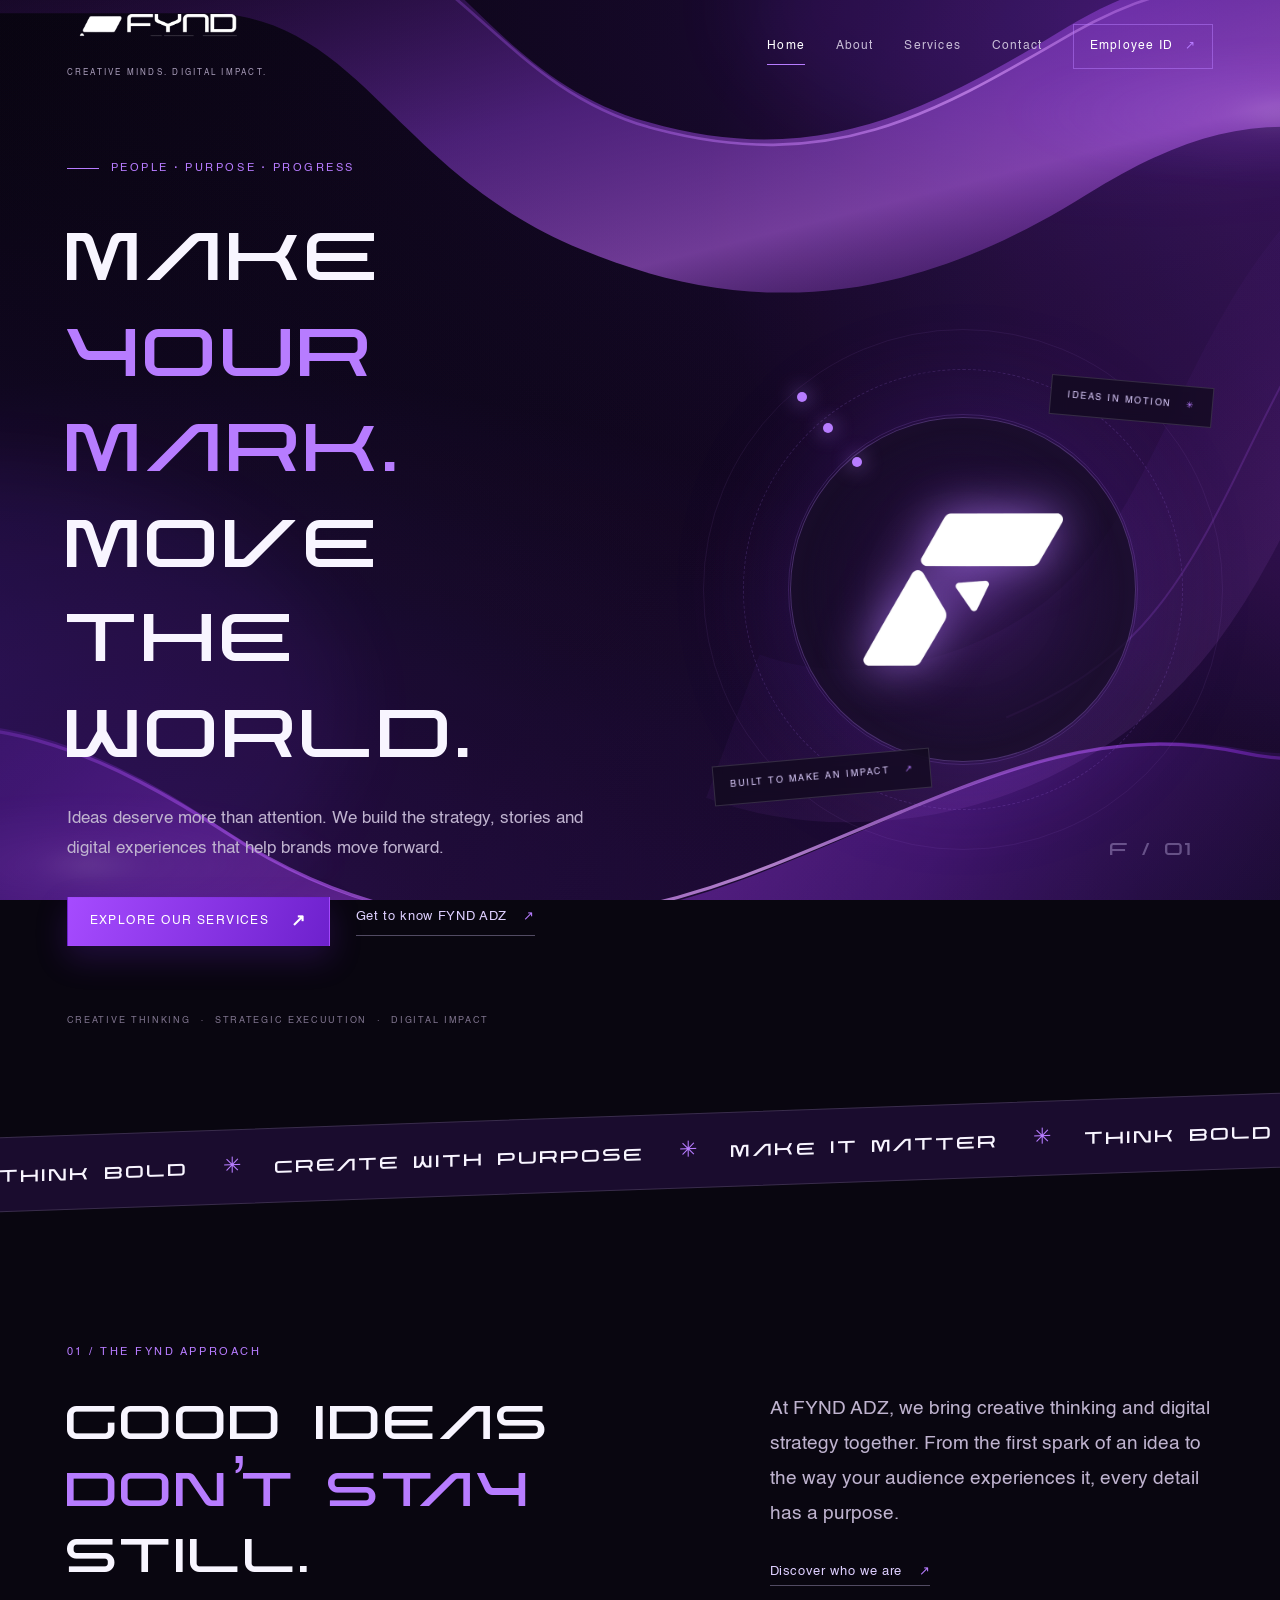
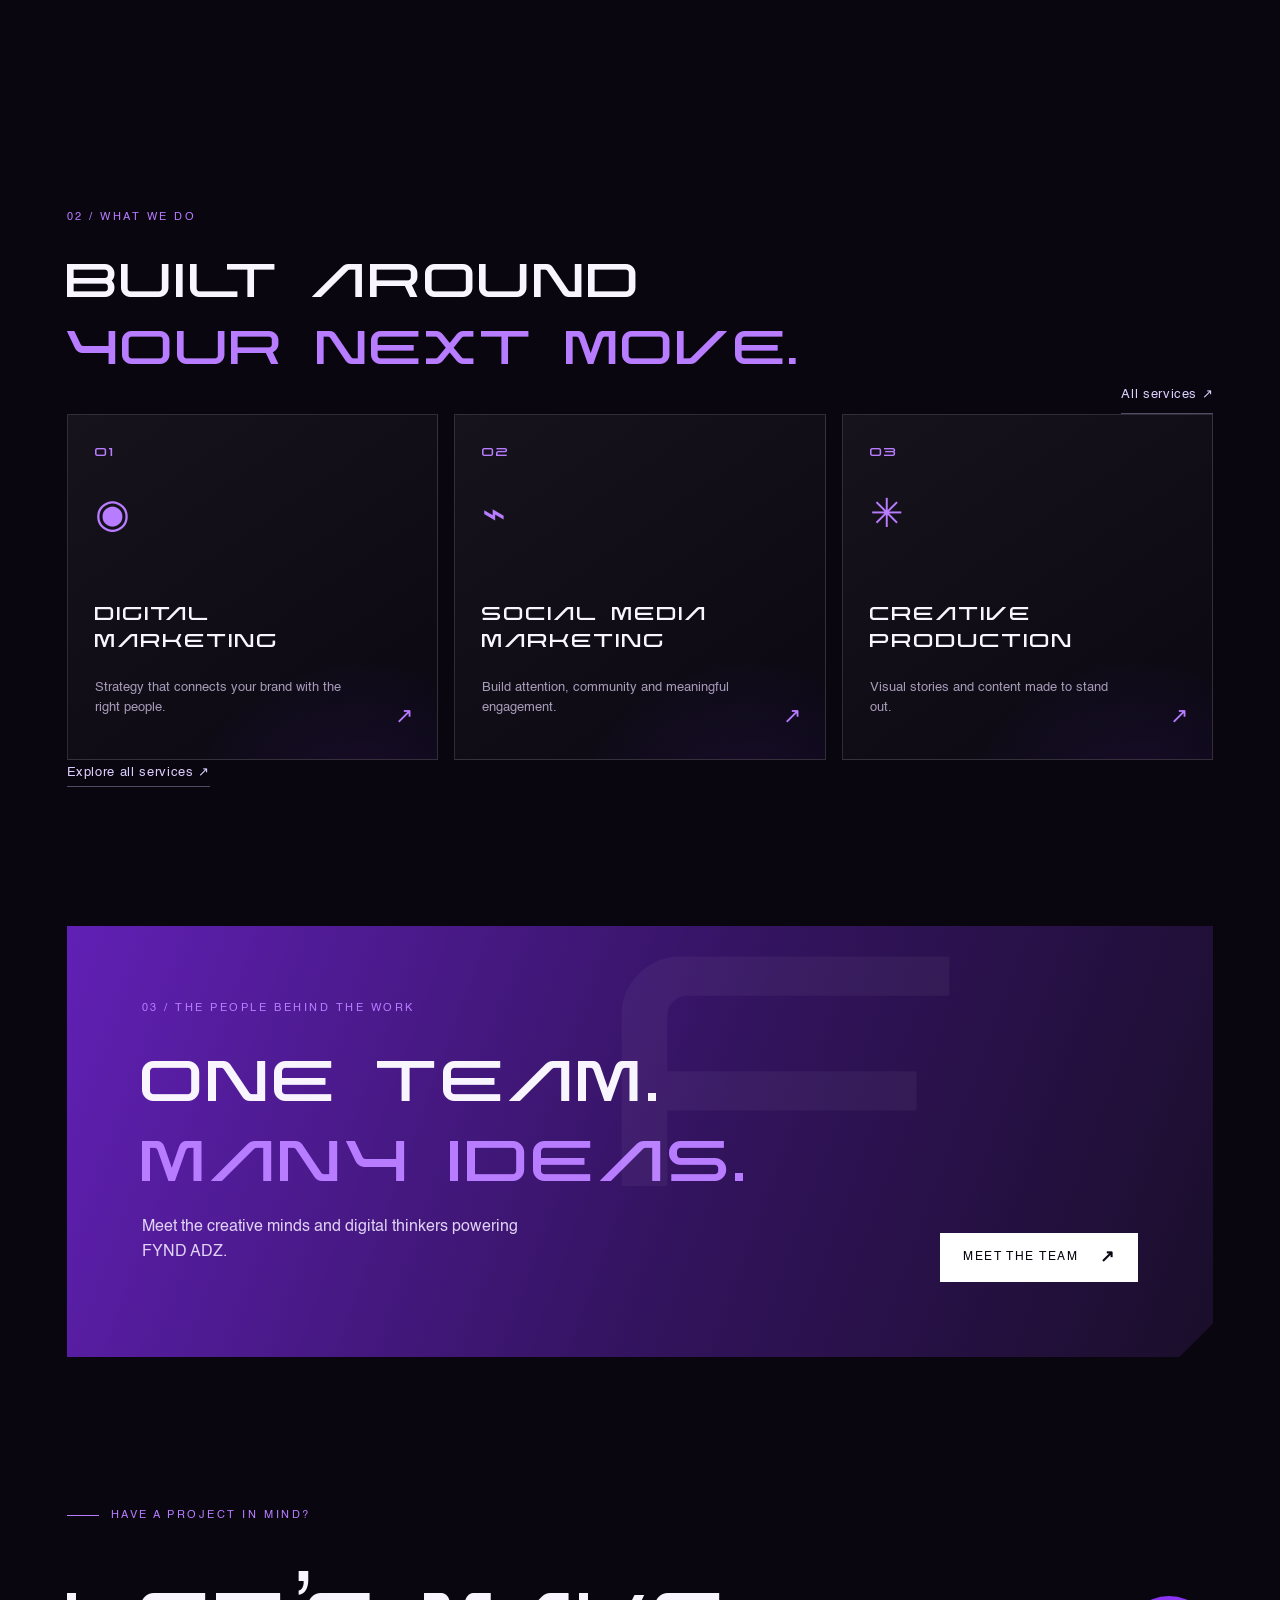
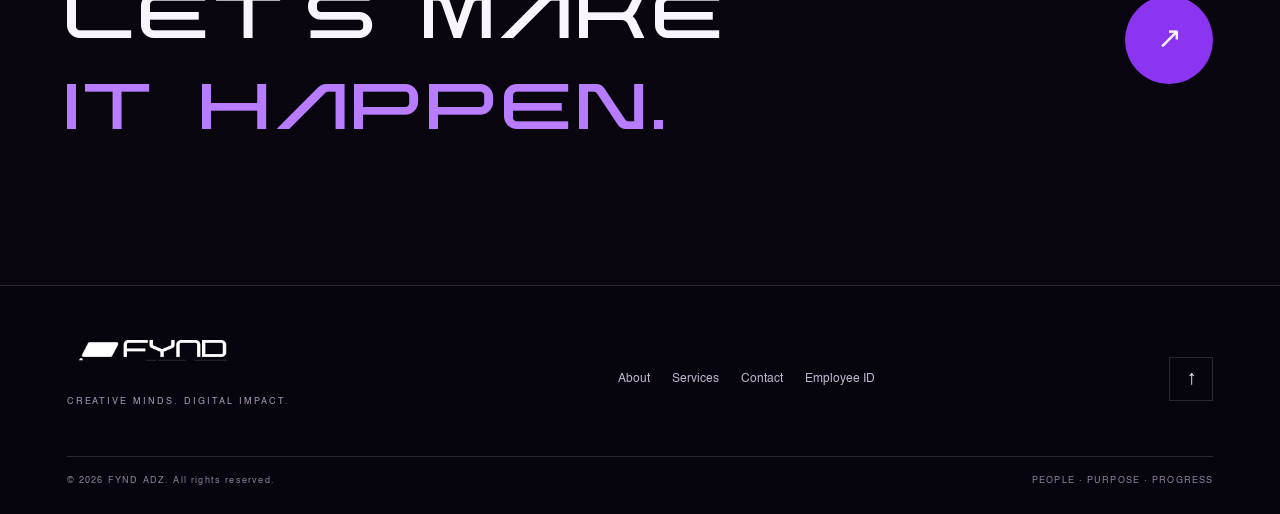
==== index.html @ d30a9aa1 "Fix duplicated logo curtain, skip-link visibility and sticky header" ====
<!doctype html>
<html lang="en" class="no-js"><head><script>document.documentElement.className="js";try{if(!sessionStorage.getItem("fa")){document.documentElement.classList.add("first");sessionStorage.setItem("fa","1")}}catch(e){}setTimeout(function(){document.documentElement.classList.add("ready")},3200)</script><meta charset="utf-8"><meta name="viewport" content="width=device-width,initial-scale=1"><meta name="theme-color" content="#090610"><meta name="description" content="FYND ADZ is a creative digital partner for brands ready to make an impact. Explore our services and meet the team."><meta property="og:type" content="website"><meta property="og:site_name" content="FYND ADZ"><meta property="og:title" content="FYND ADZ — Creative minds. Digital impact."><meta property="og:description" content="FYND ADZ is a creative digital partner for brands ready to make an impact. Explore our services and meet the team."><meta property="og:image" content="./assets/brand/fynd-adz-symbol.png"><meta name="twitter:card" content="summary"><meta name="color-scheme" content="dark"><title>FYND ADZ — Creative minds. Digital impact.</title><link rel="icon" href="./assets/brand/fynd-adz-symbol.png"><link rel="preload" href="./assets/brand/fynd-adz-wordmark.png" as="image" type="image/png"><link rel="preload" href="./assets/fonts/nebula-regular.woff2" as="font" type="font/woff2" crossorigin><link rel="preload" href="./assets/fonts/helvetica-regular.woff2" as="font" type="font/woff2" crossorigin><link rel="stylesheet" href="./css/style.css"><script>(function(){var p=new URLSearchParams(location.search);if(p.has("id"))location.replace("./employees.html"+location.search+location.hash)})();</script><script src="./js/style-loader.js" defer></script></head><body class="page-home" id="top"><a class="skip-link" href="#main">Skip to content</a><div class="scroll-progress" aria-hidden="true"></div><div class="cursor-glow" aria-hidden="true"></div><div class="ambient" aria-hidden="true"><canvas class="fx-canvas"></canvas><i></i><i></i><i></i><div class="grain"></div></div><header class="site-header" id="siteHeader"><a class="brand" href="./index.html" aria-label="FYND ADZ home"><img class="brand-wordmark" src="./assets/brand/fynd-adz-wordmark.png" width="700" height="215" alt="FYND ADZ" fetchpriority="high" decoding="async"><span class="brand-caption">CREATIVE MINDS. DIGITAL IMPACT.</span></a><button class="menu-toggle" id="menuToggle" type="button" aria-label="Open navigation" aria-expanded="false"><span></span><span></span></button><nav class="main-nav" id="mainNav" aria-label="Main navigation"><a href="./index.html" aria-current="page">Home</a><a href="./about.html" >About</a><a href="./services.html" >Services</a><a href="./contact.html" >Contact</a><a class="nav-employee " href="./employees.html" >Employee ID <span>↗</span></a></nav></header><main id="main">
<section class="hero section-wrap"><div class="hero-copy"><p class="eyebrow"><span class="eyebrow-line"></span> PEOPLE · PURPOSE · PROGRESS</p><h1 class="display hero-title"><span>MAKE</span><span class="accent">YOUR MARK.</span><span>MOVE THE</span><span>WORLD.</span></h1><p class="hero-description">Ideas deserve more than attention. We build the strategy, stories and digital experiences that help brands move forward.</p><div class="hero-actions"><a class="button button-primary" href="./services.html">Explore our services <span>↗</span></a><a class="text-link" href="./about.html">Get to know FYND ADZ <span>↗</span></a></div><div class="hero-meta"><span>CREATIVE THINKING</span><span>·</span><span>STRATEGIC EXECUUTION</span><span>·</span><span>DIGITAL IMPACT</span></div></div><div class="hero-art" aria-label="FYND ADZ brand symbol"><div class="orbit orbit-one"></div><div class="orbit orbit-two"></div><div class="orbit orbit-three"></div><div class="brand-orb"><img src="./assets/brand/fynd-adz-symbol.png" width="480" height="370" style="width:58%;max-width:230px;height:auto!important;max-height:none;aspect-ratio:480/370;object-fit:contain;display:block" alt="FYND ADZ symbol" fetchpriority="high" decoding="async"></div><div class="float-label label-top">IDEAS IN MOTION <span>✳</span></div><div class="float-label label-bottom">BUILT TO MAKE AN IMPACT <span>↗</span></div><div class="art-index">F / 01</div></div></section>
<section class="ticker" aria-label="Our approach"><div class="ticker-track"><span>THINK BOLD</span><b>✳</b><span>CREATE WITH PURPOSE</span><b>✳</b><span>MAKE IT MATTER</span><b>✳</b><span>THINK BOLD</span><b>✳</b><span>CREATE WITH PURPOSE</span><b>✳</b><span>MAKE IT MATTER</span><b>✳</b></div></section>
<section class="section-wrap home-intro"><div class="section-kicker" data-reveal>01 / THE FYND APPROACH</div><div class="intro-grid"><h2 class="display section-heading" data-reveal>GOOD IDEAS<br><span class="accent">DON’T STAY</span><br>STILL.</h2><div class="intro-text" data-reveal><p>At FYND ADZ, we bring creative thinking and digital strategy together. From the first spark of an idea to the way your audience experiences it, every detail has a purpose.</p><a class="arrow-link" href="./about.html">Discover who we are <span>↗</span></a></div></div></section>
<section class="service-preview section-wrap"><div class="section-top"><div><div class="section-kicker" data-reveal>02 / WHAT WE DO</div><h2 class="display section-heading" data-reveal>BUILT AROUND<br><span class="accent">YOUR NEXT MOVE.</span></h2></div><a class="text-link desktop-only" href="./services.html">All services ↗</a></div><div class="service-cards"><a class="service-card" href="./services.html#digital-marketing" data-reveal><span class="card-no">01</span><span class="service-icon">◉</span><h3>Digital<br>Marketing</h3><p>Strategy that connects your brand with the right people.</p><span class="card-arrow">↗</span></a><a class="service-card" href="./services.html#social-media" data-reveal><span class="card-no">02</span><span class="service-icon">⌁</span><h3>Social Media<br>Marketing</h3><p>Build attention, community and meaningful engagement.</p><span class="card-arrow">↗</span></a><a class="service-card" href="./services.html#creative" data-reveal><span class="card-no">03</span><span class="service-icon">✳</span><h3>Creative<br>Production</h3><p>Visual stories and content made to stand out.</p><span class="card-arrow">↗</span></a></div><a class="text-link mobile-only" href="./services.html">Explore all services ↗</a></section>
<section class="home-team section-wrap"><div class="team-banner" data-reveal><div><div class="section-kicker">03 / THE PEOPLE BEHIND THE WORK</div><h2 class="display">ONE TEAM.<br><span class="accent">MANY IDEAS.</span></h2><p>Meet the creative minds and digital thinkers powering FYND ADZ.</p></div><a class="button button-light" href="./employees.html">Meet the team <span>↗</span></a><div class="banner-mark" aria-hidden="true">F</div></div></section>
<section class="cta-strip section-wrap"><p class="eyebrow"><span class="eyebrow-line"></span> HAVE A PROJECT IN MIND?</p><div class="cta-row"><h2 class="display">LET’S MAKE<br><span class="accent">IT HAPPEN.</span></h2><a class="round-link" href="./contact.html" aria-label="Contact FYND ADZ">↗</a></div></section>
</main><footer class="site-footer"><div class="footer-main"><div class="footer-brand"><img src="./assets/brand/fynd-adz-wordmark.png" width="700" height="215" alt="FYND ADZ" loading="lazy" decoding="async"><p>Creative minds. Digital impact.</p></div><div class="footer-links"><a href="./about.html">About</a><a href="./services.html">Services</a><a href="./contact.html">Contact</a><a href="./employees.html">Employee ID</a></div><a class="footer-top" href="#top" aria-label="Back to top">↑</a></div><div class="footer-bottom"><span>© <span data-year></span> FYND ADZ. All rights reserved.</span><span>PEOPLE · PURPOSE · PROGRESS</span></div></footer><noscript><style>[data-reveal]{opacity:1!important;transform:none!important}.loader{display:none!important}</style></noscript><script src="./js/app.js" defer></script><script src="./js/fx.js" defer></script></body></html>
---- css/style.css ----
@font-face{font-family:Nebula;src:url('../assets/fonts/nebula-regular.woff2') format('woff2');font-display:swap}
@font-face{font-family:Helv;src:url('../assets/fonts/helvetica-regular.woff2') format('woff2');font-weight:400 800;font-display:swap}
:root{--bg:#090610;--panel:#120b20;--purple:#8b35f3;--purple2:#b77cff;--lilac:#decfff;--white:#f8f5ff;--muted:#a79bb8;--line:rgba(248,245,255,.14);--display:Nebula,Helv,Arial,sans-serif;--body:Helv,Arial,sans-serif;--pad:clamp(22px,5.2vw,82px);--ease:cubic-bezier(.16,1,.3,1)}
*{box-sizing:border-box}html{scroll-behavior:smooth;scroll-padding-top:100px}body{margin:0;background:var(--bg);color:var(--white);font:400 16px/1.6 var(--body);overflow-x:hidden;-webkit-font-smoothing:antialiased}body.menu-open{overflow:hidden}img{display:block;max-width:100%}a{color:inherit;text-decoration:none}button,input,select,textarea{font:inherit}button{cursor:pointer}::selection{background:var(--purple);color:white}:focus-visible{outline:2px solid var(--purple2);outline-offset:4px}[hidden]{display:none!important}
.section-wrap{width:min(1440px,100%);margin-inline:auto;padding-inline:var(--pad)}
.ambient{position:fixed;z-index:-1;inset:0;overflow:hidden;background:radial-gradient(ellipse at 76% 15%,rgba(103,40,177,.18),transparent 38%),radial-gradient(ellipse at 8% 72%,rgba(78,30,143,.15),transparent 34%),var(--bg);pointer-events:none}.ambient i{position:absolute;border-radius:50%;filter:blur(90px);opacity:.45}.ambient i:nth-child(1){width:48vw;height:48vw;top:-30vw;right:0;background:#7130c7;animation:ambientFloat 22s ease-in-out infinite alternate}.ambient i:nth-child(2){width:38vw;height:38vw;top:40vh;left:-25vw;background:#4c1b99;animation:ambientFloat 27s ease-in-out infinite alternate-reverse}.ambient i:nth-child(3){width:30vw;height:30vw;bottom:-23vw;right:18vw;background:#a32875;opacity:.2;animation:ambientFloat 24s ease-in-out infinite alternate}
@keyframes ambientFloat{to{transform:translate3d(6vw,5vw,0) scale(1.16)}}.grain{position:absolute;inset:-50%;opacity:.045;background-image:url("data:image/svg+xml,%3Csvg viewBox='0 0 180 180' xmlns='http://www.w3.org/2000/svg'%3E%3Cfilter id='n'%3E%3CfeTurbulence type='fractalNoise' baseFrequency='.85' numOctaves='3' stitchTiles='stitch'/%3E%3C/filter%3E%3Crect width='100%25' height='100%25' filter='url(%23n)'/%3E%3C/svg%3E");animation:grain .9s steps(5) infinite}@keyframes grain{0%{transform:translate(0)}25%{transform:translate(2%,-1%)}50%{transform:translate(-1%,2%)}75%{transform:translate(1%,1%)}100%{transform:translate(0)}}
.display{font:400 clamp(42px,7vw,104px)/.98 var(--display);letter-spacing:-.035em;text-transform:uppercase}.accent{color:var(--purple2)}.eyebrow,.section-kicker{font:700 11px/1.4 var(--body);letter-spacing:.23em;color:var(--purple2);text-transform:uppercase}.eyebrow{display:flex;align-items:center;gap:12px}.eyebrow-line{width:32px;height:1px;background:var(--purple2)}.section-heading{font-size:clamp(38px,5.3vw,76px);margin:18px 0 38px}
[data-reveal]{opacity:0;transform:translateY(28px);transition:opacity .85s var(--ease),transform .85s var(--ease)}[data-reveal].visible{opacity:1;transform:translateY(0)}
.button{display:inline-flex;align-items:center;justify-content:center;gap:22px;padding:14px 22px;border:1px solid var(--line);font-size:12px;font-weight:700;letter-spacing:.12em;text-transform:uppercase;transition:background .3s,color .3s,border-color .3s,transform .3s var(--ease);cursor:pointer}.button span{font-size:17px;line-height:1}.button-primary{background:linear-gradient(110deg,#a64bff,#6e21cd);border-color:transparent;color:white;box-shadow:0 12px 32px rgba(123,40,221,.22)}.button-primary:hover{background:var(--white);color:var(--bg);transform:translateY(-3px)}.button-outline{background:rgba(255,255,255,.035)}.button-outline:hover{background:white;color:var(--bg)}.button-light{background:white;color:var(--bg);border-color:white}.button-light:hover{background:var(--purple2);border-color:var(--purple2);color:white}
.text-link,.arrow-link{font-size:13px;letter-spacing:.05em;color:var(--lilac);border-bottom:1px solid rgba(220,207,255,.35);padding-bottom:7px;transition:color .25s,border-color .25s}.text-link span,.arrow-link span{margin-left:12px;color:var(--purple2)}.text-link:hover,.arrow-link:hover{color:white;border-color:var(--purple2)}
.site-header{height:94px;padding:0 var(--pad);position:fixed;z-index:1000;inset:0 0 auto;display:flex;align-items:center;justify-content:space-between;border-bottom:1px solid transparent;transition:height .4s var(--ease),background .35s,border-color .35s,backdrop-filter .35s}.site-header.scrolled{height:76px;background:rgba(9,6,16,.82);border-color:var(--line);backdrop-filter:blur(18px);-webkit-backdrop-filter:blur(18px)}.brand{display:grid;gap:5px;min-width:180px}.brand-wordmark{width:190px;height:auto;max-height:48px;object-fit:contain;object-position:left center}.brand-caption{font-size:8px;letter-spacing:.28em;color:var(--muted)}.main-nav{display:flex;align-items:center;gap:clamp(16px,2.4vw,34px)}.main-nav>a{font-size:12px;letter-spacing:.1em;color:#c8bdd7;position:relative;transition:color .25s}.main-nav>a:not(.nav-employee):after{content:"";position:absolute;left:0;right:0;bottom:-9px;height:1px;background:var(--purple2);transform:scaleX(0);transform-origin:right;transition:transform .35s var(--ease)}.main-nav>a:hover,.main-nav>a[aria-current=page]{color:white}.main-nav>a:hover:after,.main-nav>a[aria-current=page]:after{transform:scaleX(1);transform-origin:left}.main-nav .nav-employee{padding:12px 16px;border:1px solid rgba(183,124,255,.5);color:white}.nav-employee span{color:var(--purple2);margin-left:8px}.main-nav .nav-employee:hover,.main-nav .nav-employee.active{background:var(--purple);border-color:var(--purple)}.menu-toggle{display:none;background:transparent;border:1px solid var(--line);width:44px;height:44px;padding:12px;gap:6px;place-content:center}.menu-toggle span{display:block;width:18px;height:1px;background:white;transition:transform .3s}
.hero{min-height:100svh;padding-top:150px;padding-bottom:86px;display:grid;grid-template-columns:1.1fr .9fr;align-items:center;gap:34px;position:relative}.hero-copy{position:relative;z-index:2}.hero-title{margin:27px 0 30px;font-size:clamp(52px,7.5vw,112px);display:grid;gap:2px}.hero-title span{display:block}.hero-description{max-width:520px;color:#bfb3cf;font-size:17px;line-height:1.8;margin-bottom:32px}.hero-actions{display:flex;align-items:center;gap:26px;flex-wrap:wrap}.hero-meta{margin-top:68px;display:flex;gap:10px;flex-wrap:wrap;color:#80758f;font-size:9px;letter-spacing:.19em}
.hero-art{height:min(650px,70vw);min-height:400px;position:relative;display:grid;place-items:center}.brand-orb{width:clamp(190px,27vw,360px);aspect-ratio:1;border:1px solid rgba(183,124,255,.33);border-radius:50%;display:grid;place-items:center;background:radial-gradient(circle,rgba(147,68,234,.2),rgba(18,10,32,.8) 66%);box-shadow:0 0 120px rgba(121,43,223,.23),inset 0 0 80px rgba(149,91,229,.1);animation:orbPulse 6s ease-in-out infinite}.brand-orb img{width:36%;filter:drop-shadow(0 0 24px rgba(183,124,255,.7));animation:markFloat 6s ease-in-out infinite}.orbit{position:absolute;border:1px solid rgba(183,124,255,.17);border-radius:50%;width:70%;aspect-ratio:1;animation:orbitSpin 28s linear infinite}.orbit-two{width:88%;border-style:dashed;animation-direction:reverse;animation-duration:45s}.orbit-three{width:104%;border-color:rgba(183,124,255,.08);animation-duration:55s}.orbit:before{content:"";position:absolute;width:10px;height:10px;background:var(--purple2);box-shadow:0 0 20px var(--purple2);border-radius:50%;top:12%;left:18%}@keyframes orbitSpin{to{transform:rotate(360deg)}}@keyframes orbPulse{50%{box-shadow:0 0 155px rgba(121,43,223,.36),inset 0 0 100px rgba(149,91,229,.17)}}@keyframes markFloat{50%{transform:translateY(-8px) scale(1.04)}}.float-label{position:absolute;font-size:9px;letter-spacing:.17em;color:var(--lilac);border:1px solid var(--line);background:rgba(15,9,27,.75);padding:12px 16px;backdrop-filter:blur(8px)}.float-label span{color:var(--purple2);margin-left:10px}.label-top{top:18%;right:0;transform:rotate(5deg)}.label-bottom{bottom:18%;left:0;transform:rotate(-5deg)}.art-index{position:absolute;right:4%;bottom:8%;font:24px var(--display);color:rgba(220,207,255,.35)}
.ticker{overflow:hidden;border-block:1px solid var(--line);background:rgba(126,48,219,.15);padding:19px 0;transform:skewY(-2deg);margin:0 0 100px}.ticker-track{display:flex;align-items:center;gap:34px;width:max-content;white-space:nowrap;animation:ticker 28s linear infinite}.ticker-track span{font:24px var(--display);letter-spacing:.04em}.ticker-track b{font-weight:400;font-size:22px;color:var(--purple2)}@keyframes ticker{to{transform:translateX(-50%)}}
.home-intro{padding-top:55px;padding-bottom:145px}.intro-grid{display:grid;grid-template-columns:1.15fr .85fr;gap:8vw;align-items:end}.intro-grid .section-heading{margin:25px 0 0}.intro-text{max-width:480px}.intro-text p{font-size:19px;line-height:1.85;color:#bfb3cf;margin-bottom:28px}.service-preview{padding-top:80px;padding-bottom:140px}.section-top{display:flex;justify-content:space-between;align-items:end;gap:25px}.service-cards{display:grid;grid-template-columns:repeat(3,1fr);gap:16px}.service-card{min-height:320px;position:relative;display:flex;flex-direction:column;padding:27px;border:1px solid var(--line);background:linear-gradient(145deg,rgba(255,255,255,.055),rgba(255,255,255,.012));overflow:hidden;transition:transform .4s var(--ease),border-color .3s,background .3s}.service-card:before{content:"";position:absolute;inset:auto -30% -70% 30%;height:100%;background:radial-gradient(ellipse,rgba(122,44,255,.25),transparent 70%);opacity:.5;transition:opacity .4s}.service-card:hover{transform:translateY(-8px);border-color:rgba(183,124,255,.65);background:linear-gradient(145deg,rgba(122,44,255,.14),rgba(255,255,255,.025))}.service-card:hover:before{opacity:1}.card-no{font:16px var(--display);color:var(--purple2)}.service-icon{font-size:40px;color:var(--purple2);margin:24px 0}.service-card h3{font:26px/1.05 var(--display);text-transform:uppercase;margin-bottom:12px}.service-card p{font-size:13px;color:var(--muted);max-width:260px}.card-arrow{position:absolute;right:24px;bottom:24px;color:var(--purple2);font-size:22px}.home-team{padding-bottom:130px}.team-banner{position:relative;overflow:hidden;min-height:380px;padding:clamp(30px,6vw,75px);display:flex;align-items:end;justify-content:space-between;gap:30px;background:linear-gradient(110deg,#6120b5,#32135d 56%,#1a0e2a);clip-path:polygon(0 0,100% 0,100% calc(100% - 34px),calc(100% - 34px) 100%,0 100%)}.team-banner h2{font-size:clamp(44px,6.4vw,84px);margin:19px 0}.team-banner p{color:#e0d2f4;max-width:400px}.banner-mark{position:absolute;right:17%;top:-100px;font:470px/.9 var(--display);color:rgba(255,255,255,.045);pointer-events:none}.cta-strip{padding-top:10px;padding-bottom:140px}.cta-row{display:flex;align-items:center;justify-content:space-between;gap:30px}.cta-row h2{font-size:clamp(48px,7.2vw,100px);margin:30px 0 0}.round-link{width:88px;height:88px;border-radius:50%;display:grid;place-items:center;background:var(--purple);font-size:30px;flex-shrink:0;transition:transform .35s var(--ease),background .3s}.round-link:hover{transform:rotate(45deg) scale(1.07);background:var(--purple2)}
.page-hero{min-height:670px;padding-top:190px;padding-bottom:95px;position:relative;overflow:hidden}.page-title{position:relative;z-index:2;font-size:clamp(54px,9vw,128px);margin:32px 0 52px;max-width:1000px}.page-hero-foot{position:relative;z-index:2;display:flex;justify-content:space-between;align-items:end;gap:35px;border-top:1px solid var(--line);padding-top:20px}.page-hero-foot>span{font-size:9px;letter-spacing:.2em;color:var(--purple2)}.page-hero-foot p{max-width:390px;color:#c4b8d1;font-size:16px}.page-hero-shape{position:absolute;width:360px;height:360px;right:10%;top:26%;border:1px solid rgba(183,124,255,.17);border-radius:50%;box-shadow:0 0 130px rgba(130,52,232,.13),inset 0 0 80px rgba(130,52,232,.08)}.page-hero-shape:before,.page-hero-shape:after{content:"";position:absolute;inset:12%;border:1px solid rgba(183,124,255,.18);border-radius:50%;animation:orbitSpin 32s linear infinite}.page-hero-shape:after{inset:28%;border-style:dashed;animation-direction:reverse}.service-shape{border-radius:0;transform:rotate(35deg);clip-path:polygon(20% 0,100% 0,80% 100%,0 100%)}.contact-shape{border-radius:0;transform:rotate(45deg);width:250px;height:250px}
.about-statement{padding-top:70px;padding-bottom:145px}.statement-grid{display:grid;grid-template-columns:1.1fr .9fr;gap:9vw;align-items:center}.statement-grid h2{font-size:clamp(42px,6vw,84px);margin:28px 0}.statement-grid p{color:#c5b9d2;font-size:18px;line-height:1.9;margin-bottom:18px}.statement-grid .arrow-link{display:inline-block;margin-top:17px}.values-section{padding:100px 0 130px;background:linear-gradient(120deg,rgba(92,32,159,.22),rgba(255,255,255,.015));border-block:1px solid var(--line)}.values-grid{display:grid;grid-template-columns:repeat(4,1fr);gap:12px}.value-card{padding:26px 22px;border-top:1px solid rgba(183,124,255,.6);background:rgba(255,255,255,.025);min-height:210px}.value-card>span{font:16px var(--display);color:var(--purple2)}.value-card h3{font:23px var(--display);margin:28px 0 10px}.value-card p{font-size:13px;color:var(--muted);line-height:1.8}.about-end{padding-top:120px;padding-bottom:120px}
.services-list{padding-top:65px;padding-bottom:120px}.service-detail{display:grid;grid-template-columns:80px 1fr 80px;gap:20px;padding:50px 0;border-top:1px solid var(--line);align-items:start;scroll-margin-top:120px}.service-detail:last-child{border-bottom:1px solid var(--line)}.detail-no{font:25px var(--display);color:var(--purple2)}.service-detail h2{font-size:clamp(34px,4.6vw,66px);margin-bottom:18px}.service-detail p{max-width:660px;color:#c2b7ce;font-size:16px;line-height:1.85}.detail-symbol{font-size:34px;color:var(--purple2);justify-self:end}.tags{display:flex;flex-wrap:wrap;gap:8px;margin-top:20px}.tags span{font-size:10px;letter-spacing:.12em;text-transform:uppercase;color:#cdbce3;border:1px solid var(--line);padding:7px 10px}.service-process{padding:110px 0 130px;background:rgba(117,43,211,.12);border-block:1px solid var(--line)}.process-grid{display:grid;grid-template-columns:repeat(4,1fr);gap:20px;margin-top:52px}.process-grid>div{padding-top:18px;border-top:1px solid rgba(183,124,255,.5)}.process-grid b{font-size:10px;letter-spacing:.18em;color:var(--purple2)}.process-grid p{font-size:14px;color:#bdb0cb;margin-top:15px;max-width:220px}
.contact-layout{display:grid;grid-template-columns:1fr 1fr;gap:9vw;padding-top:70px;padding-bottom:150px}.contact-left h2{font-size:clamp(42px,5.5vw,76px);margin:27px 0}.contact-left>p{max-width:450px;color:#bfb3cf;line-height:1.8;margin-bottom:32px}.contact-method{display:grid;gap:4px;border-top:1px solid var(--line);padding:17px 0}.contact-method>span{font-size:9px;letter-spacing:.2em;color:var(--muted)}.contact-method>a{font-size:17px;overflow-wrap:anywhere}.contact-method>a:hover{color:var(--purple2)}.contact-note{font-size:11px!important;color:#887b98!important;margin-top:18px}.contact-form-wrap{padding:34px;border:1px solid var(--line);background:linear-gradient(145deg,rgba(255,255,255,.045),rgba(255,255,255,.01))}.contact-form{display:grid;gap:19px;margin-top:24px}.contact-form label{display:grid;gap:8px;font-size:11px;letter-spacing:.1em;color:#c9bdd7;text-transform:uppercase}.contact-form input,.contact-form select,.contact-form textarea{width:100%;background:rgba(9,6,16,.7);border:1px solid rgba(248,245,255,.16);padding:14px 15px;color:white;outline:none;text-transform:none;letter-spacing:0;font-size:14px;resize:vertical}.contact-form input:focus,.contact-form select:focus,.contact-form textarea:focus{border-color:var(--purple2)}.contact-form input::placeholder,.contact-form textarea::placeholder{color:#786d88}.contact-form select option{background:#170e25}.form-note,.form-status{font-size:11px;color:#93869f}.form-status{color:var(--purple2)}
.employee-hero{padding-top:170px;padding-bottom:60px}.employee-hero .page-title{font-size:clamp(48px,8vw,108px);margin-bottom:35px}.employee-directory{padding-top:25px;padding-bottom:140px}.directory-toolbar{display:flex;align-items:end;justify-content:space-between;gap:25px;margin-bottom:28px}.employee-count{font:20px var(--display);letter-spacing:.04em;margin-top:12px}.employee-count strong{font-size:38px;color:var(--purple2);margin-right:5px}.directory-search{display:flex;gap:10px;flex-wrap:wrap}.directory-search input,.directory-search select{min-width:230px;background:rgba(255,255,255,.04);border:1px solid var(--line);padding:13px 16px;color:white;outline:none}.directory-search select{min-width:170px}.directory-search option{background:#160d25}.directory-search input:focus,.directory-search select:focus{border-color:var(--purple2)}.employee-grid{display:grid;grid-template-columns:repeat(3,minmax(0,1fr));gap:18px}.employee-card{position:relative;background:linear-gradient(145deg,rgba(255,255,255,.065),rgba(255,255,255,.012));border:1px solid var(--line);overflow:hidden;transition:transform .4s var(--ease),border-color .35s;min-width:0}.employee-card:hover{transform:translateY(-7px);border-color:rgba(183,124,255,.55)}.employee-card-main{display:block}.employee-photo{height:340px;position:relative;overflow:hidden;background:linear-gradient(145deg,#462176,#160d25);display:grid;place-items:center}.employee-photo img{width:100%;height:100%;object-fit:cover;object-position:50% 20%;filter:grayscale(.4);transition:transform .7s var(--ease),filter .7s}.employee-card:hover .employee-photo img{transform:scale(1.055);filter:grayscale(0)}.employee-photo:after{content:"";position:absolute;inset:35% 0 0;background:linear-gradient(0deg,rgba(9,6,16,.85),transparent);pointer-events:none}.employee-photo .photo-placeholder{font:100px var(--display);color:rgba(255,255,255,.85)}.employee-photo-label{position:absolute;z-index:2;top:15px;left:15px;padding:6px 10px;background:rgba(9,6,16,.72);font-size:10px;letter-spacing:.15em}.employee-card-info{padding:19px 20px 20px}.employee-card-info h3{font:27px/1.1 var(--display);text-transform:uppercase}.employee-card-info p{font-size:13px;color:var(--muted);margin-top:8px}.employee-card-meta{display:flex;align-items:center;justify-content:space-between;gap:12px;margin-top:17px;padding-top:13px;border-top:1px solid var(--line);font-size:10px;letter-spacing:.12em;color:var(--purple2)}.employee-card-meta b{font-weight:400;color:#e5dbf1}.qr-card-button{position:absolute;right:12px;top:12px;z-index:4;width:40px;height:40px;border:1px solid rgba(255,255,255,.2);background:rgba(9,6,16,.75);color:white;font-size:17px;backdrop-filter:blur(8px)}.qr-card-button:hover{background:var(--purple)}.loading-message,.empty-message{padding:55px 20px;text-align:center;border:1px dashed var(--line);color:var(--muted);grid-column:1/-1}
.employee-profile{padding-top:145px;padding-bottom:130px}.profile-back{display:inline-flex;gap:10px;align-items:center;color:var(--lilac);font-size:12px;letter-spacing:.1em;text-transform:uppercase;margin-bottom:38px}.profile-back:hover{color:white}.profile-layout{display:grid;grid-template-columns:minmax(280px,.78fr) minmax(0,1.22fr);gap:clamp(35px,7vw,100px);align-items:start}.profile-portrait{height:min(690px,62vw);min-height:420px;position:relative;overflow:hidden;background:linear-gradient(145deg,#462176,#160d25);border:1px solid var(--line)}.profile-portrait>img{width:100%;height:100%;object-fit:cover;object-position:50% 18%}.profile-portrait .photo-placeholder{height:100%;display:grid;place-items:center;font:180px var(--display);color:rgba(255,255,255,.8)}.profile-id-tag{position:absolute;left:18px;top:18px;background:rgba(9,6,16,.75);padding:8px 12px;font-size:10px;letter-spacing:.18em}.profile-role{font-size:13px;letter-spacing:.18em;color:var(--purple2);text-transform:uppercase}.profile-name{font:clamp(38px,5.4vw,76px)/.98 var(--display);text-transform:uppercase;margin:17px 0 18px;overflow-wrap:anywhere}.profile-bio{font-size:17px;color:#c1b5cf;line-height:1.8;margin-bottom:28px}.profile-info-list{border-top:1px solid var(--line);margin:0 0 28px}.profile-info-row{display:grid;grid-template-columns:120px 1fr;gap:15px;padding:15px 0;border-bottom:1px solid var(--line)}.profile-info-row dt{font-size:10px;letter-spacing:.15em;color:var(--muted);text-transform:uppercase}.profile-info-row dd{margin:0;overflow-wrap:anywhere}.profile-info-row a:hover{color:var(--purple2)}.profile-actions{display:flex;flex-wrap:wrap;gap:10px}.not-found{text-align:center;padding:70px 20px;border:1px solid var(--line)}.not-found h2{font:42px var(--display);margin-bottom:12px}.not-found p{color:var(--muted);margin-bottom:25px}
.qr-modal{position:fixed;z-index:2000;inset:0;background:rgba(4,2,8,.84);backdrop-filter:blur(12px);display:grid;place-items:center;padding:18px}.qr-modal-card{position:relative;width:min(430px,100%);padding:34px 25px;background:#150d22;border:1px solid rgba(183,124,255,.4);text-align:center;box-shadow:0 35px 110px rgba(0,0,0,.65)}.modal-close{position:absolute;top:12px;right:12px;width:36px;height:36px;background:transparent;border:1px solid var(--line);color:white;font-size:23px}.qr-modal-card h2{font-size:30px;margin:14px 0 20px}.qr-stage{display:inline-block;background:white;padding:13px;line-height:0;min-width:200px;min-height:200px}.qr-stage img,.qr-stage canvas{max-width:100%;height:auto}.qr-url{font-size:10px;color:var(--purple2);overflow-wrap:anywhere;margin:15px 0}.modal-actions{display:flex;gap:9px;justify-content:center;flex-wrap:wrap}
.site-footer{padding:54px var(--pad) 25px;border-top:1px solid var(--line);background:rgba(5,3,9,.35)}.footer-main{width:min(1440px,100%);margin:auto;display:grid;grid-template-columns:1fr 1fr auto;gap:40px;align-items:center}.footer-brand img{width:190px;height:auto;max-height:45px;object-fit:contain;object-position:left}.footer-brand p{font-size:9px;letter-spacing:.22em;color:var(--muted);margin-top:10px;text-transform:uppercase}.footer-links{display:flex;flex-wrap:wrap;gap:22px}.footer-links a{font-size:12px;color:#c1b5d0}.footer-links a:hover{color:var(--purple2)}.footer-top{width:44px;height:44px;display:grid;place-items:center;border:1px solid var(--line);font-size:20px}.footer-bottom{width:min(1440px,100%);margin:38px auto 0;padding-top:17px;border-top:1px solid var(--line);display:flex;justify-content:space-between;gap:20px;font-size:9px;letter-spacing:.13em;color:#8f829d}
@media(max-width:980px){.site-header{height:82px}.brand-wordmark{width:165px}.menu-toggle{display:grid;z-index:1002}.menu-toggle[aria-expanded=true] span:first-child{transform:translateY(3.5px) rotate(45deg)}.menu-toggle[aria-expanded=true] span:last-child{transform:translateY(-3.5px) rotate(-45deg)}.main-nav{position:fixed;inset:0;background:rgba(9,6,16,.97);backdrop-filter:blur(20px);display:flex;flex-direction:column;align-items:center;justify-content:center;gap:27px;transform:translateY(-110%);transition:transform .55s var(--ease);z-index:1001}.main-nav.open{transform:translateY(0)}.main-nav>a{font:24px var(--display);letter-spacing:.05em}.main-nav .nav-employee{font:17px var(--body)}.hero{grid-template-columns:1fr;padding-top:140px;min-height:auto;gap:30px}.hero-copy{max-width:780px}.hero-art{height:470px;min-height:0;width:min(620px,100%);margin:20px auto 0}.brand-orb{width:260px}.intro-grid,.statement-grid,.contact-layout{grid-template-columns:1fr;gap:40px}.values-grid{grid-template-columns:repeat(2,1fr)}.process-grid{grid-template-columns:repeat(2,1fr)}.employee-grid{grid-template-columns:repeat(2,minmax(0,1fr))}.profile-layout{grid-template-columns:.8fr 1.2fr;gap:35px}.profile-portrait{min-height:430px}.page-hero-shape{right:-8%;opacity:.65}}
@media(max-width:620px){:root{--pad:21px}.site-header{height:74px}.brand{min-width:0}.brand-wordmark{width:145px;max-height:36px}.brand-caption{font-size:7px}.hero{padding-top:125px;padding-bottom:60px;gap:10px}.hero-title{font-size:clamp(46px,13.3vw,76px);margin:22px 0}.hero-description{font-size:15px}.hero-meta{margin-top:42px;font-size:8px}.hero-art{height:340px}.brand-orb{width:190px}.orbit{width:78%}.orbit-two{width:96%}.orbit-three{width:112%}.float-label{font-size:7px;padding:8px 10px}.ticker{margin-bottom:60px}.ticker-track span{font-size:19px}.home-intro,.service-preview{padding-bottom:85px}.intro-grid{gap:22px}.intro-grid .section-heading{font-size:46px}.intro-text p{font-size:16px}.section-top{display:block}.section-top .section-heading{font-size:43px}.desktop-only{display:none}.mobile-only{display:inline-block;margin-top:24px}.service-cards{grid-template-columns:1fr}.service-card{min-height:250px}.team-banner{display:block;padding:28px 24px;min-height:420px}.team-banner h2{font-size:56px}.team-banner .button{margin-top:28px}.banner-mark{font-size:320px;right:-8%;top:10%}.cta-strip{padding-bottom:90px}.cta-row h2{font-size:52px}.round-link{width:64px;height:64px}.page-hero{min-height:0;padding-top:142px;padding-bottom:65px}.page-title{font-size:clamp(49px,14vw,76px);margin:24px 0 40px}.page-hero-foot{display:block}.page-hero-foot p{margin-top:14px}.page-hero-shape{width:210px;height:210px;top:22%;right:-24%;opacity:.55}.about-statement{padding-top:45px;padding-bottom:85px}.statement-grid h2{font-size:48px}.statement-grid p{font-size:16px}.values-section,.service-process{padding:75px 0 85px}.values-grid{grid-template-columns:1fr}.value-card{min-height:0}.value-card h3{margin-top:18px}.about-end{padding-top:80px;padding-bottom:85px}.service-detail{grid-template-columns:36px 1fr;gap:10px;padding:35px 0}.service-detail h2{font-size:38px}.service-detail p{font-size:14px}.detail-symbol{display:none}.process-grid{grid-template-columns:1fr;gap:27px}.contact-layout{padding-top:45px;padding-bottom:90px;gap:42px}.contact-left h2{font-size:48px}.contact-form-wrap{padding:23px 18px}.directory-toolbar{display:block}.directory-search{margin-top:22px}.directory-search input,.directory-search select{width:100%;min-width:0}.employee-hero{padding-top:135px;padding-bottom:35px}.employee-grid{grid-template-columns:1fr}.employee-photo{height:390px}.employee-directory{padding-bottom:90px}.employee-profile{padding-top:115px;padding-bottom:90px}.profile-layout{grid-template-columns:1fr;gap:30px}.profile-portrait{height:460px;min-height:0;max-width:440px;width:100%;margin:auto}.profile-name{font-size:48px}.profile-info-row{grid-template-columns:95px 1fr}.footer-main{grid-template-columns:1fr auto;gap:25px}.footer-links{grid-column:1/-1;grid-row:2;gap:17px}.footer-top{grid-column:2;grid-row:1}.footer-bottom{display:grid;gap:8px}.qr-modal-card{padding:30px 16px}}
@media(prefers-reduced-motion:reduce){*,*:before,*:after{animation-duration:.01ms!important;animation-iteration-count:1!important;transition-duration:.01ms!important;scroll-behavior:auto!important}[data-reveal]{opacity:1;transform:none}}
.admin-link{white-space:nowrap;flex-shrink:0}.image-ready{animation:photoArrive .7s cubic-bezier(.16,1,.3,1) both}@keyframes photoArrive{from{opacity:0;filter:blur(7px);transform:scale(1.025)}to{opacity:1;filter:blur(0);transform:scale(1)}}


/* High-resolution vector backdrop; no raster grain or canvas noise. */
.ambient{
  background:#07040e url('../assets/brand/fyndadz-gradient-background.svg') 50% 50% / cover no-repeat!important;
  background-size:110% 110%!important;
  animation:fyndadzBackdropDrift 72s ease-in-out infinite alternate;
  will-change:background-position;
}
.ambient .fx-canvas,.ambient i,.ambient .grain{display:none!important}
@keyframes fyndadzBackdropDrift{
  0%{background-position:47% 51%}
  100%{background-position:53% 49%}
}
@media(max-width:680px){
  .ambient{background-size:auto 112%!important;background-position:54% 50%;animation-duration:90s}
}
@media(prefers-reduced-motion:reduce){.ambient{animation:none!important;background-position:50% 50%!important}}


/* FYND ADZ animated artwork layer: flowing vector ribbons + independent light pools. */
.ambient{
  position:fixed;
  isolation:isolate;
  overflow:hidden;
  background:#07040e!important;
  pointer-events:none;
}
.ambient::before{
  content:"";
  position:absolute;
  inset:-9%;
  z-index:0;
  background:url('../assets/brand/fyndadz-gradient-background.svg') 50% 50% / cover no-repeat;
  transform-origin:50% 50%;
  will-change:transform;
  animation:fyndadzRibbonFlow 48s cubic-bezier(.45,0,.55,1) infinite alternate;
}
.ambient::after{
  content:"";
  position:absolute;
  z-index:1;
  inset:-15%;
  background:
    radial-gradient(ellipse at 18% 72%,rgba(111,37,221,.25),transparent 38%),
    radial-gradient(ellipse at 82% 22%,rgba(151,57,239,.24),transparent 35%),
    radial-gradient(ellipse at 62% 82%,rgba(67,34,166,.20),transparent 40%);
  background-size:130% 130%;
  mix-blend-mode:screen;
  opacity:.78;
  will-change:transform,background-position,opacity;
  animation:fyndadzLightFlow 31s cubic-bezier(.42,0,.58,1) infinite alternate;
}
.ambient .fx-canvas,.ambient i,.ambient .grain{display:none!important}
@keyframes fyndadzRibbonFlow{
  0%{transform:translate3d(-1.8%,-1.1%,0) scale(1.075) rotate(-.32deg)}
  23%{transform:translate3d(1.1%,.65%,0) scale(1.105) rotate(.18deg)}
  51%{transform:translate3d(-.8%,1.15%,0) scale(1.12) rotate(.42deg)}
  76%{transform:translate3d(1.4%,-.4%,0) scale(1.09) rotate(-.12deg)}
  100%{transform:translate3d(2.1%,-1.2%,0) scale(1.13) rotate(-.38deg)}
}
@keyframes fyndadzLightFlow{
  0%{transform:translate3d(-3%,1.5%,0) scale(.96);background-position:0% 35%;opacity:.58}
  32%{transform:translate3d(2%,-1%,0) scale(1.04);background-position:55% 65%;opacity:.88}
  68%{transform:translate3d(-1.5%,-2%,0) scale(1.08);background-position:100% 20%;opacity:.68}
  100%{transform:translate3d(2.5%,1.5%,0) scale(.99);background-position:35% 100%;opacity:.9}
}
@media(max-width:680px){
  .ambient::before{inset:-5%;background-size:auto 100%;animation-duration:58s}
  .ambient::after{inset:-10%;opacity:.65;animation-duration:39s}
}
@media(prefers-reduced-motion:reduce){
  .ambient::before,.ambient::after{animation:none!important;transform:none!important}
}


/* Accessibility + stable sticky header fixes */
.skip-link{
  position:fixed!important;
  top:12px;
  left:var(--pad);
  z-index:2005;
  display:inline-flex;
  align-items:center;
  padding:12px 18px;
  color:#fff;
  background:#7b2bd0;
  border:1px solid rgba(255,255,255,.28);
  border-radius:4px;
  font:700 12px/1.3 var(--body);
  letter-spacing:.08em;
  text-decoration:none;
  transform:translateY(-160%);
  opacity:0;
  pointer-events:none;
  transition:transform .22s ease,opacity .22s ease;
}
.skip-link:focus,.skip-link:focus-visible{
  transform:translateY(0);
  opacity:1;
  pointer-events:auto;
  outline:2px solid #e7c9ff;
  outline-offset:3px;
}
.site-header{
  transform:translateY(0);
  transition:height .35s var(--ease),background .35s,border-color .35s,backdrop-filter .35s,transform .38s var(--ease);
  will-change:transform;
}
.site-header.hide{
  transform:translateY(calc(-100% - 3px));
}
.site-header.scrolled .brand-wordmark{
  width:clamp(142px,10.5vw,158px);
  max-height:39px;
}
.site-header.scrolled .brand-caption{
  font-size:7px;
  opacity:.82;
}
.site-header .brand-wordmark{
  display:block;
  height:auto!important;
  object-fit:contain;
  flex-shrink:0;
}
@media(max-width:980px){
  .site-header.hide{transform:translateY(0)}
  .site-header.scrolled .brand-wordmark{width:154px;max-height:37px}
}
@media(max-width:620px){
  .site-header.scrolled .brand-wordmark{width:136px;max-height:34px}
}
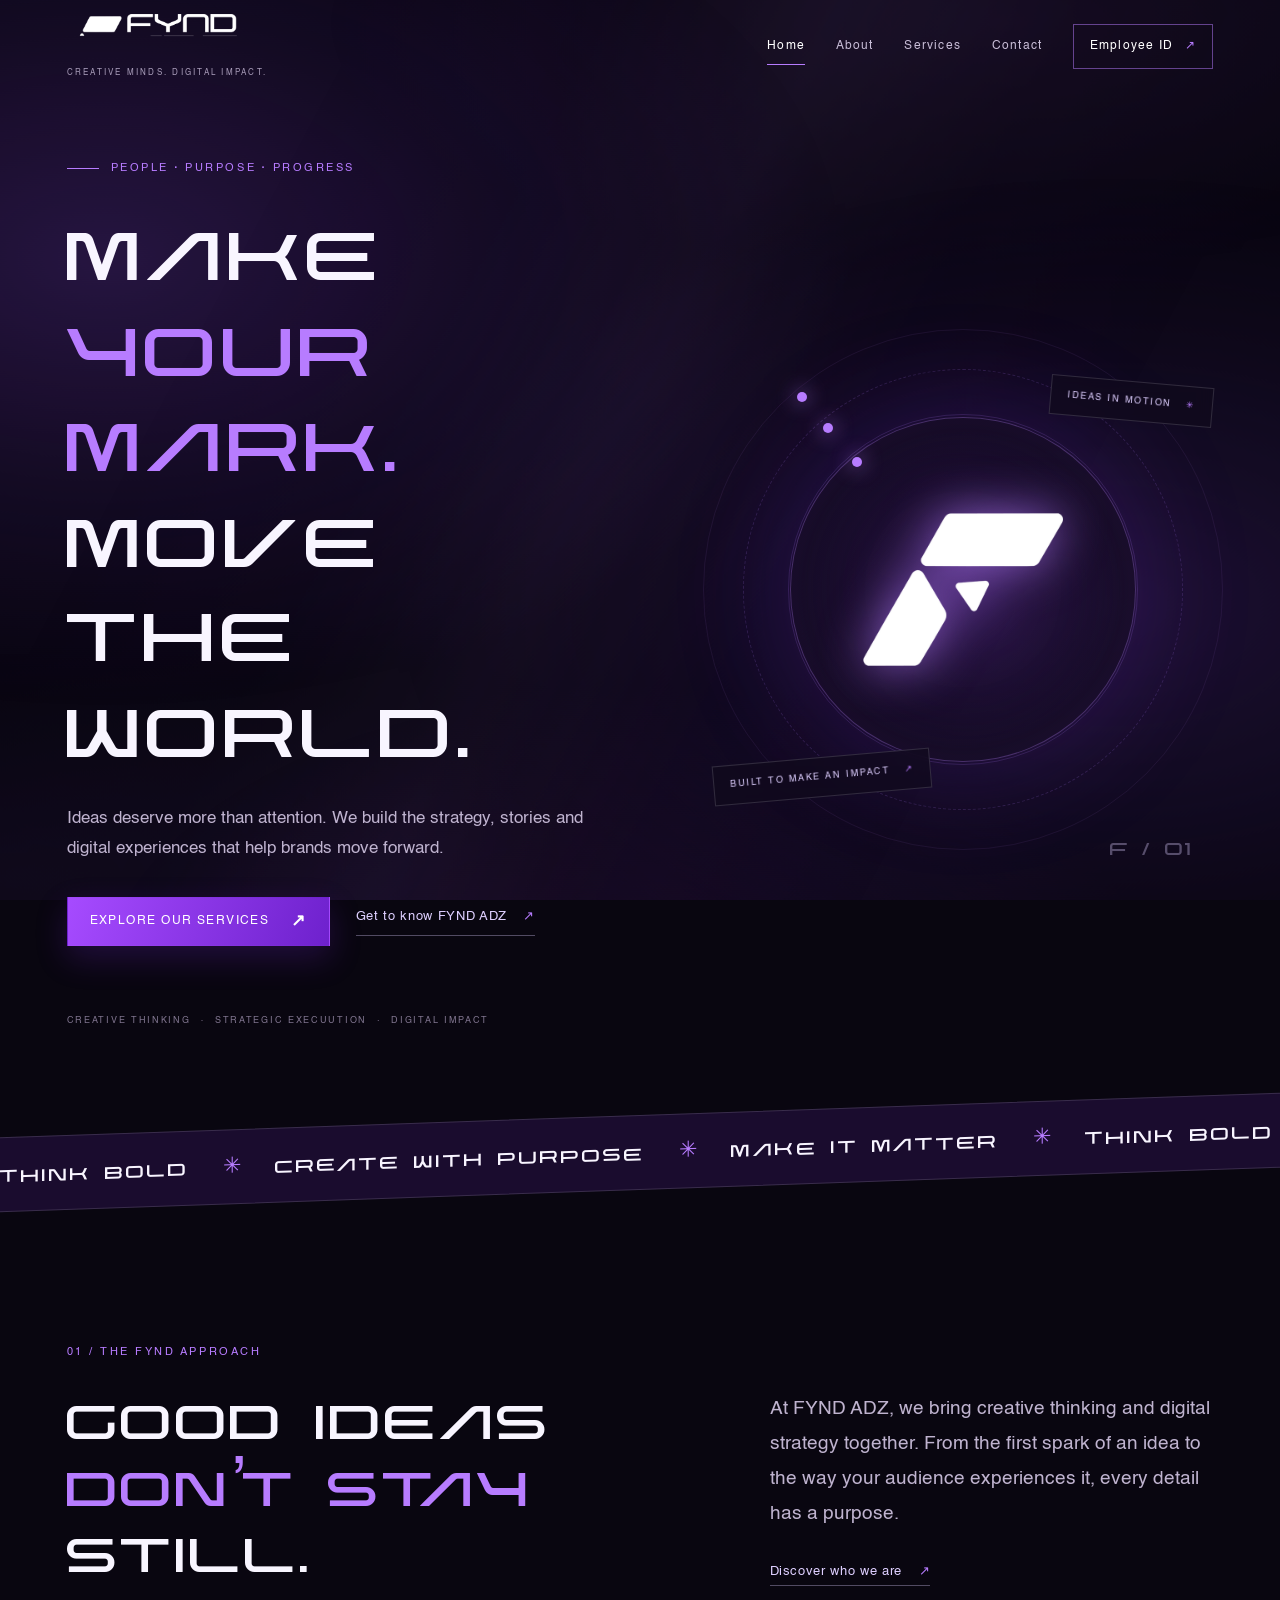
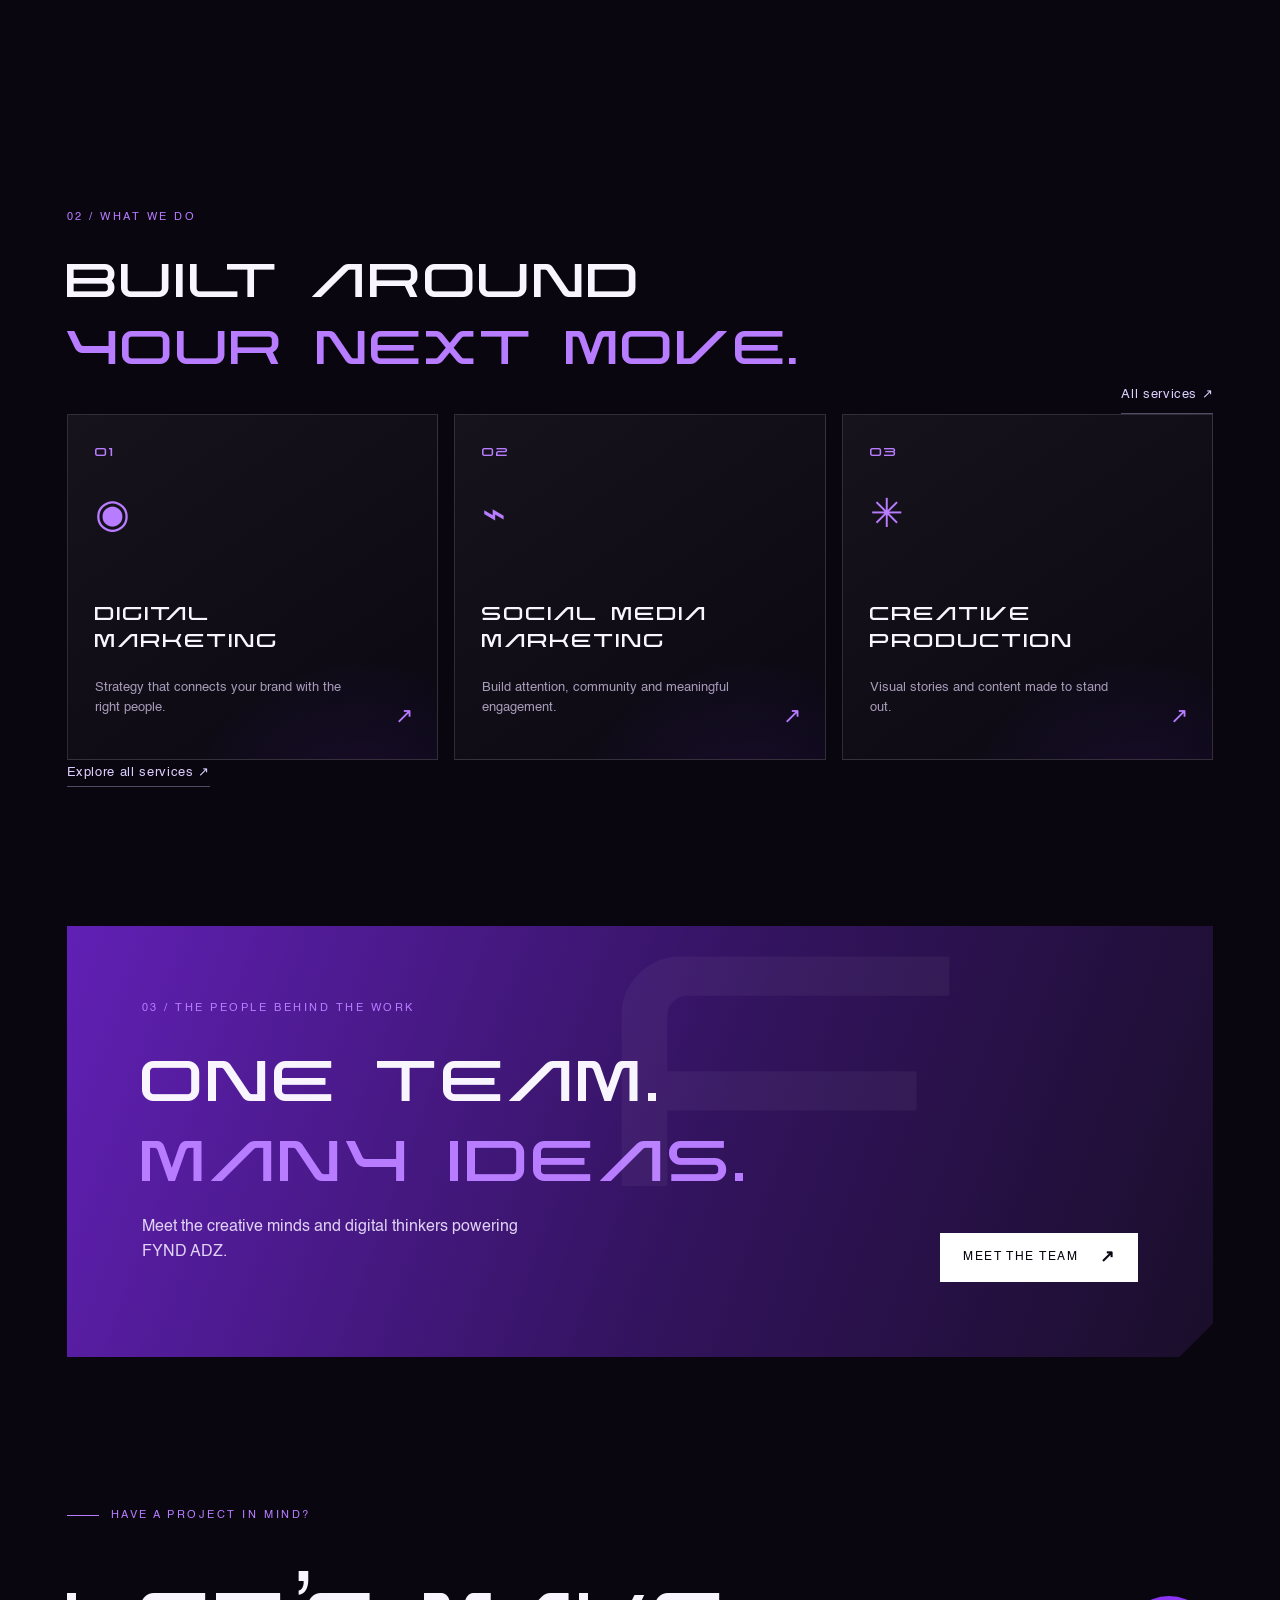
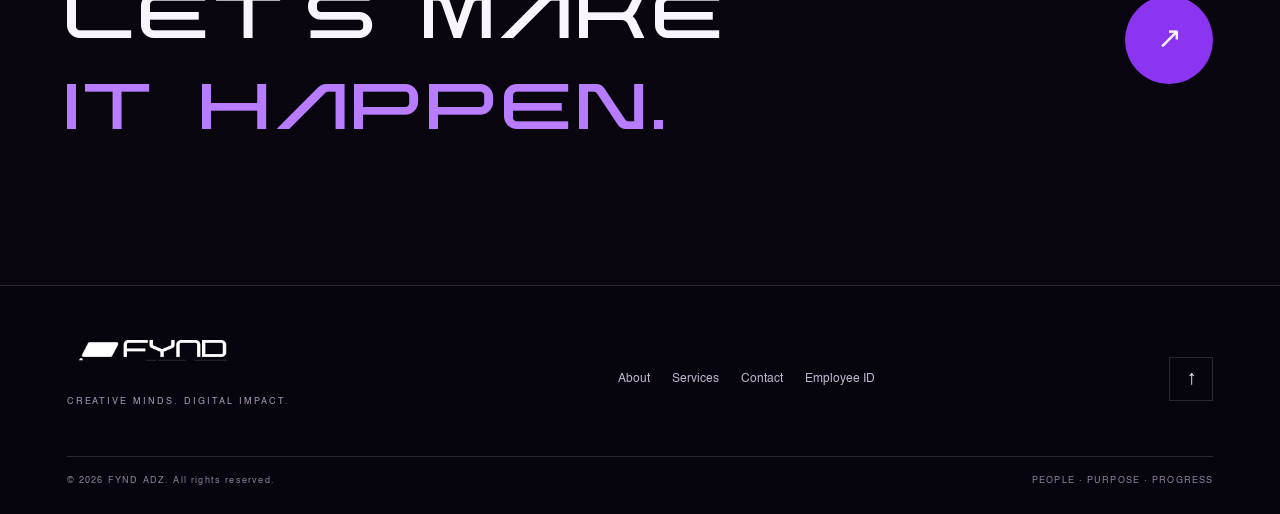
==== commit 917e6cb5: "Simplify background to lightweight flowing purple gradients" ====
--- a/index.html
+++ b/index.html
@@ -1,5 +1,5 @@
 <!doctype html>
-<html lang="en" class="no-js"><head><script>document.documentElement.className="js";try{if(!sessionStorage.getItem("fa")){document.documentElement.classList.add("first");sessionStorage.setItem("fa","1")}}catch(e){}setTimeout(function(){document.documentElement.classList.add("ready")},3200)</script><meta charset="utf-8"><meta name="viewport" content="width=device-width,initial-scale=1"><meta name="theme-color" content="#090610"><meta name="description" content="FYND ADZ is a creative digital partner for brands ready to make an impact. Explore our services and meet the team."><meta property="og:type" content="website"><meta property="og:site_name" content="FYND ADZ"><meta property="og:title" content="FYND ADZ — Creative minds. Digital impact."><meta property="og:description" content="FYND ADZ is a creative digital partner for brands ready to make an impact. Explore our services and meet the team."><meta property="og:image" content="./assets/brand/fynd-adz-symbol.png"><meta name="twitter:card" content="summary"><meta name="color-scheme" content="dark"><title>FYND ADZ — Creative minds. Digital impact.</title><link rel="icon" href="./assets/brand/fynd-adz-symbol.png"><link rel="preload" href="./assets/brand/fynd-adz-wordmark.png" as="image" type="image/png"><link rel="preload" href="./assets/fonts/nebula-regular.woff2" as="font" type="font/woff2" crossorigin><link rel="preload" href="./assets/fonts/helvetica-regular.woff2" as="font" type="font/woff2" crossorigin><link rel="stylesheet" href="./css/style.css"><script>(function(){var p=new URLSearchParams(location.search);if(p.has("id"))location.replace("./employees.html"+location.search+location.hash)})();</script><script src="./js/style-loader.js" defer></script></head><body class="page-home" id="top"><a class="skip-link" href="#main">Skip to content</a><div class="scroll-progress" aria-hidden="true"></div><div class="cursor-glow" aria-hidden="true"></div><div class="ambient" aria-hidden="true"><canvas class="fx-canvas"></canvas><i></i><i></i><i></i><div class="grain"></div></div><header class="site-header" id="siteHeader"><a class="brand" href="./index.html" aria-label="FYND ADZ home"><img class="brand-wordmark" src="./assets/brand/fynd-adz-wordmark.png" width="700" height="215" alt="FYND ADZ" fetchpriority="high" decoding="async"><span class="brand-caption">CREATIVE MINDS. DIGITAL IMPACT.</span></a><button class="menu-toggle" id="menuToggle" type="button" aria-label="Open navigation" aria-expanded="false"><span></span><span></span></button><nav class="main-nav" id="mainNav" aria-label="Main navigation"><a href="./index.html" aria-current="page">Home</a><a href="./about.html" >About</a><a href="./services.html" >Services</a><a href="./contact.html" >Contact</a><a class="nav-employee " href="./employees.html" >Employee ID <span>↗</span></a></nav></header><main id="main">
+<html lang="en" class="no-js"><head><script>document.documentElement.className="js";try{if(!sessionStorage.getItem("fa")){document.documentElement.classList.add("first");sessionStorage.setItem("fa","1")}}catch(e){}setTimeout(function(){document.documentElement.classList.add("ready")},3200)</script><meta charset="utf-8"><meta name="viewport" content="width=device-width,initial-scale=1"><meta name="theme-color" content="#090610"><meta name="description" content="FYND ADZ is a creative digital partner for brands ready to make an impact. Explore our services and meet the team."><meta property="og:type" content="website"><meta property="og:site_name" content="FYND ADZ"><meta property="og:title" content="FYND ADZ — Creative minds. Digital impact."><meta property="og:description" content="FYND ADZ is a creative digital partner for brands ready to make an impact. Explore our services and meet the team."><meta property="og:image" content="./assets/brand/fynd-adz-symbol.png"><meta name="twitter:card" content="summary"><meta name="color-scheme" content="dark"><title>FYND ADZ — Creative minds. Digital impact.</title><link rel="icon" href="./assets/brand/fynd-adz-symbol.png"><link rel="preload" href="./assets/brand/fynd-adz-wordmark.png" as="image" type="image/png"><link rel="preload" href="./assets/fonts/nebula-regular.woff2" as="font" type="font/woff2" crossorigin><link rel="preload" href="./assets/fonts/helvetica-regular.woff2" as="font" type="font/woff2" crossorigin><link rel="stylesheet" href="./css/style.css"><script>(function(){var p=new URLSearchParams(location.search);if(p.has("id"))location.replace("./employees.html"+location.search+location.hash)})();</script><script src="./js/style-loader.js" defer></script></head><body class="page-home" id="top"><a class="skip-link" href="#main">Skip to content</a><div class="scroll-progress" aria-hidden="true"></div><div class="cursor-glow" aria-hidden="true"></div><div class="ambient" aria-hidden="true"></div><header class="site-header" id="siteHeader"><a class="brand" href="./index.html" aria-label="FYND ADZ home"><img class="brand-wordmark" src="./assets/brand/fynd-adz-wordmark.png" width="700" height="215" alt="FYND ADZ" fetchpriority="high" decoding="async"><span class="brand-caption">CREATIVE MINDS. DIGITAL IMPACT.</span></a><button class="menu-toggle" id="menuToggle" type="button" aria-label="Open navigation" aria-expanded="false"><span></span><span></span></button><nav class="main-nav" id="mainNav" aria-label="Main navigation"><a href="./index.html" aria-current="page">Home</a><a href="./about.html" >About</a><a href="./services.html" >Services</a><a href="./contact.html" >Contact</a><a class="nav-employee " href="./employees.html" >Employee ID <span>↗</span></a></nav></header><main id="main">
 <section class="hero section-wrap"><div class="hero-copy"><p class="eyebrow"><span class="eyebrow-line"></span> PEOPLE · PURPOSE · PROGRESS</p><h1 class="display hero-title"><span>MAKE</span><span class="accent">YOUR MARK.</span><span>MOVE THE</span><span>WORLD.</span></h1><p class="hero-description">Ideas deserve more than attention. We build the strategy, stories and digital experiences that help brands move forward.</p><div class="hero-actions"><a class="button button-primary" href="./services.html">Explore our services <span>↗</span></a><a class="text-link" href="./about.html">Get to know FYND ADZ <span>↗</span></a></div><div class="hero-meta"><span>CREATIVE THINKING</span><span>·</span><span>STRATEGIC EXECUUTION</span><span>·</span><span>DIGITAL IMPACT</span></div></div><div class="hero-art" aria-label="FYND ADZ brand symbol"><div class="orbit orbit-one"></div><div class="orbit orbit-two"></div><div class="orbit orbit-three"></div><div class="brand-orb"><img src="./assets/brand/fynd-adz-symbol.png" width="480" height="370" style="width:58%;max-width:230px;height:auto!important;max-height:none;aspect-ratio:480/370;object-fit:contain;display:block" alt="FYND ADZ symbol" fetchpriority="high" decoding="async"></div><div class="float-label label-top">IDEAS IN MOTION <span>✳</span></div><div class="float-label label-bottom">BUILT TO MAKE AN IMPACT <span>↗</span></div><div class="art-index">F / 01</div></div></section>
 <section class="ticker" aria-label="Our approach"><div class="ticker-track"><span>THINK BOLD</span><b>✳</b><span>CREATE WITH PURPOSE</span><b>✳</b><span>MAKE IT MATTER</span><b>✳</b><span>THINK BOLD</span><b>✳</b><span>CREATE WITH PURPOSE</span><b>✳</b><span>MAKE IT MATTER</span><b>✳</b></div></section>
 <section class="section-wrap home-intro"><div class="section-kicker" data-reveal>01 / THE FYND APPROACH</div><div class="intro-grid"><h2 class="display section-heading" data-reveal>GOOD IDEAS<br><span class="accent">DON’T STAY</span><br>STILL.</h2><div class="intro-text" data-reveal><p>At FYND ADZ, we bring creative thinking and digital strategy together. From the first spark of an idea to the way your audience experiences it, every detail has a purpose.</p><a class="arrow-link" href="./about.html">Discover who we are <span>↗</span></a></div></div></section>
--- a/css/style.css
+++ b/css/style.css
@@ -3,8 +3,7 @@
 :root{--bg:#090610;--panel:#120b20;--purple:#8b35f3;--purple2:#b77cff;--lilac:#decfff;--white:#f8f5ff;--muted:#a79bb8;--line:rgba(248,245,255,.14);--display:Nebula,Helv,Arial,sans-serif;--body:Helv,Arial,sans-serif;--pad:clamp(22px,5.2vw,82px);--ease:cubic-bezier(.16,1,.3,1)}
 *{box-sizing:border-box}html{scroll-behavior:smooth;scroll-padding-top:100px}body{margin:0;background:var(--bg);color:var(--white);font:400 16px/1.6 var(--body);overflow-x:hidden;-webkit-font-smoothing:antialiased}body.menu-open{overflow:hidden}img{display:block;max-width:100%}a{color:inherit;text-decoration:none}button,input,select,textarea{font:inherit}button{cursor:pointer}::selection{background:var(--purple);color:white}:focus-visible{outline:2px solid var(--purple2);outline-offset:4px}[hidden]{display:none!important}
 .section-wrap{width:min(1440px,100%);margin-inline:auto;padding-inline:var(--pad)}
-.ambient{position:fixed;z-index:-1;inset:0;overflow:hidden;background:radial-gradient(ellipse at 76% 15%,rgba(103,40,177,.18),transparent 38%),radial-gradient(ellipse at 8% 72%,rgba(78,30,143,.15),transparent 34%),var(--bg);pointer-events:none}.ambient i{position:absolute;border-radius:50%;filter:blur(90px);opacity:.45}.ambient i:nth-child(1){width:48vw;height:48vw;top:-30vw;right:0;background:#7130c7;animation:ambientFloat 22s ease-in-out infinite alternate}.ambient i:nth-child(2){width:38vw;height:38vw;top:40vh;left:-25vw;background:#4c1b99;animation:ambientFloat 27s ease-in-out infinite alternate-reverse}.ambient i:nth-child(3){width:30vw;height:30vw;bottom:-23vw;right:18vw;background:#a32875;opacity:.2;animation:ambientFloat 24s ease-in-out infinite alternate}
-@keyframes ambientFloat{to{transform:translate3d(6vw,5vw,0) scale(1.16)}}.grain{position:absolute;inset:-50%;opacity:.045;background-image:url("data:image/svg+xml,%3Csvg viewBox='0 0 180 180' xmlns='http://www.w3.org/2000/svg'%3E%3Cfilter id='n'%3E%3CfeTurbulence type='fractalNoise' baseFrequency='.85' numOctaves='3' stitchTiles='stitch'/%3E%3C/filter%3E%3Crect width='100%25' height='100%25' filter='url(%23n)'/%3E%3C/svg%3E");animation:grain .9s steps(5) infinite}@keyframes grain{0%{transform:translate(0)}25%{transform:translate(2%,-1%)}50%{transform:translate(-1%,2%)}75%{transform:translate(1%,1%)}100%{transform:translate(0)}}
+.ambient{position:fixed;z-index:-1;inset:0;overflow:hidden;background:#090610;pointer-events:none}
 .display{font:400 clamp(42px,7vw,104px)/.98 var(--display);letter-spacing:-.035em;text-transform:uppercase}.accent{color:var(--purple2)}.eyebrow,.section-kicker{font:700 11px/1.4 var(--body);letter-spacing:.23em;color:var(--purple2);text-transform:uppercase}.eyebrow{display:flex;align-items:center;gap:12px}.eyebrow-line{width:32px;height:1px;background:var(--purple2)}.section-heading{font-size:clamp(38px,5.3vw,76px);margin:18px 0 38px}
 [data-reveal]{opacity:0;transform:translateY(28px);transition:opacity .85s var(--ease),transform .85s var(--ease)}[data-reveal].visible{opacity:1;transform:translateY(0)}
 .button{display:inline-flex;align-items:center;justify-content:center;gap:22px;padding:14px 22px;border:1px solid var(--line);font-size:12px;font-weight:700;letter-spacing:.12em;text-transform:uppercase;transition:background .3s,color .3s,border-color .3s,transform .3s var(--ease);cursor:pointer}.button span{font-size:17px;line-height:1}.button-primary{background:linear-gradient(110deg,#a64bff,#6e21cd);border-color:transparent;color:white;box-shadow:0 12px 32px rgba(123,40,221,.22)}.button-primary:hover{background:var(--white);color:var(--bg);transform:translateY(-3px)}.button-outline{background:rgba(255,255,255,.035)}.button-outline:hover{background:white;color:var(--bg)}.button-light{background:white;color:var(--bg);border-color:white}.button-light:hover{background:var(--purple2);border-color:var(--purple2);color:white}
@@ -28,79 +27,50 @@
 .admin-link{white-space:nowrap;flex-shrink:0}.image-ready{animation:photoArrive .7s cubic-bezier(.16,1,.3,1) both}@keyframes photoArrive{from{opacity:0;filter:blur(7px);transform:scale(1.025)}to{opacity:1;filter:blur(0);transform:scale(1)}}
 
 
-/* High-resolution vector backdrop; no raster grain or canvas noise. */
+
+/* FYND ADZ — simple, soft-flowing animated background.
+   Two compositor-friendly layers; no canvas, filters, grain or image downloads. */
 .ambient{
-  background:#07040e url('../assets/brand/fyndadz-gradient-background.svg') 50% 50% / cover no-repeat!important;
-  background-size:110% 110%!important;
-  animation:fyndadzBackdropDrift 72s ease-in-out infinite alternate;
-  will-change:background-position;
-}
-.ambient .fx-canvas,.ambient i,.ambient .grain{display:none!important}
-@keyframes fyndadzBackdropDrift{
-  0%{background-position:47% 51%}
-  100%{background-position:53% 49%}
-}
-@media(max-width:680px){
-  .ambient{background-size:auto 112%!important;background-position:54% 50%;animation-duration:90s}
-}
-@media(prefers-reduced-motion:reduce){.ambient{animation:none!important;background-position:50% 50%!important}}
-
-
-/* FYND ADZ animated artwork layer: flowing vector ribbons + independent light pools. */
-.ambient{
-  position:fixed;
-  isolation:isolate;
-  overflow:hidden;
-  background:#07040e!important;
-  pointer-events:none;
+  position:fixed;z-index:-1;inset:0;isolation:isolate;overflow:hidden;
+  background:#090610!important;pointer-events:none;
 }
 .ambient::before{
-  content:"";
-  position:absolute;
-  inset:-9%;
-  z-index:0;
-  background:url('../assets/brand/fyndadz-gradient-background.svg') 50% 50% / cover no-repeat;
-  transform-origin:50% 50%;
-  will-change:transform;
-  animation:fyndadzRibbonFlow 48s cubic-bezier(.45,0,.55,1) infinite alternate;
+  content:"";position:absolute;inset:-14%;z-index:0;
+  background:
+    radial-gradient(ellipse 58% 50% at 20% 34%,rgba(126,66,207,.27) 0%,rgba(86,44,153,.14) 42%,transparent 76%),
+    radial-gradient(ellipse 56% 48% at 79% 63%,rgba(100,56,179,.23) 0%,rgba(70,37,128,.11) 45%,transparent 76%),
+    radial-gradient(ellipse 43% 36% at 50% 96%,rgba(123,52,174,.14) 0%,transparent 74%);
+  opacity:.96;transform:translate3d(-1.5%,0,0) scale(1.04);transform-origin:center;
+  will-change:transform;animation:fyndadzSoftFlow 56s cubic-bezier(.45,0,.55,1) infinite alternate;
 }
 .ambient::after{
-  content:"";
-  position:absolute;
-  z-index:1;
-  inset:-15%;
+  content:"";position:absolute;inset:-22%;z-index:1;
   background:
-    radial-gradient(ellipse at 18% 72%,rgba(111,37,221,.25),transparent 38%),
-    radial-gradient(ellipse at 82% 22%,rgba(151,57,239,.24),transparent 35%),
-    radial-gradient(ellipse at 62% 82%,rgba(67,34,166,.20),transparent 40%);
-  background-size:130% 130%;
-  mix-blend-mode:screen;
-  opacity:.78;
-  will-change:transform,background-position,opacity;
-  animation:fyndadzLightFlow 31s cubic-bezier(.42,0,.58,1) infinite alternate;
+    linear-gradient(118deg,transparent 27%,rgba(153,102,219,.025) 39%,rgba(178,131,235,.085) 48%,rgba(132,74,202,.035) 57%,transparent 69%),
+    radial-gradient(ellipse 46% 24% at 68% 18%,rgba(130,70,194,.11),transparent 78%),
+    radial-gradient(ellipse 38% 22% at 16% 82%,rgba(99,62,185,.09),transparent 78%);
+  opacity:.72;transform:translate3d(1%,0,0) scale(1.03);transform-origin:center;
+  will-change:transform,opacity;animation:fyndadzSatinDrift 72s ease-in-out infinite alternate;
 }
-.ambient .fx-canvas,.ambient i,.ambient .grain{display:none!important}
-@keyframes fyndadzRibbonFlow{
-  0%{transform:translate3d(-1.8%,-1.1%,0) scale(1.075) rotate(-.32deg)}
-  23%{transform:translate3d(1.1%,.65%,0) scale(1.105) rotate(.18deg)}
-  51%{transform:translate3d(-.8%,1.15%,0) scale(1.12) rotate(.42deg)}
-  76%{transform:translate3d(1.4%,-.4%,0) scale(1.09) rotate(-.12deg)}
-  100%{transform:translate3d(2.1%,-1.2%,0) scale(1.13) rotate(-.38deg)}
+@keyframes fyndadzSoftFlow{
+  0%{transform:translate3d(-1.8%,-.8%,0) scale(1.035)}
+  32%{transform:translate3d(.7%,.4%,0) scale(1.055)}
+  68%{transform:translate3d(1.6%,-.5%,0) scale(1.045)}
+  100%{transform:translate3d(-.5%,.9%,0) scale(1.06)}
 }
-@keyframes fyndadzLightFlow{
-  0%{transform:translate3d(-3%,1.5%,0) scale(.96);background-position:0% 35%;opacity:.58}
-  32%{transform:translate3d(2%,-1%,0) scale(1.04);background-position:55% 65%;opacity:.88}
-  68%{transform:translate3d(-1.5%,-2%,0) scale(1.08);background-position:100% 20%;opacity:.68}
-  100%{transform:translate3d(2.5%,1.5%,0) scale(.99);background-position:35% 100%;opacity:.9}
+@keyframes fyndadzSatinDrift{
+  0%{transform:translate3d(1.6%,-.8%,0) scale(1.025);opacity:.56}
+  48%{transform:translate3d(-1.2%,.6%,0) scale(1.045);opacity:.78}
+  100%{transform:translate3d(.8%,1.1%,0) scale(1.03);opacity:.62}
 }
+html.page-hidden .ambient::before,html.page-hidden .ambient::after{animation-play-state:paused!important}
 @media(max-width:680px){
-  .ambient::before{inset:-5%;background-size:auto 100%;animation-duration:58s}
-  .ambient::after{inset:-10%;opacity:.65;animation-duration:39s}
+  .ambient::before{inset:-9%;animation-duration:68s;opacity:.82}
+  .ambient::after{inset:-14%;animation-duration:84s;opacity:.52}
 }
 @media(prefers-reduced-motion:reduce){
   .ambient::before,.ambient::after{animation:none!important;transform:none!important}
 }
-
 
 /* Accessibility + stable sticky header fixes */
 .skip-link{
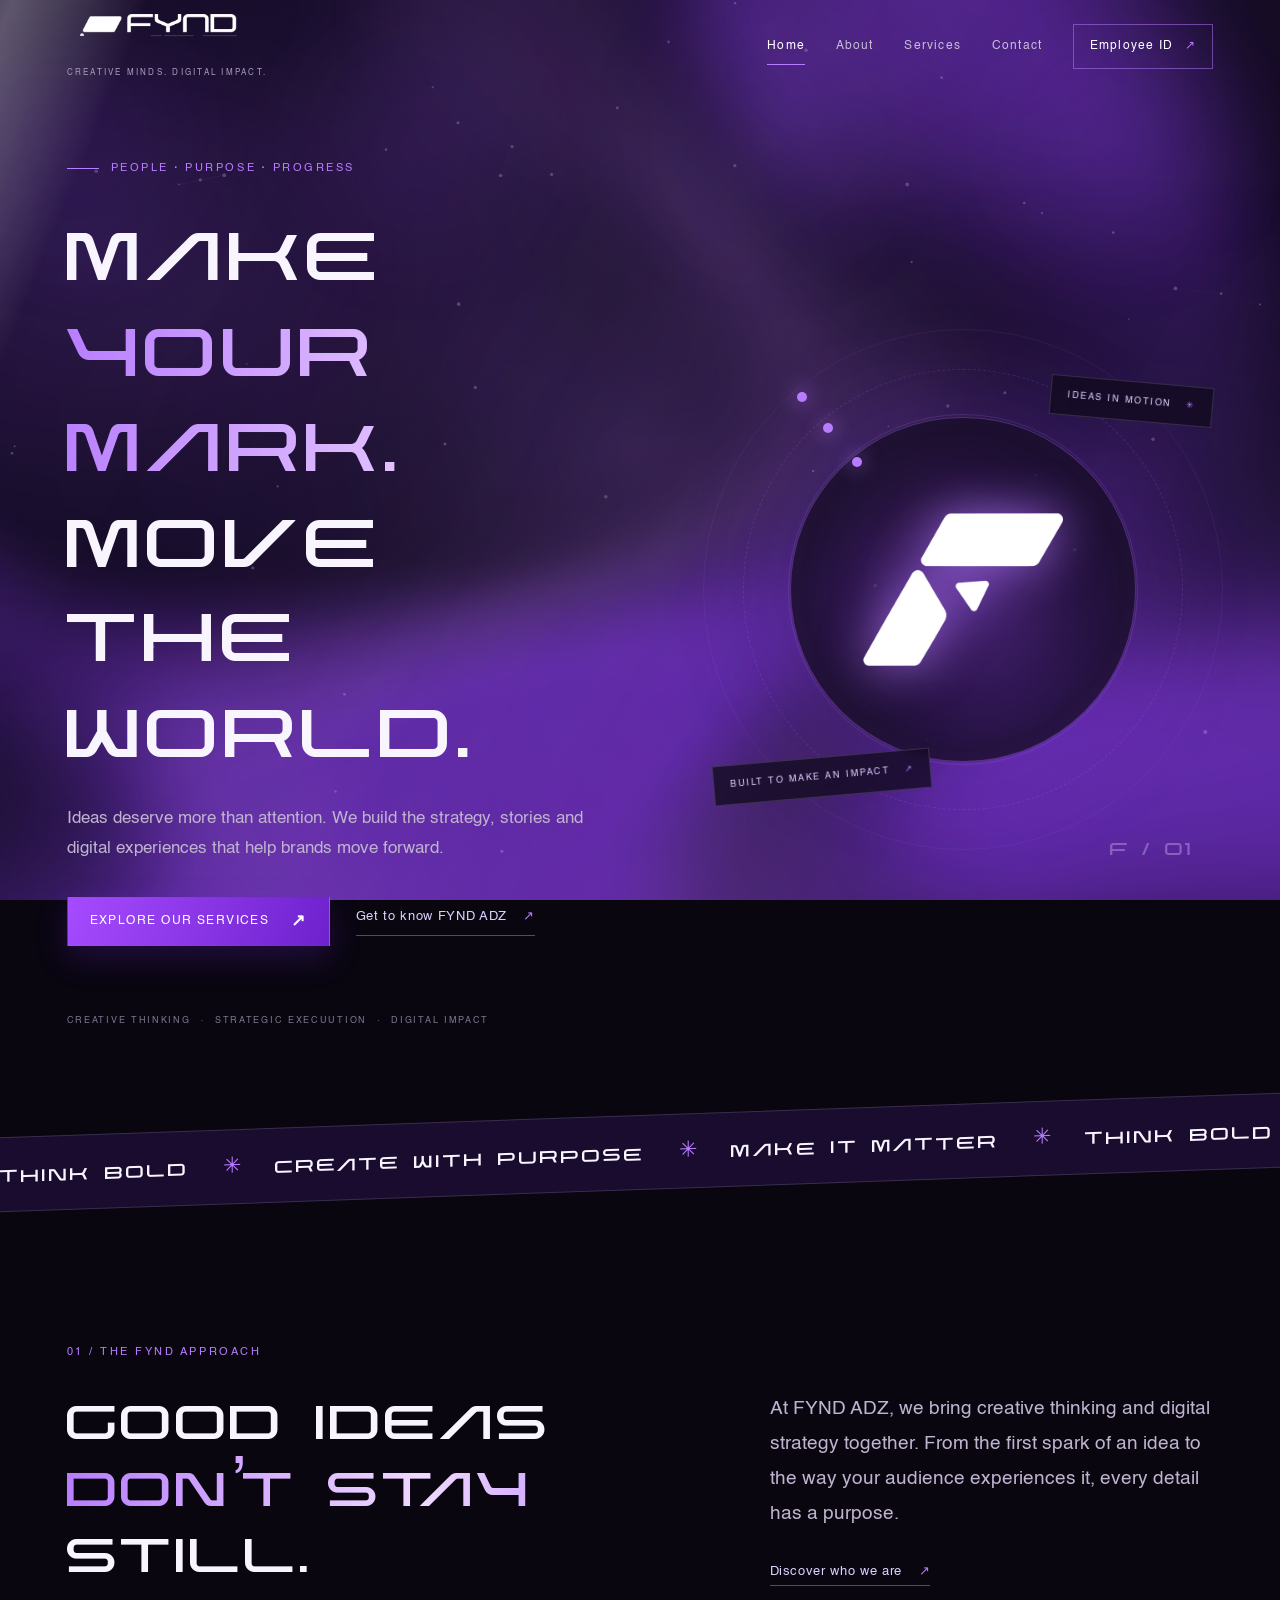
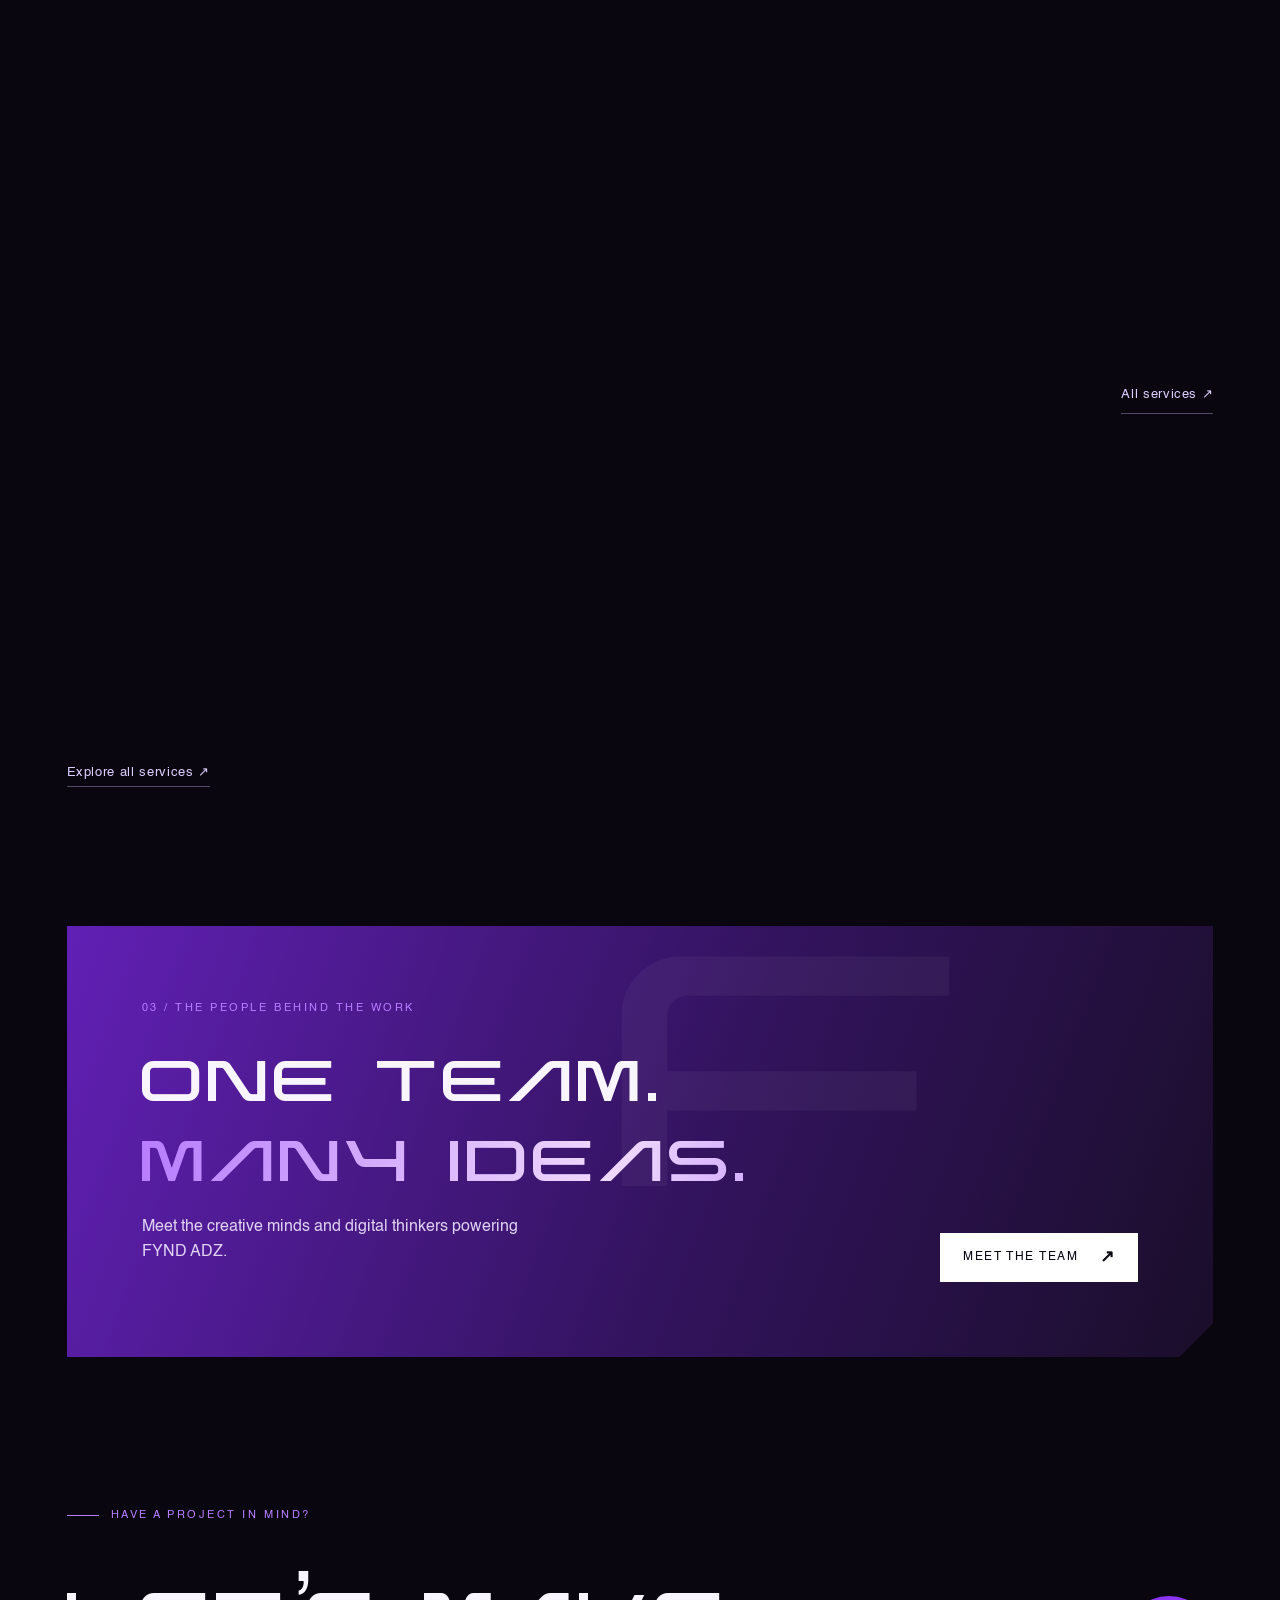
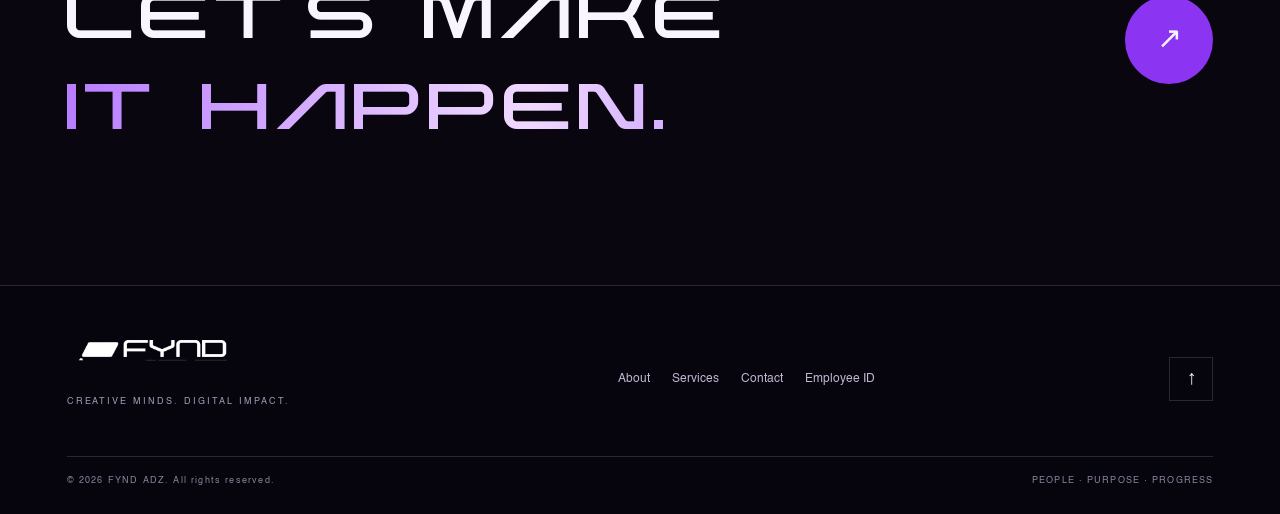
==== commit 8f9eb572: "Enable new animated FYND ADZ experience" ====
--- a/index.html
+++ b/index.html
@@ -1,9 +1,9 @@
 <!doctype html>
-<html lang="en" class="no-js"><head><script>document.documentElement.className="js";try{if(!sessionStorage.getItem("fa")){document.documentElement.classList.add("first");sessionStorage.setItem("fa","1")}}catch(e){}setTimeout(function(){document.documentElement.classList.add("ready")},3200)</script><meta charset="utf-8"><meta name="viewport" content="width=device-width,initial-scale=1"><meta name="theme-color" content="#090610"><meta name="description" content="FYND ADZ is a creative digital partner for brands ready to make an impact. Explore our services and meet the team."><meta property="og:type" content="website"><meta property="og:site_name" content="FYND ADZ"><meta property="og:title" content="FYND ADZ — Creative minds. Digital impact."><meta property="og:description" content="FYND ADZ is a creative digital partner for brands ready to make an impact. Explore our services and meet the team."><meta property="og:image" content="./assets/brand/fynd-adz-symbol.png"><meta name="twitter:card" content="summary"><meta name="color-scheme" content="dark"><title>FYND ADZ — Creative minds. Digital impact.</title><link rel="icon" href="./assets/brand/fynd-adz-symbol.png"><link rel="preload" href="./assets/brand/fynd-adz-wordmark.png" as="image" type="image/png"><link rel="preload" href="./assets/fonts/nebula-regular.woff2" as="font" type="font/woff2" crossorigin><link rel="preload" href="./assets/fonts/helvetica-regular.woff2" as="font" type="font/woff2" crossorigin><link rel="stylesheet" href="./css/style.css"><script>(function(){var p=new URLSearchParams(location.search);if(p.has("id"))location.replace("./employees.html"+location.search+location.hash)})();</script><script src="./js/style-loader.js" defer></script></head><body class="page-home" id="top"><a class="skip-link" href="#main">Skip to content</a><div class="scroll-progress" aria-hidden="true"></div><div class="cursor-glow" aria-hidden="true"></div><div class="ambient" aria-hidden="true"></div><header class="site-header" id="siteHeader"><a class="brand" href="./index.html" aria-label="FYND ADZ home"><img class="brand-wordmark" src="./assets/brand/fynd-adz-wordmark.png" width="700" height="215" alt="FYND ADZ" fetchpriority="high" decoding="async"><span class="brand-caption">CREATIVE MINDS. DIGITAL IMPACT.</span></a><button class="menu-toggle" id="menuToggle" type="button" aria-label="Open navigation" aria-expanded="false"><span></span><span></span></button><nav class="main-nav" id="mainNav" aria-label="Main navigation"><a href="./index.html" aria-current="page">Home</a><a href="./about.html" >About</a><a href="./services.html" >Services</a><a href="./contact.html" >Contact</a><a class="nav-employee " href="./employees.html" >Employee ID <span>↗</span></a></nav></header><main id="main">
+<html lang="en" class="no-js"><head><script>document.documentElement.className="js";try{if(!sessionStorage.getItem("fa")){document.documentElement.classList.add("first");sessionStorage.setItem("fa","1")}}catch(e){}setTimeout(function(){document.documentElement.classList.add("ready")},3200)</script><meta charset="utf-8"><meta name="viewport" content="width=device-width,initial-scale=1"><meta name="theme-color" content="#090610"><meta name="description" content="FYND ADZ is a creative digital partner for brands ready to make an impact. Explore our services and meet the team."><meta property="og:type" content="website"><meta property="og:site_name" content="FYND ADZ"><meta property="og:title" content="FYND ADZ — Creative minds. Digital impact."><meta property="og:description" content="FYND ADZ is a creative digital partner for brands ready to make an impact. Explore our services and meet the team."><meta property="og:image" content="./assets/brand/fynd-adz-symbol.png"><meta name="twitter:card" content="summary"><meta name="color-scheme" content="dark"><title>FYND ADZ — Creative minds. Digital impact.</title><link rel="icon" href="./assets/brand/fynd-adz-symbol.png"><link rel="preload" href="./assets/brand/fynd-adz-wordmark.png" as="image" type="image/png"><link rel="preload" href="./assets/fonts/nebula-regular.woff2" as="font" type="font/woff2" crossorigin><link rel="preload" href="./assets/fonts/helvetica-regular.woff2" as="font" type="font/woff2" crossorigin><link rel="stylesheet" href="./css/style.css"><script>(function(){var p=new URLSearchParams(location.search);if(p.has("id"))location.replace("./employees.html"+location.search+location.hash)})();</script><script src="./js/style-loader.js" defer></script><link rel="stylesheet" href="./css/enhance.css"></head><body class="page-home" id="top"><a class="skip-link" href="#main">Skip to content</a><div class="scroll-progress" aria-hidden="true"></div><div class="cursor-glow" aria-hidden="true"></div><div class="ambient" aria-hidden="true"></div><header class="site-header" id="siteHeader"><a class="brand" href="./index.html" aria-label="FYND ADZ home"><img class="brand-wordmark" src="./assets/brand/fynd-adz-wordmark.png" width="700" height="215" alt="FYND ADZ" fetchpriority="high" decoding="async"><span class="brand-caption">CREATIVE MINDS. DIGITAL IMPACT.</span></a><button class="menu-toggle" id="menuToggle" type="button" aria-label="Open navigation" aria-expanded="false"><span></span><span></span></button><nav class="main-nav" id="mainNav" aria-label="Main navigation"><a href="./index.html" aria-current="page">Home</a><a href="./about.html" >About</a><a href="./services.html" >Services</a><a href="./contact.html" >Contact</a><a class="nav-employee " href="./employees.html" >Employee ID <span>↗</span></a></nav></header><main id="main">
 <section class="hero section-wrap"><div class="hero-copy"><p class="eyebrow"><span class="eyebrow-line"></span> PEOPLE · PURPOSE · PROGRESS</p><h1 class="display hero-title"><span>MAKE</span><span class="accent">YOUR MARK.</span><span>MOVE THE</span><span>WORLD.</span></h1><p class="hero-description">Ideas deserve more than attention. We build the strategy, stories and digital experiences that help brands move forward.</p><div class="hero-actions"><a class="button button-primary" href="./services.html">Explore our services <span>↗</span></a><a class="text-link" href="./about.html">Get to know FYND ADZ <span>↗</span></a></div><div class="hero-meta"><span>CREATIVE THINKING</span><span>·</span><span>STRATEGIC EXECUUTION</span><span>·</span><span>DIGITAL IMPACT</span></div></div><div class="hero-art" aria-label="FYND ADZ brand symbol"><div class="orbit orbit-one"></div><div class="orbit orbit-two"></div><div class="orbit orbit-three"></div><div class="brand-orb"><img src="./assets/brand/fynd-adz-symbol.png" width="480" height="370" style="width:58%;max-width:230px;height:auto!important;max-height:none;aspect-ratio:480/370;object-fit:contain;display:block" alt="FYND ADZ symbol" fetchpriority="high" decoding="async"></div><div class="float-label label-top">IDEAS IN MOTION <span>✳</span></div><div class="float-label label-bottom">BUILT TO MAKE AN IMPACT <span>↗</span></div><div class="art-index">F / 01</div></div></section>
 <section class="ticker" aria-label="Our approach"><div class="ticker-track"><span>THINK BOLD</span><b>✳</b><span>CREATE WITH PURPOSE</span><b>✳</b><span>MAKE IT MATTER</span><b>✳</b><span>THINK BOLD</span><b>✳</b><span>CREATE WITH PURPOSE</span><b>✳</b><span>MAKE IT MATTER</span><b>✳</b></div></section>
 <section class="section-wrap home-intro"><div class="section-kicker" data-reveal>01 / THE FYND APPROACH</div><div class="intro-grid"><h2 class="display section-heading" data-reveal>GOOD IDEAS<br><span class="accent">DON’T STAY</span><br>STILL.</h2><div class="intro-text" data-reveal><p>At FYND ADZ, we bring creative thinking and digital strategy together. From the first spark of an idea to the way your audience experiences it, every detail has a purpose.</p><a class="arrow-link" href="./about.html">Discover who we are <span>↗</span></a></div></div></section>
 <section class="service-preview section-wrap"><div class="section-top"><div><div class="section-kicker" data-reveal>02 / WHAT WE DO</div><h2 class="display section-heading" data-reveal>BUILT AROUND<br><span class="accent">YOUR NEXT MOVE.</span></h2></div><a class="text-link desktop-only" href="./services.html">All services ↗</a></div><div class="service-cards"><a class="service-card" href="./services.html#digital-marketing" data-reveal><span class="card-no">01</span><span class="service-icon">◉</span><h3>Digital<br>Marketing</h3><p>Strategy that connects your brand with the right people.</p><span class="card-arrow">↗</span></a><a class="service-card" href="./services.html#social-media" data-reveal><span class="card-no">02</span><span class="service-icon">⌁</span><h3>Social Media<br>Marketing</h3><p>Build attention, community and meaningful engagement.</p><span class="card-arrow">↗</span></a><a class="service-card" href="./services.html#creative" data-reveal><span class="card-no">03</span><span class="service-icon">✳</span><h3>Creative<br>Production</h3><p>Visual stories and content made to stand out.</p><span class="card-arrow">↗</span></a></div><a class="text-link mobile-only" href="./services.html">Explore all services ↗</a></section>
 <section class="home-team section-wrap"><div class="team-banner" data-reveal><div><div class="section-kicker">03 / THE PEOPLE BEHIND THE WORK</div><h2 class="display">ONE TEAM.<br><span class="accent">MANY IDEAS.</span></h2><p>Meet the creative minds and digital thinkers powering FYND ADZ.</p></div><a class="button button-light" href="./employees.html">Meet the team <span>↗</span></a><div class="banner-mark" aria-hidden="true">F</div></div></section>
 <section class="cta-strip section-wrap"><p class="eyebrow"><span class="eyebrow-line"></span> HAVE A PROJECT IN MIND?</p><div class="cta-row"><h2 class="display">LET’S MAKE<br><span class="accent">IT HAPPEN.</span></h2><a class="round-link" href="./contact.html" aria-label="Contact FYND ADZ">↗</a></div></section>
-</main><footer class="site-footer"><div class="footer-main"><div class="footer-brand"><img src="./assets/brand/fynd-adz-wordmark.png" width="700" height="215" alt="FYND ADZ" loading="lazy" decoding="async"><p>Creative minds. Digital impact.</p></div><div class="footer-links"><a href="./about.html">About</a><a href="./services.html">Services</a><a href="./contact.html">Contact</a><a href="./employees.html">Employee ID</a></div><a class="footer-top" href="#top" aria-label="Back to top">↑</a></div><div class="footer-bottom"><span>© <span data-year></span> FYND ADZ. All rights reserved.</span><span>PEOPLE · PURPOSE · PROGRESS</span></div></footer><noscript><style>[data-reveal]{opacity:1!important;transform:none!important}.loader{display:none!important}</style></noscript><script src="./js/app.js" defer></script><script src="./js/fx.js" defer></script></body></html>+</main><footer class="site-footer"><div class="footer-main"><div class="footer-brand"><img src="./assets/brand/fynd-adz-wordmark.png" width="700" height="215" alt="FYND ADZ" loading="lazy" decoding="async"><p>Creative minds. Digital impact.</p></div><div class="footer-links"><a href="./about.html">About</a><a href="./services.html">Services</a><a href="./contact.html">Contact</a><a href="./employees.html">Employee ID</a></div><a class="footer-top" href="#top" aria-label="Back to top">↑</a></div><div class="footer-bottom"><span>© <span data-year></span> FYND ADZ. All rights reserved.</span><span>PEOPLE · PURPOSE · PROGRESS</span></div></footer><noscript><style>[data-reveal]{opacity:1!important;transform:none!important}.loader{display:none!important}</style></noscript><script src="./js/app.js" defer></script><script src="./js/fx.js" defer></script><script src="./js/enhance.js" defer></script></body></html>
--- a/css/enhance.css
+++ b/css/enhance.css
@@ -0,0 +1,23 @@
+/* FYNDADS motion layer — restrained, responsive and reduced-motion aware */
+.ambient{isolation:isolate}
+.fx-gl,.fx-particles,.fx-orbs{position:absolute;inset:0;width:100%;height:100%;pointer-events:none}
+.fx-gl{opacity:.78;mix-blend-mode:screen}
+.fx-particles{opacity:.48}
+.fx-orbs{overflow:hidden}
+.fx-orbs i{position:absolute;width:clamp(130px,22vw,340px);aspect-ratio:1;border-radius:50%;filter:blur(54px);opacity:.18;background:radial-gradient(circle,rgba(151,79,255,.8),transparent 68%);left:calc(var(--i)*27% - 5%);top:calc((var(--i)%2)*38% + 8%);animation:fxDrift calc(17s + var(--i)*3s) ease-in-out infinite alternate}
+@keyframes fxDrift{to{transform:translate3d(8vw,-5vh,0) scale(1.18)}}
+.accent{background:linear-gradient(100deg,#b77cff,#f0d9ff 35%,#9958ff 68%,#d7b1ff);background-size:220% 100%;background-clip:text;-webkit-background-clip:text;color:transparent;animation:fxShimmer 9s ease-in-out infinite}
+@keyframes fxShimmer{50%{background-position:100% 0}}
+.hero-art{perspective:1000px}
+.hero-art .brand-orb{transition:transform .45s cubic-bezier(.16,1,.3,1)}
+.float-label{animation:fxFloat 5s ease-in-out infinite}
+.label-bottom{animation-delay:-2.5s}
+@keyframes fxFloat{50%{translate:0 -11px}}
+.service-card,.value-card,.employee-card{transform-style:preserve-3d;transition:transform .4s cubic-bezier(.16,1,.3,1),border-color .3s,background .3s}
+.button-primary{overflow:hidden}
+.button-primary:after{content:"";position:absolute;inset:-30% auto -30% -70%;width:45%;transform:skewX(-22deg);background:linear-gradient(90deg,transparent,rgba(255,255,255,.3),transparent);animation:fxSweep 5s ease-in-out infinite}
+@keyframes fxSweep{60%,100%{left:150%}}
+.site-header{transition:height .35s,background .35s,border-color .35s,transform .35s}
+html.page-hidden *{animation-play-state:paused!important}
+@media(max-width:760px){.fx-particles{opacity:.25}.fx-orbs i{filter:blur(48px);opacity:.13}.service-card{transform:none!important}}
+@media(prefers-reduced-motion:reduce){.fx-gl,.fx-particles,.fx-orbs{display:none!important}.accent,.float-label,.button-primary:after{animation:none!important}.service-card,.value-card,.employee-card,.hero-art .brand-orb{transition:none!important}}
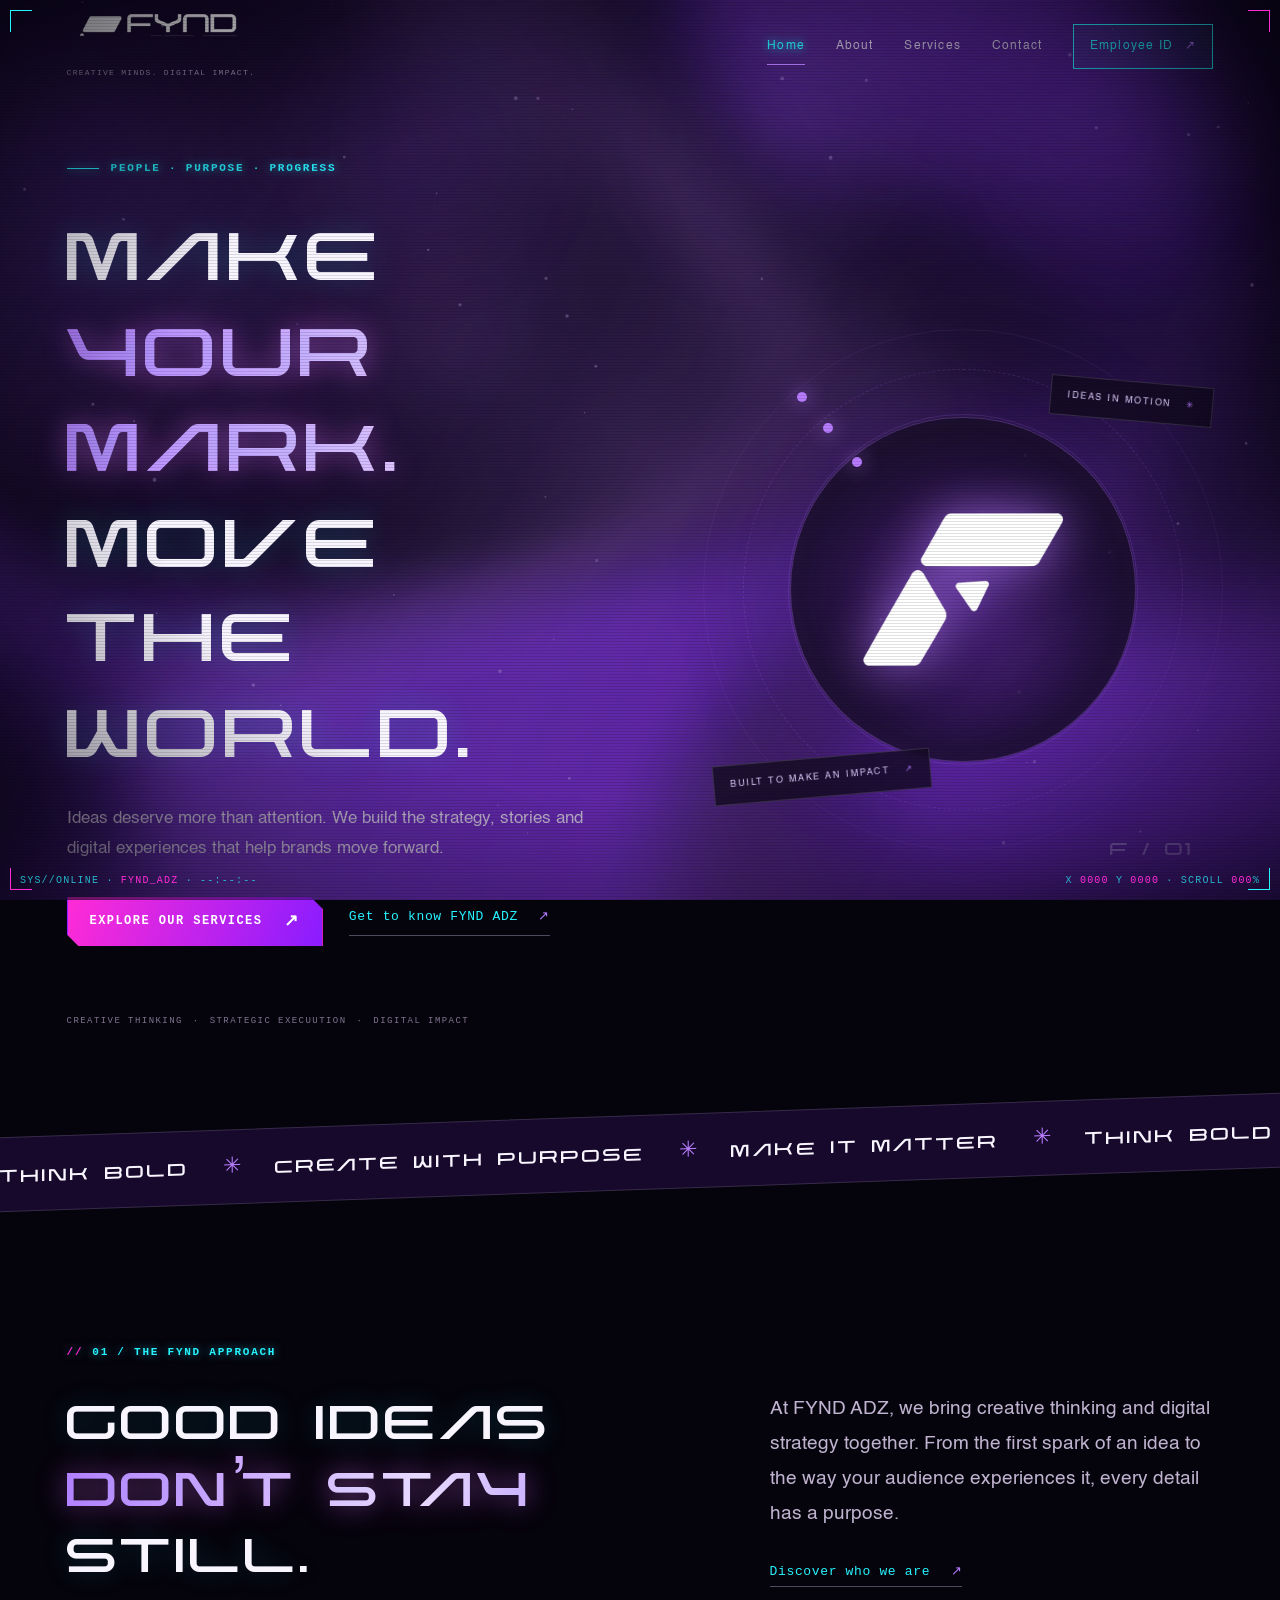
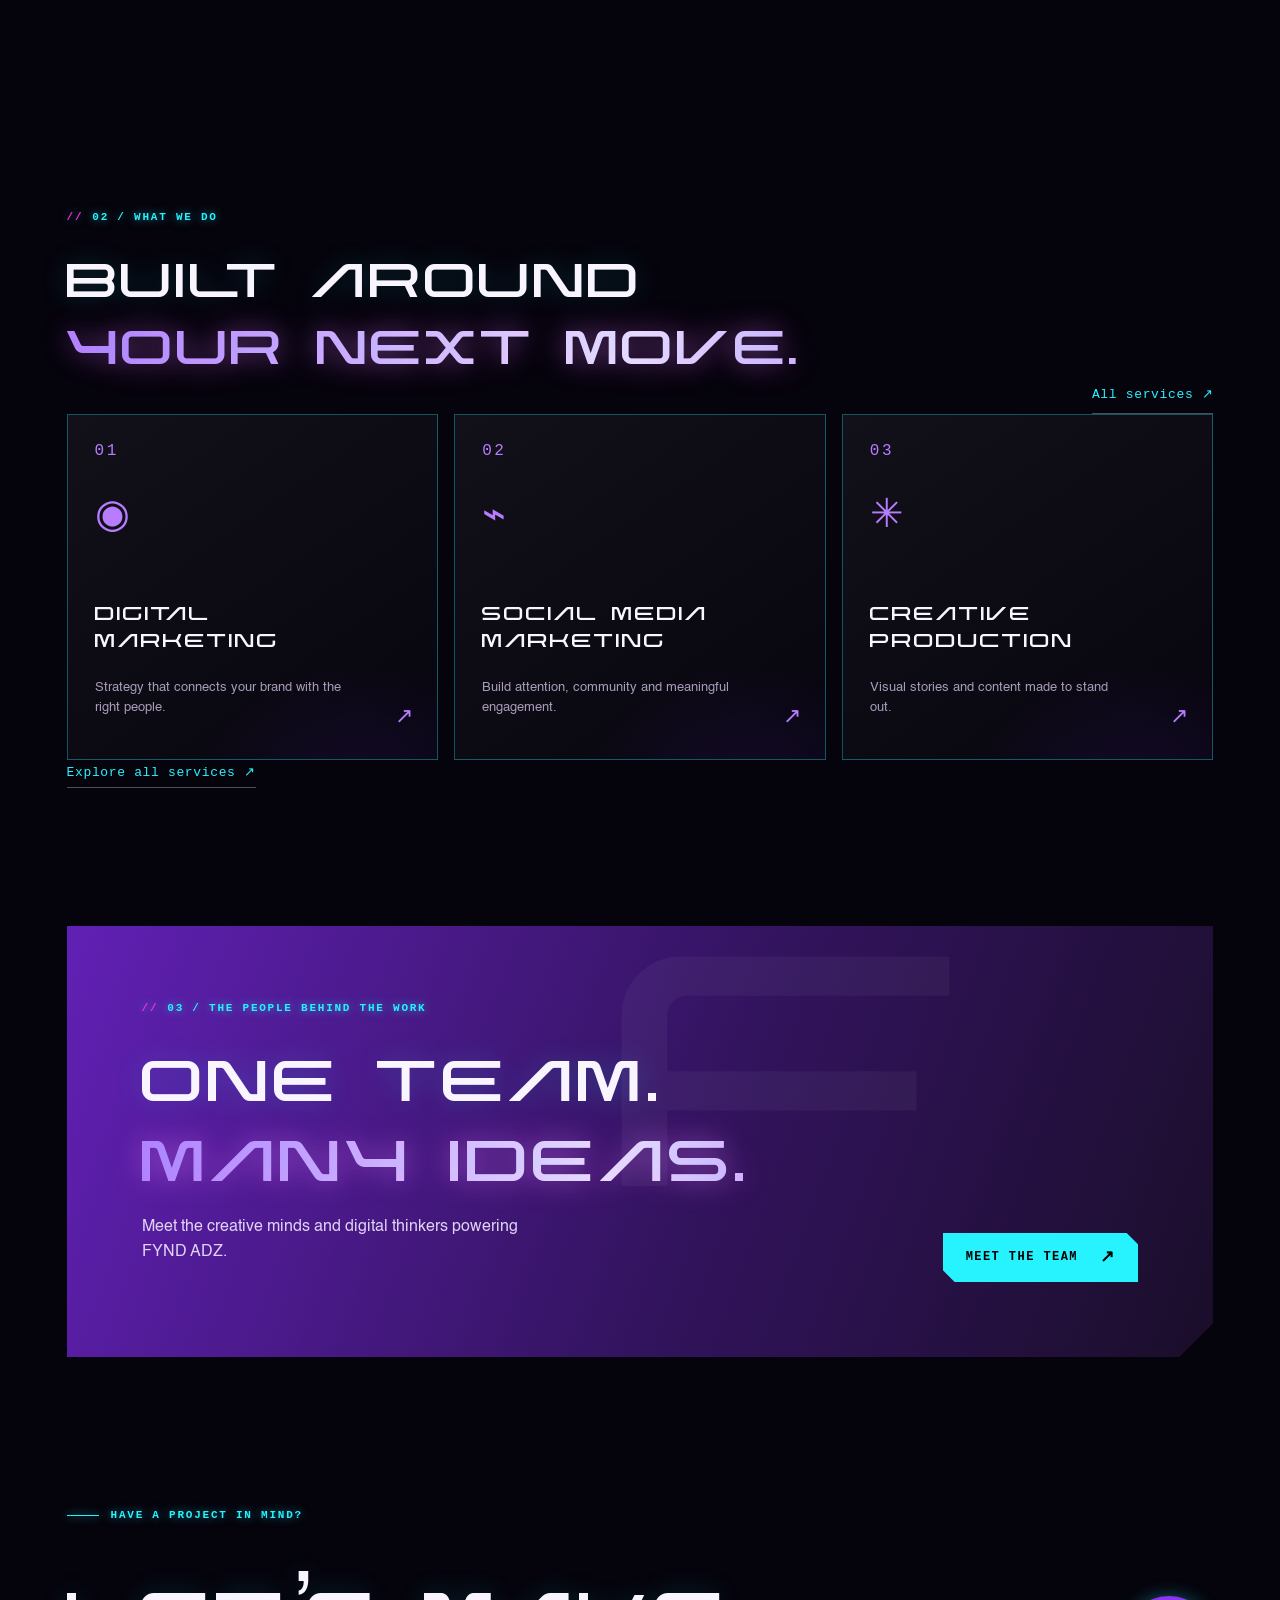
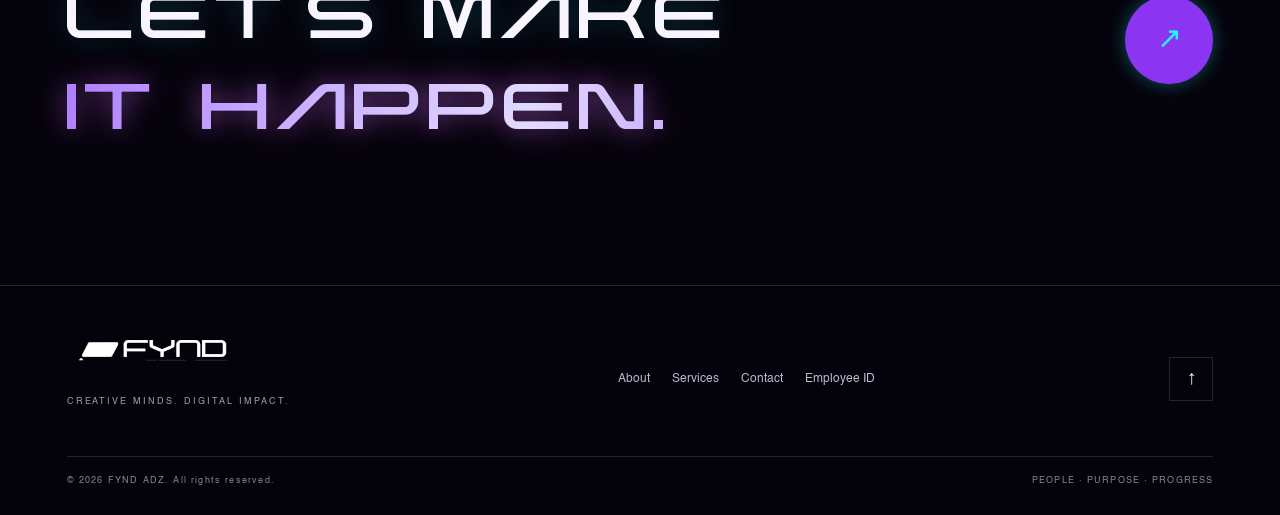
==== commit e333b16c: "Apply cyberpunk animated website theme" ====
--- a/index.html
+++ b/index.html
@@ -1,9 +1,9 @@
 <!doctype html>
-<html lang="en" class="no-js"><head><script>document.documentElement.className="js";try{if(!sessionStorage.getItem("fa")){document.documentElement.classList.add("first");sessionStorage.setItem("fa","1")}}catch(e){}setTimeout(function(){document.documentElement.classList.add("ready")},3200)</script><meta charset="utf-8"><meta name="viewport" content="width=device-width,initial-scale=1"><meta name="theme-color" content="#090610"><meta name="description" content="FYND ADZ is a creative digital partner for brands ready to make an impact. Explore our services and meet the team."><meta property="og:type" content="website"><meta property="og:site_name" content="FYND ADZ"><meta property="og:title" content="FYND ADZ — Creative minds. Digital impact."><meta property="og:description" content="FYND ADZ is a creative digital partner for brands ready to make an impact. Explore our services and meet the team."><meta property="og:image" content="./assets/brand/fynd-adz-symbol.png"><meta name="twitter:card" content="summary"><meta name="color-scheme" content="dark"><title>FYND ADZ — Creative minds. Digital impact.</title><link rel="icon" href="./assets/brand/fynd-adz-symbol.png"><link rel="preload" href="./assets/brand/fynd-adz-wordmark.png" as="image" type="image/png"><link rel="preload" href="./assets/fonts/nebula-regular.woff2" as="font" type="font/woff2" crossorigin><link rel="preload" href="./assets/fonts/helvetica-regular.woff2" as="font" type="font/woff2" crossorigin><link rel="stylesheet" href="./css/style.css"><script>(function(){var p=new URLSearchParams(location.search);if(p.has("id"))location.replace("./employees.html"+location.search+location.hash)})();</script><script src="./js/style-loader.js" defer></script><link rel="stylesheet" href="./css/enhance.css"></head><body class="page-home" id="top"><a class="skip-link" href="#main">Skip to content</a><div class="scroll-progress" aria-hidden="true"></div><div class="cursor-glow" aria-hidden="true"></div><div class="ambient" aria-hidden="true"></div><header class="site-header" id="siteHeader"><a class="brand" href="./index.html" aria-label="FYND ADZ home"><img class="brand-wordmark" src="./assets/brand/fynd-adz-wordmark.png" width="700" height="215" alt="FYND ADZ" fetchpriority="high" decoding="async"><span class="brand-caption">CREATIVE MINDS. DIGITAL IMPACT.</span></a><button class="menu-toggle" id="menuToggle" type="button" aria-label="Open navigation" aria-expanded="false"><span></span><span></span></button><nav class="main-nav" id="mainNav" aria-label="Main navigation"><a href="./index.html" aria-current="page">Home</a><a href="./about.html" >About</a><a href="./services.html" >Services</a><a href="./contact.html" >Contact</a><a class="nav-employee " href="./employees.html" >Employee ID <span>↗</span></a></nav></header><main id="main">
+<html lang="en" class="no-js"><head><script>document.documentElement.className="js";try{if(!sessionStorage.getItem("fa")){document.documentElement.classList.add("first");sessionStorage.setItem("fa","1")}}catch(e){}setTimeout(function(){document.documentElement.classList.add("ready")},3200)</script><meta charset="utf-8"><meta name="viewport" content="width=device-width,initial-scale=1"><meta name="theme-color" content="#090610"><meta name="description" content="FYND ADZ is a creative digital partner for brands ready to make an impact. Explore our services and meet the team."><meta property="og:type" content="website"><meta property="og:site_name" content="FYND ADZ"><meta property="og:title" content="FYND ADZ — Creative minds. Digital impact."><meta property="og:description" content="FYND ADZ is a creative digital partner for brands ready to make an impact. Explore our services and meet the team."><meta property="og:image" content="./assets/brand/fynd-adz-symbol.png"><meta name="twitter:card" content="summary"><meta name="color-scheme" content="dark"><title>FYND ADZ — Creative minds. Digital impact.</title><link rel="icon" href="./assets/brand/fynd-adz-symbol.png"><link rel="preload" href="./assets/brand/fynd-adz-wordmark.png" as="image" type="image/png"><link rel="preload" href="./assets/fonts/nebula-regular.woff2" as="font" type="font/woff2" crossorigin><link rel="preload" href="./assets/fonts/helvetica-regular.woff2" as="font" type="font/woff2" crossorigin><link rel="stylesheet" href="./css/style.css"><link rel="stylesheet" href="./css/cyber.css"><script>(function(){var p=new URLSearchParams(location.search);if(p.has("id"))location.replace("./employees.html"+location.search+location.hash)})();</script><script src="./js/style-loader.js" defer></script><link rel="stylesheet" href="./css/enhance.css"></head><body class="page-home" id="top"><a class="skip-link" href="#main">Skip to content</a><div class="scroll-progress" aria-hidden="true"></div><div class="cursor-glow" aria-hidden="true"></div><div class="ambient" aria-hidden="true"></div><header class="site-header" id="siteHeader"><a class="brand" href="./index.html" aria-label="FYND ADZ home"><img class="brand-wordmark" src="./assets/brand/fynd-adz-wordmark.png" width="700" height="215" alt="FYND ADZ" fetchpriority="high" decoding="async"><span class="brand-caption">CREATIVE MINDS. DIGITAL IMPACT.</span></a><button class="menu-toggle" id="menuToggle" type="button" aria-label="Open navigation" aria-expanded="false"><span></span><span></span></button><nav class="main-nav" id="mainNav" aria-label="Main navigation"><a href="./index.html" aria-current="page">Home</a><a href="./about.html" >About</a><a href="./services.html" >Services</a><a href="./contact.html" >Contact</a><a class="nav-employee " href="./employees.html" >Employee ID <span>↗</span></a></nav></header><main id="main">
 <section class="hero section-wrap"><div class="hero-copy"><p class="eyebrow"><span class="eyebrow-line"></span> PEOPLE · PURPOSE · PROGRESS</p><h1 class="display hero-title"><span>MAKE</span><span class="accent">YOUR MARK.</span><span>MOVE THE</span><span>WORLD.</span></h1><p class="hero-description">Ideas deserve more than attention. We build the strategy, stories and digital experiences that help brands move forward.</p><div class="hero-actions"><a class="button button-primary" href="./services.html">Explore our services <span>↗</span></a><a class="text-link" href="./about.html">Get to know FYND ADZ <span>↗</span></a></div><div class="hero-meta"><span>CREATIVE THINKING</span><span>·</span><span>STRATEGIC EXECUUTION</span><span>·</span><span>DIGITAL IMPACT</span></div></div><div class="hero-art" aria-label="FYND ADZ brand symbol"><div class="orbit orbit-one"></div><div class="orbit orbit-two"></div><div class="orbit orbit-three"></div><div class="brand-orb"><img src="./assets/brand/fynd-adz-symbol.png" width="480" height="370" style="width:58%;max-width:230px;height:auto!important;max-height:none;aspect-ratio:480/370;object-fit:contain;display:block" alt="FYND ADZ symbol" fetchpriority="high" decoding="async"></div><div class="float-label label-top">IDEAS IN MOTION <span>✳</span></div><div class="float-label label-bottom">BUILT TO MAKE AN IMPACT <span>↗</span></div><div class="art-index">F / 01</div></div></section>
 <section class="ticker" aria-label="Our approach"><div class="ticker-track"><span>THINK BOLD</span><b>✳</b><span>CREATE WITH PURPOSE</span><b>✳</b><span>MAKE IT MATTER</span><b>✳</b><span>THINK BOLD</span><b>✳</b><span>CREATE WITH PURPOSE</span><b>✳</b><span>MAKE IT MATTER</span><b>✳</b></div></section>
 <section class="section-wrap home-intro"><div class="section-kicker" data-reveal>01 / THE FYND APPROACH</div><div class="intro-grid"><h2 class="display section-heading" data-reveal>GOOD IDEAS<br><span class="accent">DON’T STAY</span><br>STILL.</h2><div class="intro-text" data-reveal><p>At FYND ADZ, we bring creative thinking and digital strategy together. From the first spark of an idea to the way your audience experiences it, every detail has a purpose.</p><a class="arrow-link" href="./about.html">Discover who we are <span>↗</span></a></div></div></section>
 <section class="service-preview section-wrap"><div class="section-top"><div><div class="section-kicker" data-reveal>02 / WHAT WE DO</div><h2 class="display section-heading" data-reveal>BUILT AROUND<br><span class="accent">YOUR NEXT MOVE.</span></h2></div><a class="text-link desktop-only" href="./services.html">All services ↗</a></div><div class="service-cards"><a class="service-card" href="./services.html#digital-marketing" data-reveal><span class="card-no">01</span><span class="service-icon">◉</span><h3>Digital<br>Marketing</h3><p>Strategy that connects your brand with the right people.</p><span class="card-arrow">↗</span></a><a class="service-card" href="./services.html#social-media" data-reveal><span class="card-no">02</span><span class="service-icon">⌁</span><h3>Social Media<br>Marketing</h3><p>Build attention, community and meaningful engagement.</p><span class="card-arrow">↗</span></a><a class="service-card" href="./services.html#creative" data-reveal><span class="card-no">03</span><span class="service-icon">✳</span><h3>Creative<br>Production</h3><p>Visual stories and content made to stand out.</p><span class="card-arrow">↗</span></a></div><a class="text-link mobile-only" href="./services.html">Explore all services ↗</a></section>
 <section class="home-team section-wrap"><div class="team-banner" data-reveal><div><div class="section-kicker">03 / THE PEOPLE BEHIND THE WORK</div><h2 class="display">ONE TEAM.<br><span class="accent">MANY IDEAS.</span></h2><p>Meet the creative minds and digital thinkers powering FYND ADZ.</p></div><a class="button button-light" href="./employees.html">Meet the team <span>↗</span></a><div class="banner-mark" aria-hidden="true">F</div></div></section>
 <section class="cta-strip section-wrap"><p class="eyebrow"><span class="eyebrow-line"></span> HAVE A PROJECT IN MIND?</p><div class="cta-row"><h2 class="display">LET’S MAKE<br><span class="accent">IT HAPPEN.</span></h2><a class="round-link" href="./contact.html" aria-label="Contact FYND ADZ">↗</a></div></section>
-</main><footer class="site-footer"><div class="footer-main"><div class="footer-brand"><img src="./assets/brand/fynd-adz-wordmark.png" width="700" height="215" alt="FYND ADZ" loading="lazy" decoding="async"><p>Creative minds. Digital impact.</p></div><div class="footer-links"><a href="./about.html">About</a><a href="./services.html">Services</a><a href="./contact.html">Contact</a><a href="./employees.html">Employee ID</a></div><a class="footer-top" href="#top" aria-label="Back to top">↑</a></div><div class="footer-bottom"><span>© <span data-year></span> FYND ADZ. All rights reserved.</span><span>PEOPLE · PURPOSE · PROGRESS</span></div></footer><noscript><style>[data-reveal]{opacity:1!important;transform:none!important}.loader{display:none!important}</style></noscript><script src="./js/app.js" defer></script><script src="./js/fx.js" defer></script><script src="./js/enhance.js" defer></script></body></html>+</main><footer class="site-footer"><div class="footer-main"><div class="footer-brand"><img src="./assets/brand/fynd-adz-wordmark.png" width="700" height="215" alt="FYND ADZ" loading="lazy" decoding="async"><p>Creative minds. Digital impact.</p></div><div class="footer-links"><a href="./about.html">About</a><a href="./services.html">Services</a><a href="./contact.html">Contact</a><a href="./employees.html">Employee ID</a></div><a class="footer-top" href="#top" aria-label="Back to top">↑</a></div><div class="footer-bottom"><span>© <span data-year></span> FYND ADZ. All rights reserved.</span><span>PEOPLE · PURPOSE · PROGRESS</span></div></footer><noscript><style>[data-reveal]{opacity:1!important;transform:none!important}.loader{display:none!important}</style></noscript><script src="./js/app.js" defer></script><script src="./js/fx.js" defer></script><script src="./js/enhance.js" defer></script><script src="./js/cyber.js" defer></script></body></html>
--- a/css/cyber.css
+++ b/css/cyber.css
@@ -0,0 +1,50 @@
+:root{--cy:#27f3ff;--mg:#ff2bd6;--yl:#f6ff4a;--mono:ui-monospace,SFMono-Regular,Menlo,Consolas,monospace}
+body{background:#05030c;selection-background-color:var(--mg)}
+::selection{background:var(--mg);color:#05030c}
+.ambient{background:#05030c!important}
+.cy-scan,.cy-vig,.cy-roll,.cy-flicker{position:fixed;inset:0;pointer-events:none}
+.cy-scan{z-index:9990;background:repeating-linear-gradient(0deg,rgba(0,0,0,.12) 0 1px,transparent 1px 3px);mix-blend-mode:multiply}
+.cy-vig{z-index:9989;background:radial-gradient(ellipse,transparent 55%,rgba(2,0,10,.65))}
+.cy-roll{z-index:9991;height:12vh;top:-15vh;background:linear-gradient(transparent,rgba(39,243,255,.07),transparent);animation:cyroll 8s linear infinite}
+@keyframes cyroll{to{transform:translateY(120vh)}}
+.cy-flicker{z-index:9992;background:#fff;opacity:0;animation:cyflick 9s steps(1) infinite;mix-blend-mode:overlay}
+@keyframes cyflick{0%,92%,94%,100%{opacity:0}93%{opacity:.05}97%{opacity:.025}}
+.accent{background:linear-gradient(100deg,var(--cy),var(--mg) 35%,var(--yl) 52%,var(--mg) 72%,var(--cy));background-size:260% 100%;-webkit-background-clip:text;background-clip:text;-webkit-text-fill-color:transparent;animation:fxShine 5s linear infinite;filter:drop-shadow(0 0 14px #ff2bd677)}
+.display{text-shadow:0 0 28px #27f3ff30}
+.eyebrow,.section-kicker,.hero-meta,.brand-caption,.page-hero-foot span,.card-no,.contact-method span{font-family:var(--mono)!important;letter-spacing:.16em}
+.eyebrow,.section-kicker{color:var(--cy);text-shadow:0 0 10px #27f3ff99}
+.eyebrow-line{background:var(--cy);box-shadow:0 0 10px var(--cy)}
+.section-kicker:before{content:"//";color:var(--mg);margin-right:9px}
+.site-header.scrolled{background:#05030cdd;border-color:#27f3ff66;box-shadow:0 8px 40px #ff2bd622}
+.main-nav>a:hover,.main-nav>a[aria-current=page]{color:var(--cy);text-shadow:0 0 10px var(--cy)}
+.main-nav .nav-employee{border-color:var(--cy);color:var(--cy);background:#27f3ff0d}
+.button{font-family:var(--mono);border-color:var(--cy);clip-path:polygon(0 0,calc(100% - 12px) 0,100% 12px,100% 100%,12px 100%,0 calc(100% - 12px))}
+.button-primary{background:linear-gradient(110deg,var(--mg),#8a1cff);border-color:transparent}
+.button-primary:hover,.button-light{background:var(--cy);color:#000}
+.text-link,.arrow-link{font-family:var(--mono);color:var(--cy)}
+.round-link{border-color:var(--cy)!important;color:var(--cy)!important;box-shadow:0 0 18px #27f3ff55}
+.service-card,.service-detail,.contact-form-wrap,.team-banner{border-color:#27f3ff55}
+.cy-loader{position:fixed;inset:0;z-index:100001;display:grid;place-items:center;background:#04020b;color:var(--cy);font:12px var(--mono);transition:opacity .4s}
+.cy-loader.out{opacity:0;pointer-events:none}
+.cy-loader-box{width:min(440px,84vw);text-align:center}
+.cy-loader img{width:82px;display:block;margin:0 auto 20px;filter:drop-shadow(0 0 16px var(--cy))}
+.cy-loader strong{display:block;color:#fff;font:clamp(32px,8vw,58px) var(--mono);text-shadow:0 0 18px var(--cy);letter-spacing:.12em}
+.cy-loader p{letter-spacing:.2em;color:var(--mg)}
+.cy-loader-bar{height:5px;border:1px solid var(--cy);margin-top:25px}
+.cy-loader-bar i{display:block;width:0;height:100%;background:linear-gradient(90deg,var(--cy),var(--mg));transition:width .08s}
+.cy-hud{position:fixed;z-index:9993;bottom:14px;color:#27f3ffbb;font:10px var(--mono);letter-spacing:.12em;pointer-events:none}
+.cy-hud.left{left:20px}.cy-hud.right{right:20px;text-align:right}
+.cy-hud b{color:var(--mg);font-weight:400}
+.cy-br{position:fixed;z-index:9993;width:22px;height:22px;border:1px solid var(--cy);pointer-events:none}
+.cy-br.tl{top:10px;left:10px;border-right:0;border-bottom:0}.cy-br.tr{top:10px;right:10px;border-left:0;border-bottom:0;border-color:var(--mg)}
+.cy-br.bl{bottom:10px;left:10px;border-right:0;border-top:0;border-color:var(--mg)}.cy-br.br{bottom:10px;right:10px;border-left:0;border-top:0}
+.cy-cur,.cy-dot{position:fixed;left:0;top:0;z-index:100002;pointer-events:none;border-radius:50%;opacity:0}
+html.cy-active .cy-cur,html.cy-active .cy-dot{opacity:1}
+.cy-cur{width:34px;height:34px;margin:-17px;border:1px solid var(--cy);box-shadow:0 0 14px var(--cy);transition:transform .08s}
+.cy-dot{width:5px;height:5px;margin:-2px;background:#fff;box-shadow:0 0 12px var(--mg)}
+.cy-trail{position:fixed;inset:0;z-index:100000;pointer-events:none}
+.cy-wipe{position:fixed;inset:0;z-index:99999;pointer-events:none;transform:translateX(-101%);background:linear-gradient(90deg,transparent,var(--mg),var(--cy),#04020b)}
+html.leaving .cy-wipe{transform:translateX(0);transition:transform .35s}
+@media(max-width:900px){.cy-hud,.cy-br{display:none}}
+@media(hover:none),(pointer:coarse){.cy-cur,.cy-dot,.cy-trail{display:none}}
+@media(prefers-reduced-motion:reduce){.cy-roll,.cy-flicker,.accent{animation:none!important}.cy-loader{display:none!important}}
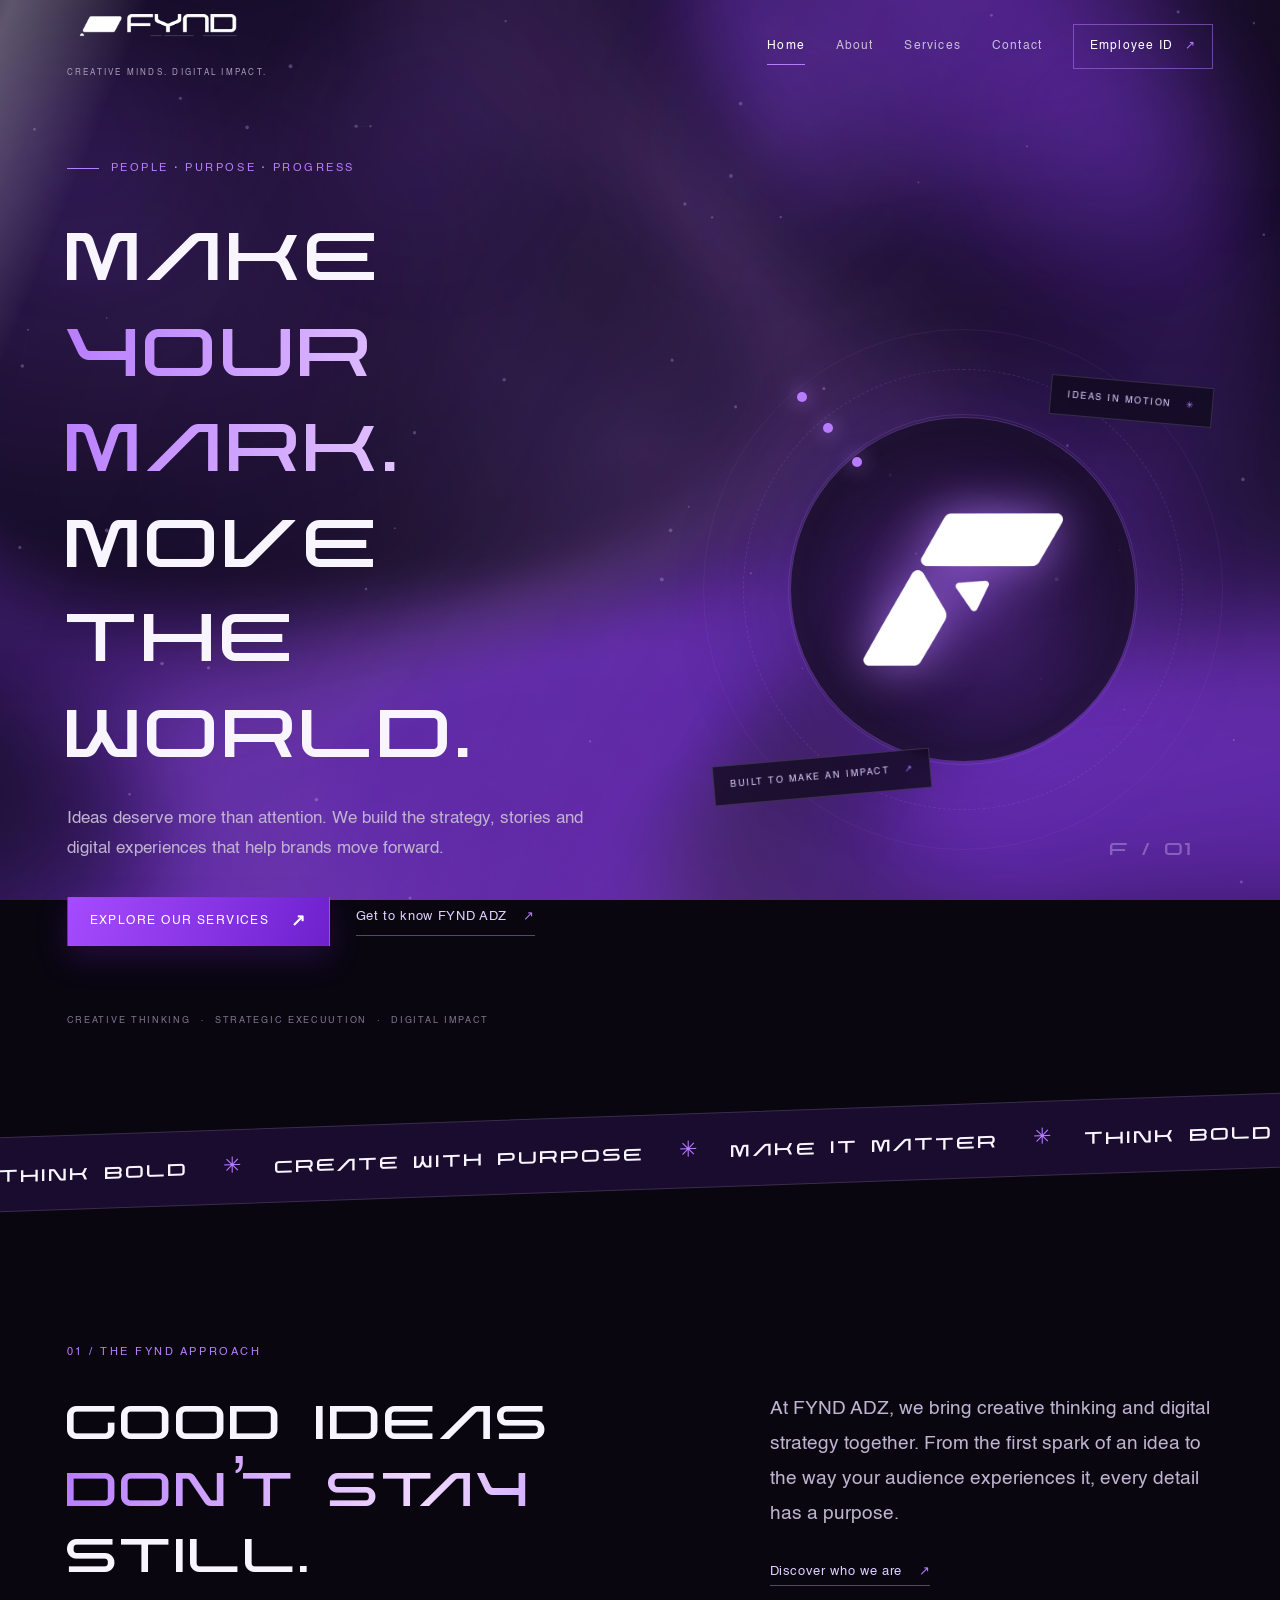
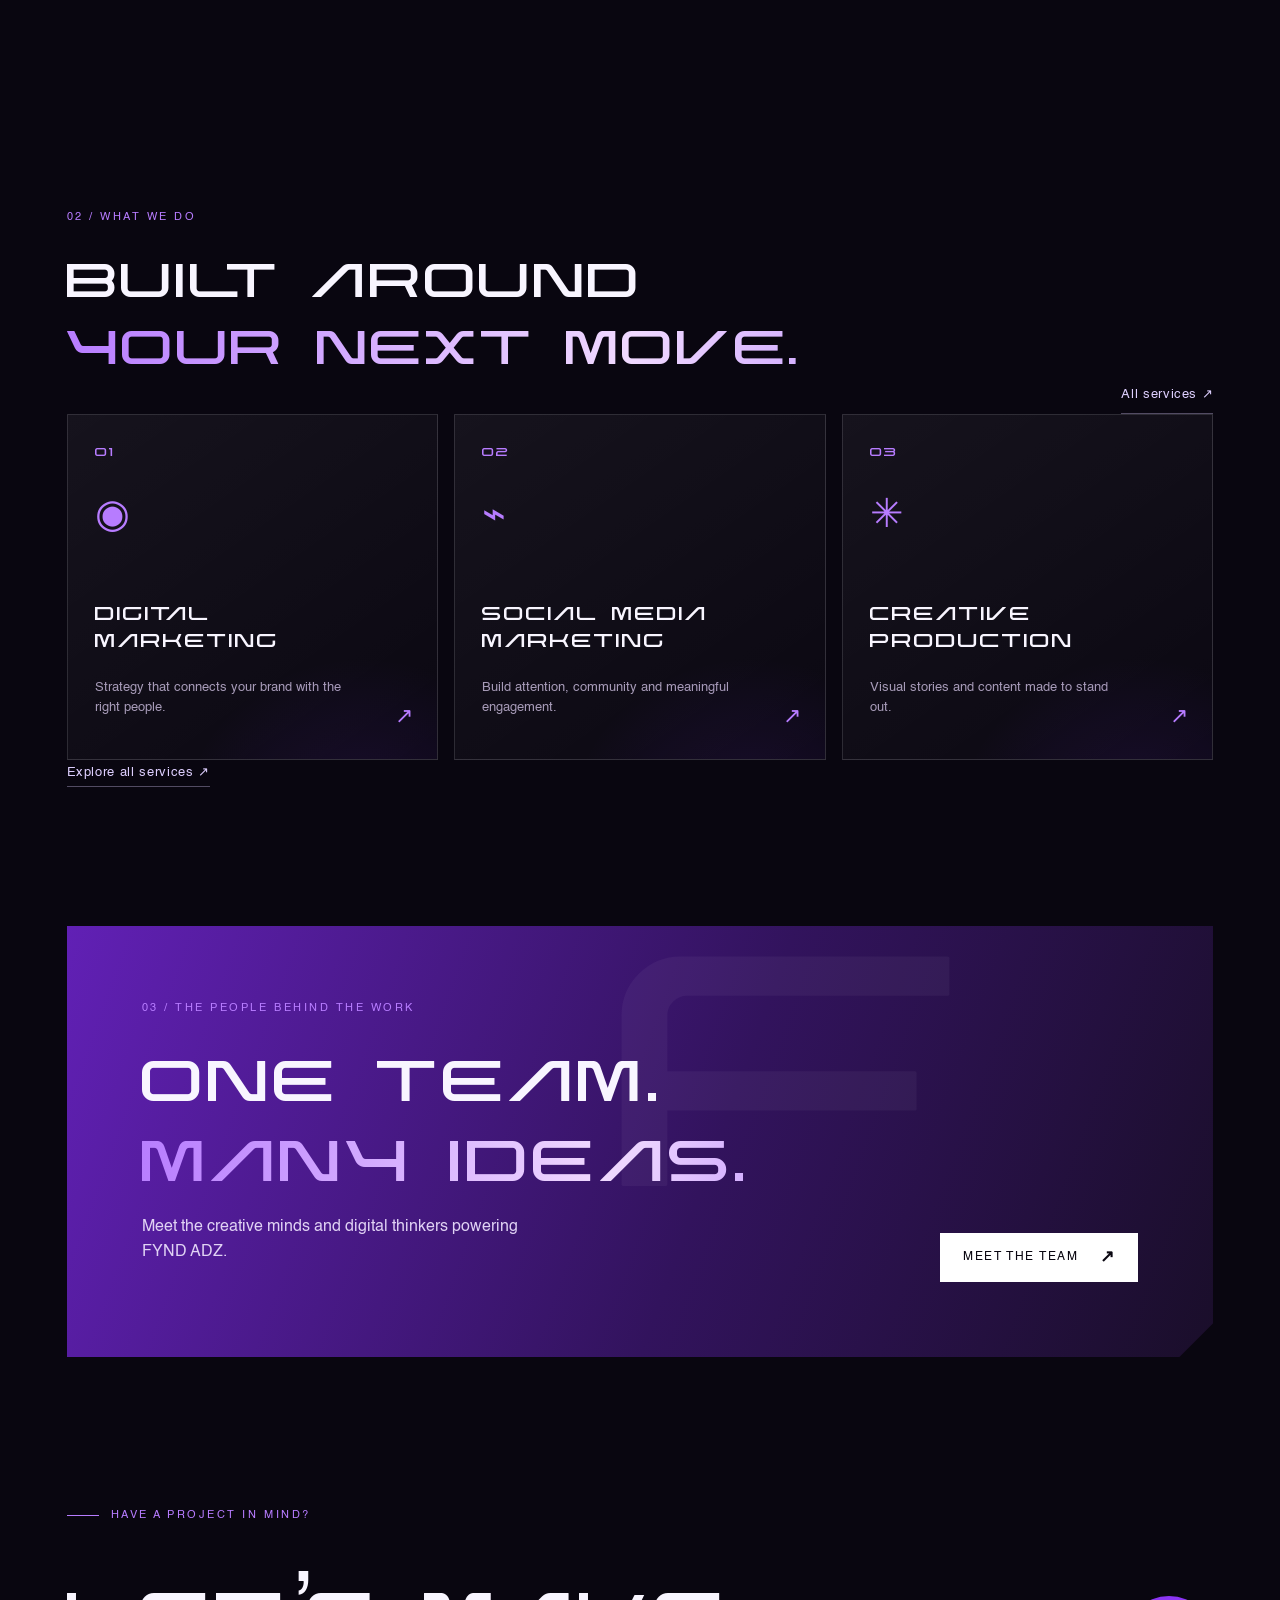
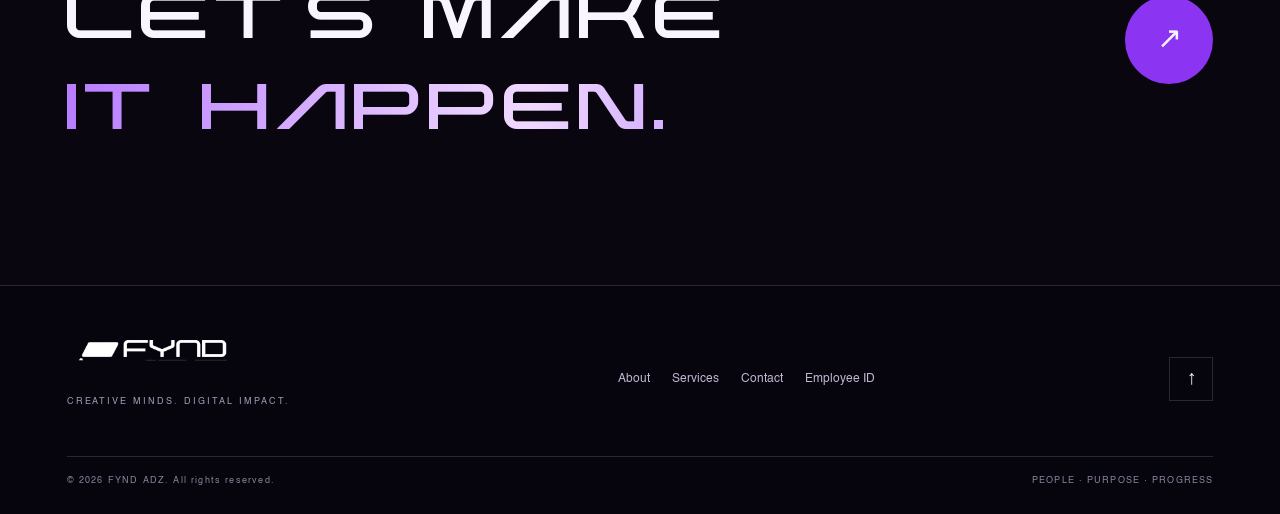
==== commit 3891b1fd: "Revert cyberpunk website theme changes" ====
--- a/index.html
+++ b/index.html
@@ -1,9 +1,9 @@
 <!doctype html>
-<html lang="en" class="no-js"><head><script>document.documentElement.className="js";try{if(!sessionStorage.getItem("fa")){document.documentElement.classList.add("first");sessionStorage.setItem("fa","1")}}catch(e){}setTimeout(function(){document.documentElement.classList.add("ready")},3200)</script><meta charset="utf-8"><meta name="viewport" content="width=device-width,initial-scale=1"><meta name="theme-color" content="#090610"><meta name="description" content="FYND ADZ is a creative digital partner for brands ready to make an impact. Explore our services and meet the team."><meta property="og:type" content="website"><meta property="og:site_name" content="FYND ADZ"><meta property="og:title" content="FYND ADZ — Creative minds. Digital impact."><meta property="og:description" content="FYND ADZ is a creative digital partner for brands ready to make an impact. Explore our services and meet the team."><meta property="og:image" content="./assets/brand/fynd-adz-symbol.png"><meta name="twitter:card" content="summary"><meta name="color-scheme" content="dark"><title>FYND ADZ — Creative minds. Digital impact.</title><link rel="icon" href="./assets/brand/fynd-adz-symbol.png"><link rel="preload" href="./assets/brand/fynd-adz-wordmark.png" as="image" type="image/png"><link rel="preload" href="./assets/fonts/nebula-regular.woff2" as="font" type="font/woff2" crossorigin><link rel="preload" href="./assets/fonts/helvetica-regular.woff2" as="font" type="font/woff2" crossorigin><link rel="stylesheet" href="./css/style.css"><link rel="stylesheet" href="./css/cyber.css"><script>(function(){var p=new URLSearchParams(location.search);if(p.has("id"))location.replace("./employees.html"+location.search+location.hash)})();</script><script src="./js/style-loader.js" defer></script><link rel="stylesheet" href="./css/enhance.css"></head><body class="page-home" id="top"><a class="skip-link" href="#main">Skip to content</a><div class="scroll-progress" aria-hidden="true"></div><div class="cursor-glow" aria-hidden="true"></div><div class="ambient" aria-hidden="true"></div><header class="site-header" id="siteHeader"><a class="brand" href="./index.html" aria-label="FYND ADZ home"><img class="brand-wordmark" src="./assets/brand/fynd-adz-wordmark.png" width="700" height="215" alt="FYND ADZ" fetchpriority="high" decoding="async"><span class="brand-caption">CREATIVE MINDS. DIGITAL IMPACT.</span></a><button class="menu-toggle" id="menuToggle" type="button" aria-label="Open navigation" aria-expanded="false"><span></span><span></span></button><nav class="main-nav" id="mainNav" aria-label="Main navigation"><a href="./index.html" aria-current="page">Home</a><a href="./about.html" >About</a><a href="./services.html" >Services</a><a href="./contact.html" >Contact</a><a class="nav-employee " href="./employees.html" >Employee ID <span>↗</span></a></nav></header><main id="main">
+<html lang="en" class="no-js"><head><script>document.documentElement.className="js";try{if(!sessionStorage.getItem("fa")){document.documentElement.classList.add("first");sessionStorage.setItem("fa","1")}}catch(e){}setTimeout(function(){document.documentElement.classList.add("ready")},3200)</script><meta charset="utf-8"><meta name="viewport" content="width=device-width,initial-scale=1"><meta name="theme-color" content="#090610"><meta name="description" content="FYND ADZ is a creative digital partner for brands ready to make an impact. Explore our services and meet the team."><meta property="og:type" content="website"><meta property="og:site_name" content="FYND ADZ"><meta property="og:title" content="FYND ADZ — Creative minds. Digital impact."><meta property="og:description" content="FYND ADZ is a creative digital partner for brands ready to make an impact. Explore our services and meet the team."><meta property="og:image" content="./assets/brand/fynd-adz-symbol.png"><meta name="twitter:card" content="summary"><meta name="color-scheme" content="dark"><title>FYND ADZ — Creative minds. Digital impact.</title><link rel="icon" href="./assets/brand/fynd-adz-symbol.png"><link rel="preload" href="./assets/brand/fynd-adz-wordmark.png" as="image" type="image/png"><link rel="preload" href="./assets/fonts/nebula-regular.woff2" as="font" type="font/woff2" crossorigin><link rel="preload" href="./assets/fonts/helvetica-regular.woff2" as="font" type="font/woff2" crossorigin><link rel="stylesheet" href="./css/style.css"><script>(function(){var p=new URLSearchParams(location.search);if(p.has("id"))location.replace("./employees.html"+location.search+location.hash)})();</script><script src="./js/style-loader.js" defer></script><link rel="stylesheet" href="./css/enhance.css"></head><body class="page-home" id="top"><a class="skip-link" href="#main">Skip to content</a><div class="scroll-progress" aria-hidden="true"></div><div class="cursor-glow" aria-hidden="true"></div><div class="ambient" aria-hidden="true"></div><header class="site-header" id="siteHeader"><a class="brand" href="./index.html" aria-label="FYND ADZ home"><img class="brand-wordmark" src="./assets/brand/fynd-adz-wordmark.png" width="700" height="215" alt="FYND ADZ" fetchpriority="high" decoding="async"><span class="brand-caption">CREATIVE MINDS. DIGITAL IMPACT.</span></a><button class="menu-toggle" id="menuToggle" type="button" aria-label="Open navigation" aria-expanded="false"><span></span><span></span></button><nav class="main-nav" id="mainNav" aria-label="Main navigation"><a href="./index.html" aria-current="page">Home</a><a href="./about.html" >About</a><a href="./services.html" >Services</a><a href="./contact.html" >Contact</a><a class="nav-employee " href="./employees.html" >Employee ID <span>↗</span></a></nav></header><main id="main">
 <section class="hero section-wrap"><div class="hero-copy"><p class="eyebrow"><span class="eyebrow-line"></span> PEOPLE · PURPOSE · PROGRESS</p><h1 class="display hero-title"><span>MAKE</span><span class="accent">YOUR MARK.</span><span>MOVE THE</span><span>WORLD.</span></h1><p class="hero-description">Ideas deserve more than attention. We build the strategy, stories and digital experiences that help brands move forward.</p><div class="hero-actions"><a class="button button-primary" href="./services.html">Explore our services <span>↗</span></a><a class="text-link" href="./about.html">Get to know FYND ADZ <span>↗</span></a></div><div class="hero-meta"><span>CREATIVE THINKING</span><span>·</span><span>STRATEGIC EXECUUTION</span><span>·</span><span>DIGITAL IMPACT</span></div></div><div class="hero-art" aria-label="FYND ADZ brand symbol"><div class="orbit orbit-one"></div><div class="orbit orbit-two"></div><div class="orbit orbit-three"></div><div class="brand-orb"><img src="./assets/brand/fynd-adz-symbol.png" width="480" height="370" style="width:58%;max-width:230px;height:auto!important;max-height:none;aspect-ratio:480/370;object-fit:contain;display:block" alt="FYND ADZ symbol" fetchpriority="high" decoding="async"></div><div class="float-label label-top">IDEAS IN MOTION <span>✳</span></div><div class="float-label label-bottom">BUILT TO MAKE AN IMPACT <span>↗</span></div><div class="art-index">F / 01</div></div></section>
 <section class="ticker" aria-label="Our approach"><div class="ticker-track"><span>THINK BOLD</span><b>✳</b><span>CREATE WITH PURPOSE</span><b>✳</b><span>MAKE IT MATTER</span><b>✳</b><span>THINK BOLD</span><b>✳</b><span>CREATE WITH PURPOSE</span><b>✳</b><span>MAKE IT MATTER</span><b>✳</b></div></section>
 <section class="section-wrap home-intro"><div class="section-kicker" data-reveal>01 / THE FYND APPROACH</div><div class="intro-grid"><h2 class="display section-heading" data-reveal>GOOD IDEAS<br><span class="accent">DON’T STAY</span><br>STILL.</h2><div class="intro-text" data-reveal><p>At FYND ADZ, we bring creative thinking and digital strategy together. From the first spark of an idea to the way your audience experiences it, every detail has a purpose.</p><a class="arrow-link" href="./about.html">Discover who we are <span>↗</span></a></div></div></section>
 <section class="service-preview section-wrap"><div class="section-top"><div><div class="section-kicker" data-reveal>02 / WHAT WE DO</div><h2 class="display section-heading" data-reveal>BUILT AROUND<br><span class="accent">YOUR NEXT MOVE.</span></h2></div><a class="text-link desktop-only" href="./services.html">All services ↗</a></div><div class="service-cards"><a class="service-card" href="./services.html#digital-marketing" data-reveal><span class="card-no">01</span><span class="service-icon">◉</span><h3>Digital<br>Marketing</h3><p>Strategy that connects your brand with the right people.</p><span class="card-arrow">↗</span></a><a class="service-card" href="./services.html#social-media" data-reveal><span class="card-no">02</span><span class="service-icon">⌁</span><h3>Social Media<br>Marketing</h3><p>Build attention, community and meaningful engagement.</p><span class="card-arrow">↗</span></a><a class="service-card" href="./services.html#creative" data-reveal><span class="card-no">03</span><span class="service-icon">✳</span><h3>Creative<br>Production</h3><p>Visual stories and content made to stand out.</p><span class="card-arrow">↗</span></a></div><a class="text-link mobile-only" href="./services.html">Explore all services ↗</a></section>
 <section class="home-team section-wrap"><div class="team-banner" data-reveal><div><div class="section-kicker">03 / THE PEOPLE BEHIND THE WORK</div><h2 class="display">ONE TEAM.<br><span class="accent">MANY IDEAS.</span></h2><p>Meet the creative minds and digital thinkers powering FYND ADZ.</p></div><a class="button button-light" href="./employees.html">Meet the team <span>↗</span></a><div class="banner-mark" aria-hidden="true">F</div></div></section>
 <section class="cta-strip section-wrap"><p class="eyebrow"><span class="eyebrow-line"></span> HAVE A PROJECT IN MIND?</p><div class="cta-row"><h2 class="display">LET’S MAKE<br><span class="accent">IT HAPPEN.</span></h2><a class="round-link" href="./contact.html" aria-label="Contact FYND ADZ">↗</a></div></section>
-</main><footer class="site-footer"><div class="footer-main"><div class="footer-brand"><img src="./assets/brand/fynd-adz-wordmark.png" width="700" height="215" alt="FYND ADZ" loading="lazy" decoding="async"><p>Creative minds. Digital impact.</p></div><div class="footer-links"><a href="./about.html">About</a><a href="./services.html">Services</a><a href="./contact.html">Contact</a><a href="./employees.html">Employee ID</a></div><a class="footer-top" href="#top" aria-label="Back to top">↑</a></div><div class="footer-bottom"><span>© <span data-year></span> FYND ADZ. All rights reserved.</span><span>PEOPLE · PURPOSE · PROGRESS</span></div></footer><noscript><style>[data-reveal]{opacity:1!important;transform:none!important}.loader{display:none!important}</style></noscript><script src="./js/app.js" defer></script><script src="./js/fx.js" defer></script><script src="./js/enhance.js" defer></script><script src="./js/cyber.js" defer></script></body></html>+</main><footer class="site-footer"><div class="footer-main"><div class="footer-brand"><img src="./assets/brand/fynd-adz-wordmark.png" width="700" height="215" alt="FYND ADZ" loading="lazy" decoding="async"><p>Creative minds. Digital impact.</p></div><div class="footer-links"><a href="./about.html">About</a><a href="./services.html">Services</a><a href="./contact.html">Contact</a><a href="./employees.html">Employee ID</a></div><a class="footer-top" href="#top" aria-label="Back to top">↑</a></div><div class="footer-bottom"><span>© <span data-year></span> FYND ADZ. All rights reserved.</span><span>PEOPLE · PURPOSE · PROGRESS</span></div></footer><noscript><style>[data-reveal]{opacity:1!important;transform:none!important}.loader{display:none!important}</style></noscript><script src="./js/app.js" defer></script><script src="./js/fx.js" defer></script><script src="./js/enhance.js" defer></script></body></html>
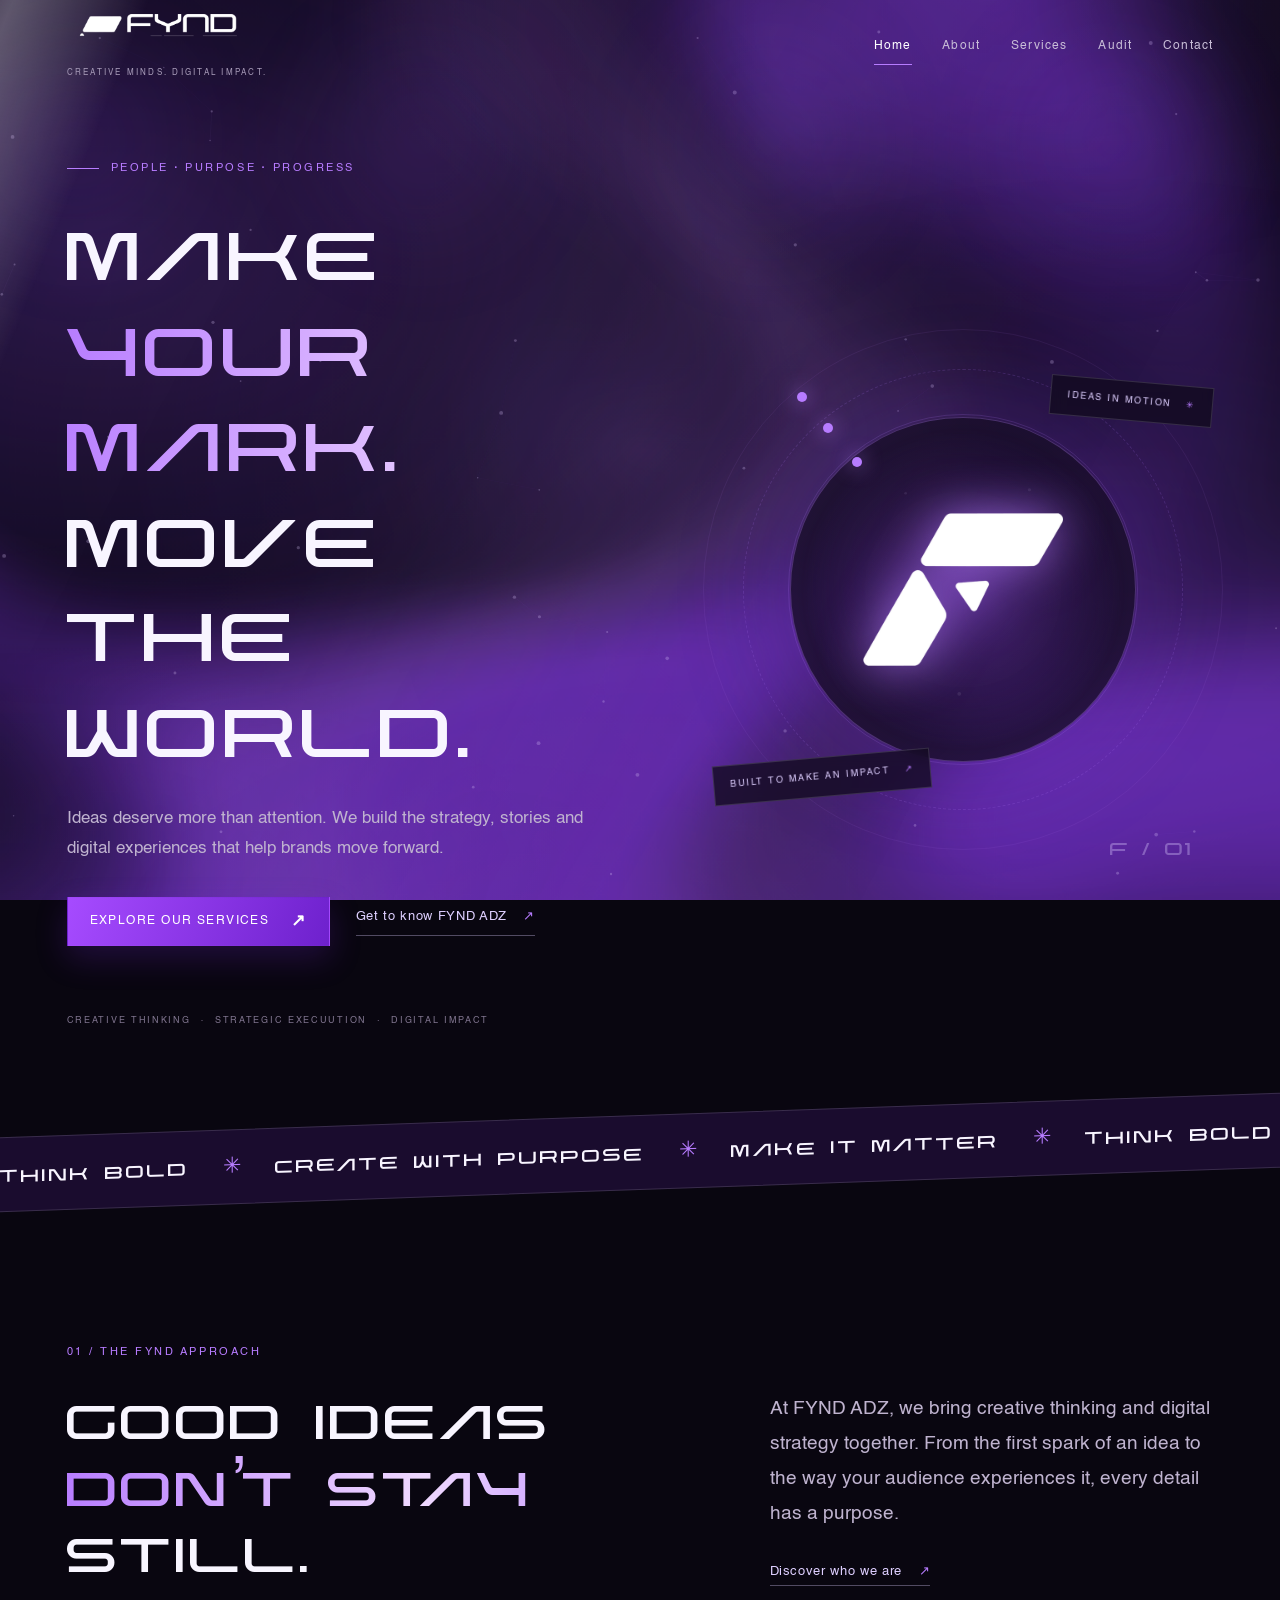
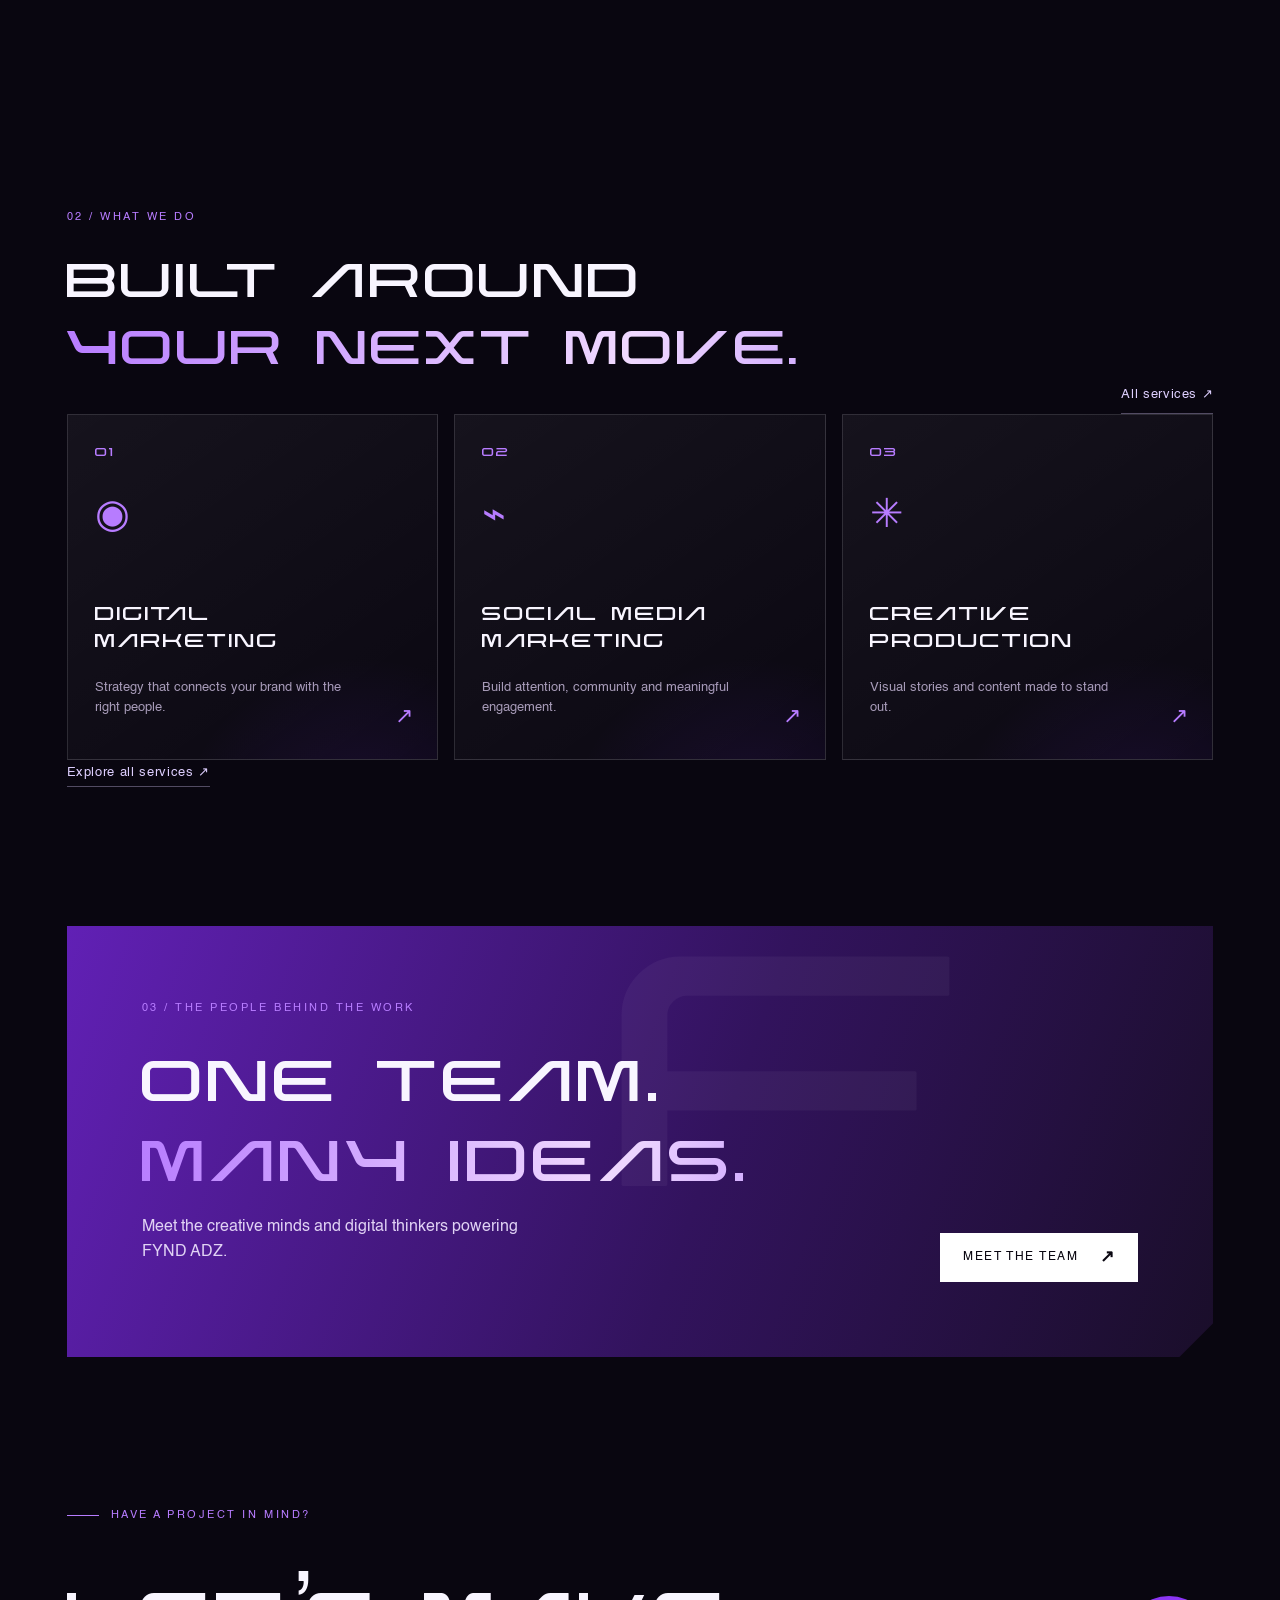
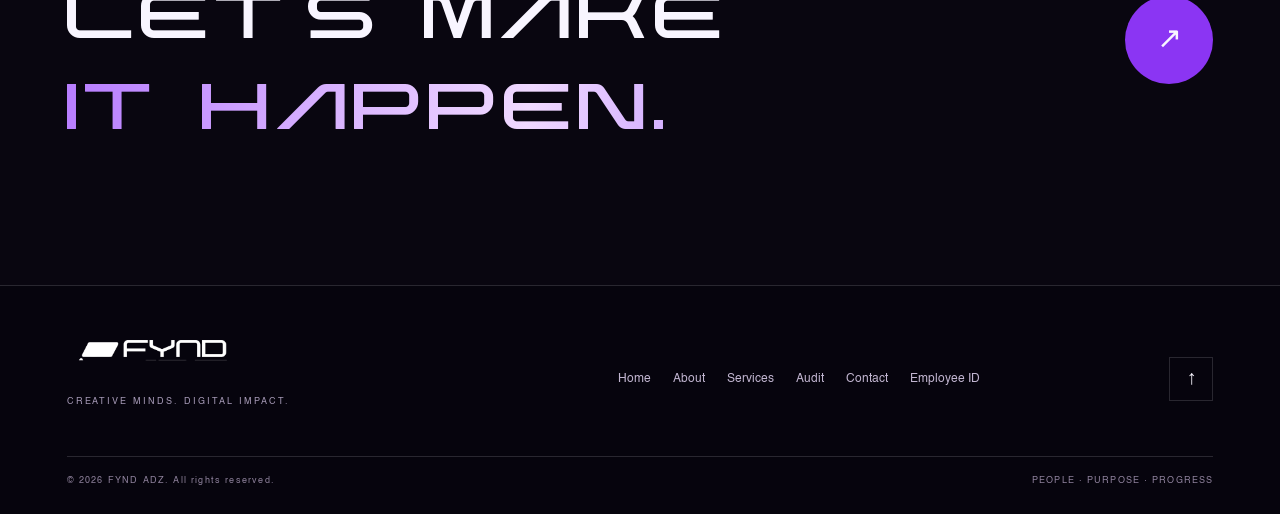
==== commit ef438e3b: "Add Audit page to main navigation and footer" ====
--- a/index.html
+++ b/index.html
@@ -1,9 +1,9 @@
 <!doctype html>
-<html lang="en" class="no-js"><head><script>document.documentElement.className="js";try{if(!sessionStorage.getItem("fa")){document.documentElement.classList.add("first");sessionStorage.setItem("fa","1")}}catch(e){}setTimeout(function(){document.documentElement.classList.add("ready")},3200)</script><meta charset="utf-8"><meta name="viewport" content="width=device-width,initial-scale=1"><meta name="theme-color" content="#090610"><meta name="description" content="FYND ADZ is a creative digital partner for brands ready to make an impact. Explore our services and meet the team."><meta property="og:type" content="website"><meta property="og:site_name" content="FYND ADZ"><meta property="og:title" content="FYND ADZ — Creative minds. Digital impact."><meta property="og:description" content="FYND ADZ is a creative digital partner for brands ready to make an impact. Explore our services and meet the team."><meta property="og:image" content="./assets/brand/fynd-adz-symbol.png"><meta name="twitter:card" content="summary"><meta name="color-scheme" content="dark"><title>FYND ADZ — Creative minds. Digital impact.</title><link rel="icon" href="./assets/brand/fynd-adz-symbol.png"><link rel="preload" href="./assets/brand/fynd-adz-wordmark.png" as="image" type="image/png"><link rel="preload" href="./assets/fonts/nebula-regular.woff2" as="font" type="font/woff2" crossorigin><link rel="preload" href="./assets/fonts/helvetica-regular.woff2" as="font" type="font/woff2" crossorigin><link rel="stylesheet" href="./css/style.css"><script>(function(){var p=new URLSearchParams(location.search);if(p.has("id"))location.replace("./employees.html"+location.search+location.hash)})();</script><script src="./js/style-loader.js" defer></script><link rel="stylesheet" href="./css/enhance.css"></head><body class="page-home" id="top"><a class="skip-link" href="#main">Skip to content</a><div class="scroll-progress" aria-hidden="true"></div><div class="cursor-glow" aria-hidden="true"></div><div class="ambient" aria-hidden="true"></div><header class="site-header" id="siteHeader"><a class="brand" href="./index.html" aria-label="FYND ADZ home"><img class="brand-wordmark" src="./assets/brand/fynd-adz-wordmark.png" width="700" height="215" alt="FYND ADZ" fetchpriority="high" decoding="async"><span class="brand-caption">CREATIVE MINDS. DIGITAL IMPACT.</span></a><button class="menu-toggle" id="menuToggle" type="button" aria-label="Open navigation" aria-expanded="false"><span></span><span></span></button><nav class="main-nav" id="mainNav" aria-label="Main navigation"><a href="./index.html" aria-current="page">Home</a><a href="./about.html" >About</a><a href="./services.html" >Services</a><a href="./contact.html" >Contact</a><a class="nav-employee " href="./employees.html" >Employee ID <span>↗</span></a></nav></header><main id="main">
+<html lang="en" class="no-js"><head><script>document.documentElement.className="js";try{if(!sessionStorage.getItem("fa")){document.documentElement.classList.add("first");sessionStorage.setItem("fa","1")}}catch(e){}setTimeout(function(){document.documentElement.classList.add("ready")},3200)</script><meta charset="utf-8"><meta name="viewport" content="width=device-width,initial-scale=1"><meta name="theme-color" content="#090610"><meta name="description" content="FYND ADZ is a creative digital partner for brands ready to make an impact. Explore our services and meet the team."><meta property="og:type" content="website"><meta property="og:site_name" content="FYND ADZ"><meta property="og:title" content="FYND ADZ — Creative minds. Digital impact."><meta property="og:description" content="FYND ADZ is a creative digital partner for brands ready to make an impact. Explore our services and meet the team."><meta property="og:image" content="./assets/brand/fynd-adz-symbol.png"><meta name="twitter:card" content="summary"><meta name="color-scheme" content="dark"><title>FYND ADZ — Creative minds. Digital impact.</title><link rel="icon" href="./assets/brand/fynd-adz-symbol.png"><link rel="preload" href="./assets/brand/fynd-adz-wordmark.png" as="image" type="image/png"><link rel="preload" href="./assets/fonts/nebula-regular.woff2" as="font" type="font/woff2" crossorigin><link rel="preload" href="./assets/fonts/helvetica-regular.woff2" as="font" type="font/woff2" crossorigin><link rel="stylesheet" href="./css/style.css"><script>(function(){var p=new URLSearchParams(location.search);if(p.has("id"))location.replace("./employees.html"+location.search+location.hash)})();</script><script src="./js/style-loader.js" defer></script><link rel="stylesheet" href="./css/enhance.css"></head><body class="page-home" id="top"><a class="skip-link" href="#main">Skip to content</a><div class="scroll-progress" aria-hidden="true"></div><div class="cursor-glow" aria-hidden="true"></div><div class="ambient" aria-hidden="true"></div><header class="site-header" id="siteHeader"><a class="brand" href="./index.html" aria-label="FYND ADZ home"><img class="brand-wordmark" src="./assets/brand/fynd-adz-wordmark.png" width="700" height="215" alt="FYND ADZ" fetchpriority="high" decoding="async"><span class="brand-caption">CREATIVE MINDS. DIGITAL IMPACT.</span></a><button class="menu-toggle" id="menuToggle" type="button" aria-label="Open navigation" aria-expanded="false"><span></span><span></span></button><nav class="main-nav" id="mainNav" aria-label="Main navigation"><a href="./index.html" aria-current="page">Home</a><a href="./about.html">About</a><a href="./services.html">Services</a><a href="./audit.html">Audit</a><a href="./contact.html">Contact</a></nav></header><main id="main">
 <section class="hero section-wrap"><div class="hero-copy"><p class="eyebrow"><span class="eyebrow-line"></span> PEOPLE · PURPOSE · PROGRESS</p><h1 class="display hero-title"><span>MAKE</span><span class="accent">YOUR MARK.</span><span>MOVE THE</span><span>WORLD.</span></h1><p class="hero-description">Ideas deserve more than attention. We build the strategy, stories and digital experiences that help brands move forward.</p><div class="hero-actions"><a class="button button-primary" href="./services.html">Explore our services <span>↗</span></a><a class="text-link" href="./about.html">Get to know FYND ADZ <span>↗</span></a></div><div class="hero-meta"><span>CREATIVE THINKING</span><span>·</span><span>STRATEGIC EXECUUTION</span><span>·</span><span>DIGITAL IMPACT</span></div></div><div class="hero-art" aria-label="FYND ADZ brand symbol"><div class="orbit orbit-one"></div><div class="orbit orbit-two"></div><div class="orbit orbit-three"></div><div class="brand-orb"><img src="./assets/brand/fynd-adz-symbol.png" width="480" height="370" style="width:58%;max-width:230px;height:auto!important;max-height:none;aspect-ratio:480/370;object-fit:contain;display:block" alt="FYND ADZ symbol" fetchpriority="high" decoding="async"></div><div class="float-label label-top">IDEAS IN MOTION <span>✳</span></div><div class="float-label label-bottom">BUILT TO MAKE AN IMPACT <span>↗</span></div><div class="art-index">F / 01</div></div></section>
 <section class="ticker" aria-label="Our approach"><div class="ticker-track"><span>THINK BOLD</span><b>✳</b><span>CREATE WITH PURPOSE</span><b>✳</b><span>MAKE IT MATTER</span><b>✳</b><span>THINK BOLD</span><b>✳</b><span>CREATE WITH PURPOSE</span><b>✳</b><span>MAKE IT MATTER</span><b>✳</b></div></section>
 <section class="section-wrap home-intro"><div class="section-kicker" data-reveal>01 / THE FYND APPROACH</div><div class="intro-grid"><h2 class="display section-heading" data-reveal>GOOD IDEAS<br><span class="accent">DON’T STAY</span><br>STILL.</h2><div class="intro-text" data-reveal><p>At FYND ADZ, we bring creative thinking and digital strategy together. From the first spark of an idea to the way your audience experiences it, every detail has a purpose.</p><a class="arrow-link" href="./about.html">Discover who we are <span>↗</span></a></div></div></section>
 <section class="service-preview section-wrap"><div class="section-top"><div><div class="section-kicker" data-reveal>02 / WHAT WE DO</div><h2 class="display section-heading" data-reveal>BUILT AROUND<br><span class="accent">YOUR NEXT MOVE.</span></h2></div><a class="text-link desktop-only" href="./services.html">All services ↗</a></div><div class="service-cards"><a class="service-card" href="./services.html#digital-marketing" data-reveal><span class="card-no">01</span><span class="service-icon">◉</span><h3>Digital<br>Marketing</h3><p>Strategy that connects your brand with the right people.</p><span class="card-arrow">↗</span></a><a class="service-card" href="./services.html#social-media" data-reveal><span class="card-no">02</span><span class="service-icon">⌁</span><h3>Social Media<br>Marketing</h3><p>Build attention, community and meaningful engagement.</p><span class="card-arrow">↗</span></a><a class="service-card" href="./services.html#creative" data-reveal><span class="card-no">03</span><span class="service-icon">✳</span><h3>Creative<br>Production</h3><p>Visual stories and content made to stand out.</p><span class="card-arrow">↗</span></a></div><a class="text-link mobile-only" href="./services.html">Explore all services ↗</a></section>
 <section class="home-team section-wrap"><div class="team-banner" data-reveal><div><div class="section-kicker">03 / THE PEOPLE BEHIND THE WORK</div><h2 class="display">ONE TEAM.<br><span class="accent">MANY IDEAS.</span></h2><p>Meet the creative minds and digital thinkers powering FYND ADZ.</p></div><a class="button button-light" href="./employees.html">Meet the team <span>↗</span></a><div class="banner-mark" aria-hidden="true">F</div></div></section>
 <section class="cta-strip section-wrap"><p class="eyebrow"><span class="eyebrow-line"></span> HAVE A PROJECT IN MIND?</p><div class="cta-row"><h2 class="display">LET’S MAKE<br><span class="accent">IT HAPPEN.</span></h2><a class="round-link" href="./contact.html" aria-label="Contact FYND ADZ">↗</a></div></section>
-</main><footer class="site-footer"><div class="footer-main"><div class="footer-brand"><img src="./assets/brand/fynd-adz-wordmark.png" width="700" height="215" alt="FYND ADZ" loading="lazy" decoding="async"><p>Creative minds. Digital impact.</p></div><div class="footer-links"><a href="./about.html">About</a><a href="./services.html">Services</a><a href="./contact.html">Contact</a><a href="./employees.html">Employee ID</a></div><a class="footer-top" href="#top" aria-label="Back to top">↑</a></div><div class="footer-bottom"><span>© <span data-year></span> FYND ADZ. All rights reserved.</span><span>PEOPLE · PURPOSE · PROGRESS</span></div></footer><noscript><style>[data-reveal]{opacity:1!important;transform:none!important}.loader{display:none!important}</style></noscript><script src="./js/app.js" defer></script><script src="./js/fx.js" defer></script><script src="./js/enhance.js" defer></script></body></html>+</main><footer class="site-footer"><div class="footer-main"><div class="footer-brand"><img src="./assets/brand/fynd-adz-wordmark.png" width="700" height="215" alt="FYND ADZ" loading="lazy" decoding="async"><p>Creative minds. Digital impact.</p></div><div class="footer-links"><a href="./index.html">Home</a><a href="./about.html">About</a><a href="./services.html">Services</a><a href="./audit.html">Audit</a><a href="./contact.html">Contact</a><a href="./employees.html">Employee ID</a></div><a class="footer-top" href="#top" aria-label="Back to top">↑</a></div><div class="footer-bottom"><span>© <span data-year></span> FYND ADZ. All rights reserved.</span><span>PEOPLE · PURPOSE · PROGRESS</span></div></footer><noscript><style>[data-reveal]{opacity:1!important;transform:none!important}.loader{display:none!important}</style></noscript><script src="./js/app.js" defer></script><script src="./js/fx.js" defer></script><script src="./js/enhance.js" defer></script></body></html>
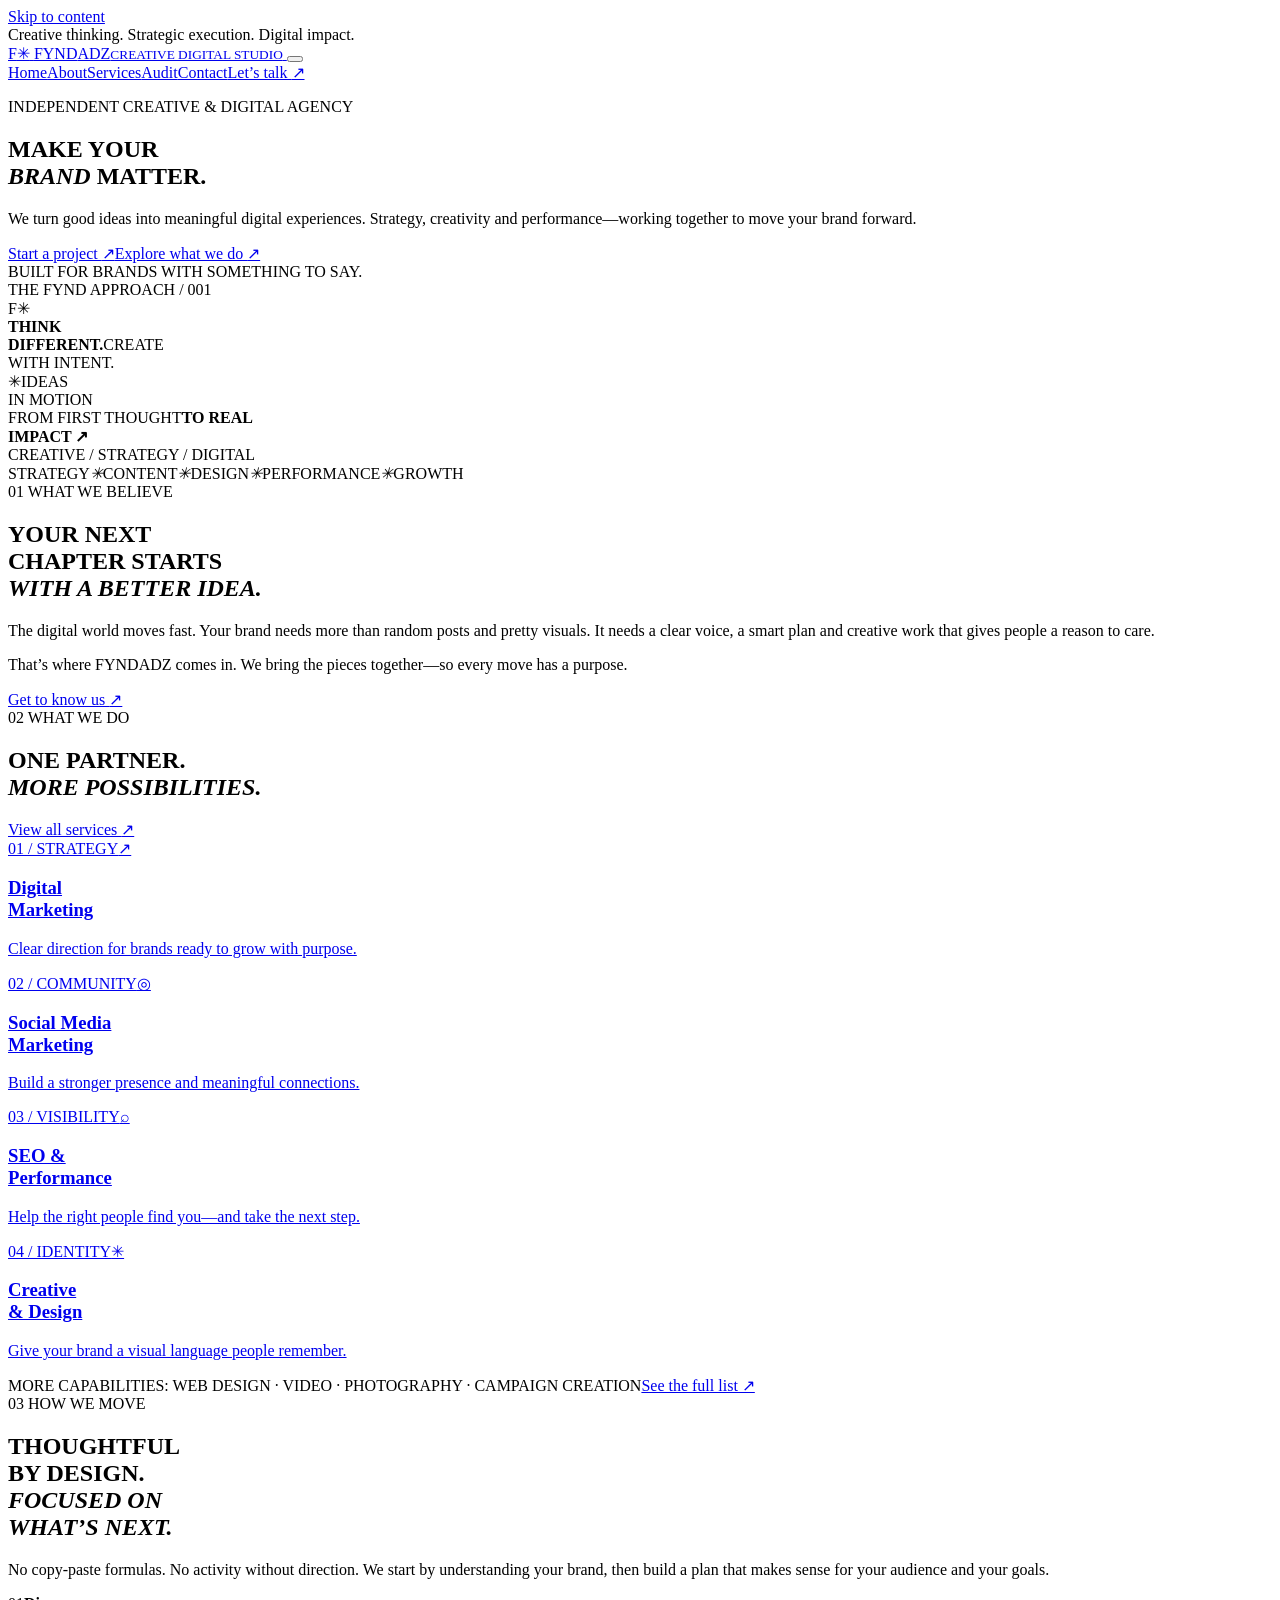
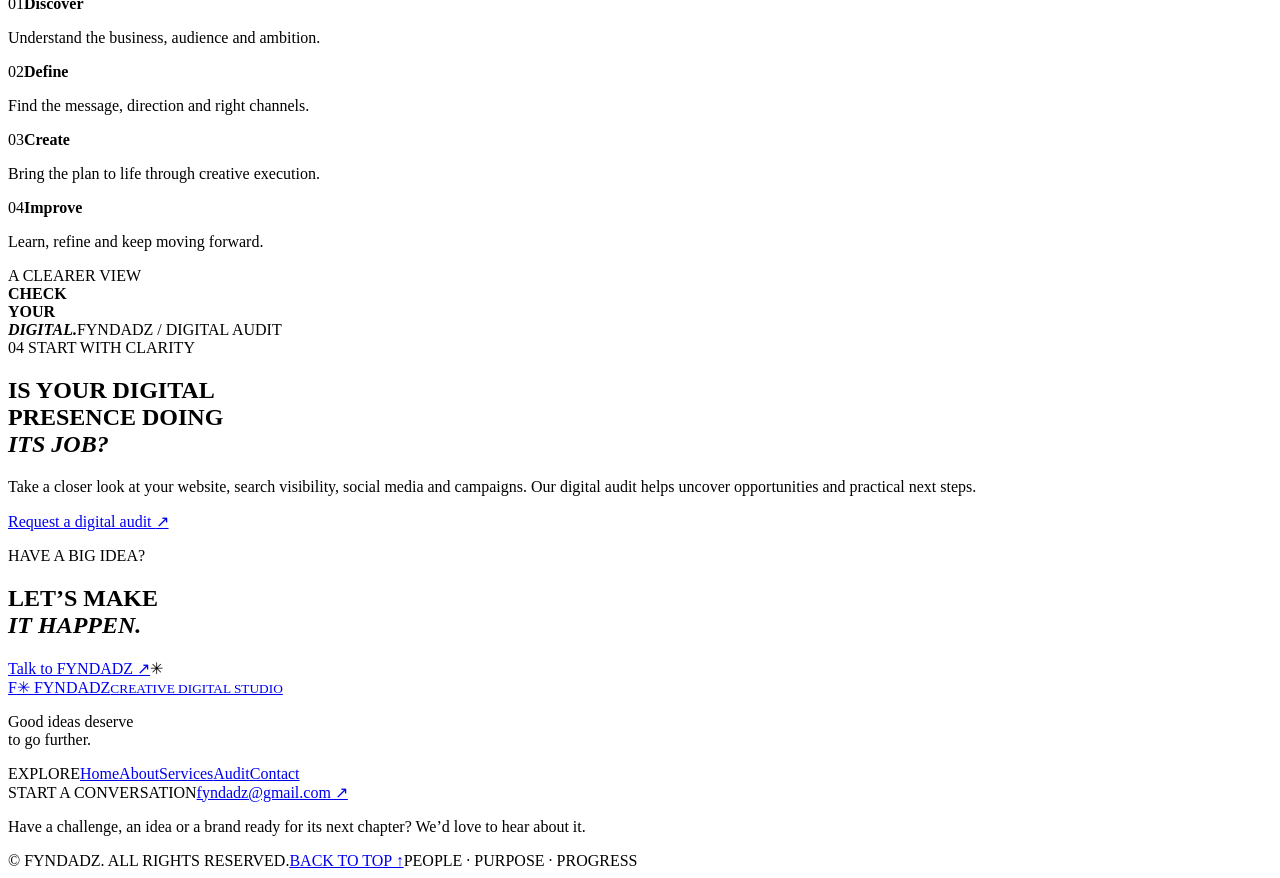
==== commit 100f3fa9: "Redesign FYNDADZ website — index.html" ====
--- a/index.html
+++ b/index.html
@@ -1,9 +1,83 @@
 <!doctype html>
-<html lang="en" class="no-js"><head><script>document.documentElement.className="js";try{if(!sessionStorage.getItem("fa")){document.documentElement.classList.add("first");sessionStorage.setItem("fa","1")}}catch(e){}setTimeout(function(){document.documentElement.classList.add("ready")},3200)</script><meta charset="utf-8"><meta name="viewport" content="width=device-width,initial-scale=1"><meta name="theme-color" content="#090610"><meta name="description" content="FYND ADZ is a creative digital partner for brands ready to make an impact. Explore our services and meet the team."><meta property="og:type" content="website"><meta property="og:site_name" content="FYND ADZ"><meta property="og:title" content="FYND ADZ — Creative minds. Digital impact."><meta property="og:description" content="FYND ADZ is a creative digital partner for brands ready to make an impact. Explore our services and meet the team."><meta property="og:image" content="./assets/brand/fynd-adz-symbol.png"><meta name="twitter:card" content="summary"><meta name="color-scheme" content="dark"><title>FYND ADZ — Creative minds. Digital impact.</title><link rel="icon" href="./assets/brand/fynd-adz-symbol.png"><link rel="preload" href="./assets/brand/fynd-adz-wordmark.png" as="image" type="image/png"><link rel="preload" href="./assets/fonts/nebula-regular.woff2" as="font" type="font/woff2" crossorigin><link rel="preload" href="./assets/fonts/helvetica-regular.woff2" as="font" type="font/woff2" crossorigin><link rel="stylesheet" href="./css/style.css"><script>(function(){var p=new URLSearchParams(location.search);if(p.has("id"))location.replace("./employees.html"+location.search+location.hash)})();</script><script src="./js/style-loader.js" defer></script><link rel="stylesheet" href="./css/enhance.css"></head><body class="page-home" id="top"><a class="skip-link" href="#main">Skip to content</a><div class="scroll-progress" aria-hidden="true"></div><div class="cursor-glow" aria-hidden="true"></div><div class="ambient" aria-hidden="true"></div><header class="site-header" id="siteHeader"><a class="brand" href="./index.html" aria-label="FYND ADZ home"><img class="brand-wordmark" src="./assets/brand/fynd-adz-wordmark.png" width="700" height="215" alt="FYND ADZ" fetchpriority="high" decoding="async"><span class="brand-caption">CREATIVE MINDS. DIGITAL IMPACT.</span></a><button class="menu-toggle" id="menuToggle" type="button" aria-label="Open navigation" aria-expanded="false"><span></span><span></span></button><nav class="main-nav" id="mainNav" aria-label="Main navigation"><a href="./index.html" aria-current="page">Home</a><a href="./about.html">About</a><a href="./services.html">Services</a><a href="./audit.html">Audit</a><a href="./contact.html">Contact</a></nav></header><main id="main">
-<section class="hero section-wrap"><div class="hero-copy"><p class="eyebrow"><span class="eyebrow-line"></span> PEOPLE · PURPOSE · PROGRESS</p><h1 class="display hero-title"><span>MAKE</span><span class="accent">YOUR MARK.</span><span>MOVE THE</span><span>WORLD.</span></h1><p class="hero-description">Ideas deserve more than attention. We build the strategy, stories and digital experiences that help brands move forward.</p><div class="hero-actions"><a class="button button-primary" href="./services.html">Explore our services <span>↗</span></a><a class="text-link" href="./about.html">Get to know FYND ADZ <span>↗</span></a></div><div class="hero-meta"><span>CREATIVE THINKING</span><span>·</span><span>STRATEGIC EXECUUTION</span><span>·</span><span>DIGITAL IMPACT</span></div></div><div class="hero-art" aria-label="FYND ADZ brand symbol"><div class="orbit orbit-one"></div><div class="orbit orbit-two"></div><div class="orbit orbit-three"></div><div class="brand-orb"><img src="./assets/brand/fynd-adz-symbol.png" width="480" height="370" style="width:58%;max-width:230px;height:auto!important;max-height:none;aspect-ratio:480/370;object-fit:contain;display:block" alt="FYND ADZ symbol" fetchpriority="high" decoding="async"></div><div class="float-label label-top">IDEAS IN MOTION <span>✳</span></div><div class="float-label label-bottom">BUILT TO MAKE AN IMPACT <span>↗</span></div><div class="art-index">F / 01</div></div></section>
-<section class="ticker" aria-label="Our approach"><div class="ticker-track"><span>THINK BOLD</span><b>✳</b><span>CREATE WITH PURPOSE</span><b>✳</b><span>MAKE IT MATTER</span><b>✳</b><span>THINK BOLD</span><b>✳</b><span>CREATE WITH PURPOSE</span><b>✳</b><span>MAKE IT MATTER</span><b>✳</b></div></section>
-<section class="section-wrap home-intro"><div class="section-kicker" data-reveal>01 / THE FYND APPROACH</div><div class="intro-grid"><h2 class="display section-heading" data-reveal>GOOD IDEAS<br><span class="accent">DON’T STAY</span><br>STILL.</h2><div class="intro-text" data-reveal><p>At FYND ADZ, we bring creative thinking and digital strategy together. From the first spark of an idea to the way your audience experiences it, every detail has a purpose.</p><a class="arrow-link" href="./about.html">Discover who we are <span>↗</span></a></div></div></section>
-<section class="service-preview section-wrap"><div class="section-top"><div><div class="section-kicker" data-reveal>02 / WHAT WE DO</div><h2 class="display section-heading" data-reveal>BUILT AROUND<br><span class="accent">YOUR NEXT MOVE.</span></h2></div><a class="text-link desktop-only" href="./services.html">All services ↗</a></div><div class="service-cards"><a class="service-card" href="./services.html#digital-marketing" data-reveal><span class="card-no">01</span><span class="service-icon">◉</span><h3>Digital<br>Marketing</h3><p>Strategy that connects your brand with the right people.</p><span class="card-arrow">↗</span></a><a class="service-card" href="./services.html#social-media" data-reveal><span class="card-no">02</span><span class="service-icon">⌁</span><h3>Social Media<br>Marketing</h3><p>Build attention, community and meaningful engagement.</p><span class="card-arrow">↗</span></a><a class="service-card" href="./services.html#creative" data-reveal><span class="card-no">03</span><span class="service-icon">✳</span><h3>Creative<br>Production</h3><p>Visual stories and content made to stand out.</p><span class="card-arrow">↗</span></a></div><a class="text-link mobile-only" href="./services.html">Explore all services ↗</a></section>
-<section class="home-team section-wrap"><div class="team-banner" data-reveal><div><div class="section-kicker">03 / THE PEOPLE BEHIND THE WORK</div><h2 class="display">ONE TEAM.<br><span class="accent">MANY IDEAS.</span></h2><p>Meet the creative minds and digital thinkers powering FYND ADZ.</p></div><a class="button button-light" href="./employees.html">Meet the team <span>↗</span></a><div class="banner-mark" aria-hidden="true">F</div></div></section>
-<section class="cta-strip section-wrap"><p class="eyebrow"><span class="eyebrow-line"></span> HAVE A PROJECT IN MIND?</p><div class="cta-row"><h2 class="display">LET’S MAKE<br><span class="accent">IT HAPPEN.</span></h2><a class="round-link" href="./contact.html" aria-label="Contact FYND ADZ">↗</a></div></section>
-</main><footer class="site-footer"><div class="footer-main"><div class="footer-brand"><img src="./assets/brand/fynd-adz-wordmark.png" width="700" height="215" alt="FYND ADZ" loading="lazy" decoding="async"><p>Creative minds. Digital impact.</p></div><div class="footer-links"><a href="./index.html">Home</a><a href="./about.html">About</a><a href="./services.html">Services</a><a href="./audit.html">Audit</a><a href="./contact.html">Contact</a><a href="./employees.html">Employee ID</a></div><a class="footer-top" href="#top" aria-label="Back to top">↑</a></div><div class="footer-bottom"><span>© <span data-year></span> FYND ADZ. All rights reserved.</span><span>PEOPLE · PURPOSE · PROGRESS</span></div></footer><noscript><style>[data-reveal]{opacity:1!important;transform:none!important}.loader{display:none!important}</style></noscript><script src="./js/app.js" defer></script><script src="./js/fx.js" defer></script><script src="./js/enhance.js" defer></script></body></html>+<html lang="en">
+<head>
+  <meta charset="utf-8">
+  <meta name="viewport" content="width=device-width,initial-scale=1">
+  <meta name="theme-color" content="#f7f5fb">
+  <meta name="description" content="FYNDADZ is a creative digital agency helping ambitious brands grow through strategy, social media, SEO, advertising, design and digital experiences.">
+  <meta property="og:type" content="website">
+  <meta property="og:site_name" content="FYNDADZ">
+  <meta property="og:title" content="Creative minds. Digital impact. | FYNDADZ">
+  <meta property="og:description" content="FYNDADZ is a creative digital agency helping ambitious brands grow through strategy, social media, SEO, advertising, design and digital experiences.">
+  <meta name="color-scheme" content="light">
+  <title>Creative minds. Digital impact. | FYNDADZ</title>
+  <link rel="icon" href="./assets/brand/fynd-adz-symbol.png">
+  <link rel="preload" href="./assets/fonts/nebula-regular.woff2" as="font" type="font/woff2" crossorigin>
+  <link rel="preload" href="./assets/fonts/helvetica-regular.woff2" as="font" type="font/woff2" crossorigin>
+  <link rel="stylesheet" href="./css/refresh.css">
+  <script src="./js/refresh.js" defer></script>
+</head>
+<body class="site-page page-home">
+  <a class="skip-link" href="#main">Skip to content</a>
+  <div class="announcement"><span class="announcement-dot"></span> Creative thinking. Strategic execution. Digital impact.</div>
+  <header class="site-header" id="siteHeader">
+    <a class="brand" href="./index.html" aria-label="FYNDADZ home">
+      <span class="brand-symbol" aria-hidden="true">F<span>✳</span></span>
+      <span class="brand-name">FYND<span>ADZ</span><small>CREATIVE DIGITAL STUDIO</small></span>
+    </a>
+    <button class="menu-toggle" id="menuToggle" type="button" aria-label="Open navigation" aria-expanded="false"><span></span><span></span></button>
+    <nav class="main-nav" id="mainNav" aria-label="Main navigation"><a href="./index.html" aria-current="page">Home</a><a href="./about.html">About</a><a href="./services.html">Services</a><a href="./audit.html">Audit</a><a href="./contact.html">Contact</a><a class="nav-cta" href="./contact.html">Let’s talk <span>↗</span></a></nav>
+  </header>
+  <main id="main">
+    <section class="home-hero wrap">
+  <div class="hero-copy">
+    <p class="eyebrow"><span class="eyebrow-mark"></span> INDEPENDENT CREATIVE & DIGITAL AGENCY</p>
+    <h1>MAKE YOUR<br><em>BRAND</em> <span>MATTER.</span></h1>
+    <p class="hero-lead">We turn good ideas into meaningful digital experiences. Strategy, creativity and performance—working together to move your brand forward.</p>
+    <div class="hero-actions"><a class="button button-dark" href="./contact.html">Start a project <span>↗</span></a><a class="button button-text" href="./services.html">Explore what we do <span>↗</span></a></div>
+    <div class="hero-note"><span class="note-line"></span><span>BUILT FOR BRANDS WITH SOMETHING TO SAY.</span></div>
+  </div>
+  <div class="hero-visual" aria-label="Abstract FYNDADZ creative studio artwork">
+    <div class="visual-backdrop"></div>
+    <div class="visual-orbit visual-orbit-a"></div><div class="visual-orbit visual-orbit-b"></div>
+    <div class="visual-main-card"><span class="visual-kicker">THE FYND APPROACH / 001</span><div class="visual-monogram">F<span>✳</span></div><div class="visual-main-bottom"><strong>THINK<br>DIFFERENT.</strong><span>CREATE<br>WITH INTENT.</span></div></div>
+    <div class="float-card float-card-top"><span class="float-icon">✳</span><span>IDEAS<br>IN MOTION</span></div>
+    <div class="float-card float-card-bottom"><span class="float-card-label">FROM FIRST THOUGHT</span><strong>TO REAL<br>IMPACT <b>↗</b></strong></div>
+    <div class="visual-side-label">CREATIVE / STRATEGY / DIGITAL</div>
+  </div>
+</section>
+<section class="capability-ribbon"><div class="wrap ribbon-inner"><span>STRATEGY</span><i>✳</i><span>CONTENT</span><i>✳</i><span>DESIGN</span><i>✳</i><span>PERFORMANCE</span><i>✳</i><span>GROWTH</span></div></section>
+<section class="section wrap home-intro section-space">
+  <div class="section-label"><span>01</span> WHAT WE BELIEVE</div>
+  <div class="intro-layout"><h2 class="display-heading">YOUR NEXT<br>CHAPTER STARTS<br><em>WITH A BETTER IDEA.</em></h2><div class="intro-copy"><p class="large-copy">The digital world moves fast. Your brand needs more than random posts and pretty visuals. It needs a clear voice, a smart plan and creative work that gives people a reason to care.</p><p>That’s where FYNDADZ comes in. We bring the pieces together—so every move has a purpose.</p><a class="text-arrow" href="./about.html">Get to know us <span>↗</span></a></div></div>
+</section>
+<section class="services-preview section-space">
+  <div class="wrap"><div class="section-head"><div><div class="section-label"><span>02</span> WHAT WE DO</div><h2 class="display-heading">ONE PARTNER.<br><em>MORE POSSIBILITIES.</em></h2></div><a class="text-arrow" href="./services.html">View all services <span>↗</span></a></div>
+  <div class="service-grid">
+    <a class="service-tile tile-purple" href="./services.html#digital-strategy"><span class="tile-index">01 / STRATEGY</span><span class="tile-symbol">↗</span><h3>Digital<br>Marketing</h3><p>Clear direction for brands ready to grow with purpose.</p></a>
+    <a class="service-tile tile-light" href="./services.html#social-media"><span class="tile-index">02 / COMMUNITY</span><span class="tile-symbol">◎</span><h3>Social Media<br>Marketing</h3><p>Build a stronger presence and meaningful connections.</p></a>
+    <a class="service-tile tile-dark" href="./services.html#search"><span class="tile-index">03 / VISIBILITY</span><span class="tile-symbol">⌕</span><h3>SEO &<br>Performance</h3><p>Help the right people find you—and take the next step.</p></a>
+    <a class="service-tile tile-pale" href="./services.html#creative"><span class="tile-index">04 / IDENTITY</span><span class="tile-symbol">✳</span><h3>Creative<br>& Design</h3><p>Give your brand a visual language people remember.</p></a>
+  </div>
+  <div class="service-footnote"><span>MORE CAPABILITIES: WEB DESIGN · VIDEO · PHOTOGRAPHY · CAMPAIGN CREATION</span><a href="./services.html">See the full list ↗</a></div></div>
+</section>
+<section class="approach-section section-space"><div class="wrap approach-layout"><div><div class="section-label label-light"><span>03</span> HOW WE MOVE</div><h2 class="display-heading">THOUGHTFUL<br>BY DESIGN.<br><em>FOCUSED ON<br>WHAT’S NEXT.</em></h2></div><div class="approach-content"><p class="large-copy">No copy-paste formulas. No activity without direction. We start by understanding your brand, then build a plan that makes sense for your audience and your goals.</p><div class="approach-steps"><div><span>01</span><strong>Discover</strong><p>Understand the business, audience and ambition.</p></div><div><span>02</span><strong>Define</strong><p>Find the message, direction and right channels.</p></div><div><span>03</span><strong>Create</strong><p>Bring the plan to life through creative execution.</p></div><div><span>04</span><strong>Improve</strong><p>Learn, refine and keep moving forward.</p></div></div></div></div></section>
+<section class="audit-promo wrap section-space"><div class="audit-promo-art"><span class="audit-art-top">A CLEARER VIEW</span><div class="audit-art-ring"></div><strong>CHECK<br>YOUR<br><em>DIGITAL.</em></strong><span class="audit-art-bottom">FYNDADZ / DIGITAL AUDIT</span></div><div class="audit-promo-copy"><div class="section-label"><span>04</span> START WITH CLARITY</div><h2 class="display-heading">IS YOUR DIGITAL<br>PRESENCE DOING<br><em>ITS JOB?</em></h2><p>Take a closer look at your website, search visibility, social media and campaigns. Our digital audit helps uncover opportunities and practical next steps.</p><a class="button button-dark" href="./audit.html">Request a digital audit <span>↗</span></a></div></section>
+<section class="final-cta"><div class="wrap final-cta-inner"><p class="eyebrow eyebrow-light"><span class="eyebrow-mark"></span> HAVE A BIG IDEA?</p><h2>LET’S MAKE<br><em>IT HAPPEN.</em></h2><a class="button button-white" href="./contact.html">Talk to FYNDADZ <span>↗</span></a><span class="cta-star">✳</span></div></section>
+  </main>
+  <footer class="site-footer">
+    <div class="footer-top wrap">
+      <div class="footer-brand">
+        <a class="brand footer-logo" href="./index.html" aria-label="FYNDADZ home">
+          <span class="brand-symbol" aria-hidden="true">F<span>✳</span></span>
+          <span class="brand-name">FYND<span>ADZ</span><small>CREATIVE DIGITAL STUDIO</small></span>
+        </a>
+        <p>Good ideas deserve<br>to go further.</p>
+      </div>
+      <div class="footer-nav"><span class="footer-label">EXPLORE</span><a href="./index.html">Home</a><a href="./about.html">About</a><a href="./services.html">Services</a><a href="./audit.html">Audit</a><a href="./contact.html">Contact</a></div>
+      <div class="footer-contact"><span class="footer-label">START A CONVERSATION</span><a class="footer-email" href="mailto:fyndadz@gmail.com">fyndadz@gmail.com ↗</a><p>Have a challenge, an idea or a brand ready for its next chapter? We’d love to hear about it.</p></div>
+    </div>
+    <div class="footer-bottom wrap"><span>© <span data-year></span> FYNDADZ. ALL RIGHTS RESERVED.</span><a href="#top">BACK TO TOP ↑</a><span>PEOPLE · PURPOSE · PROGRESS</span></div>
+  </footer>
+</body>
+</html>
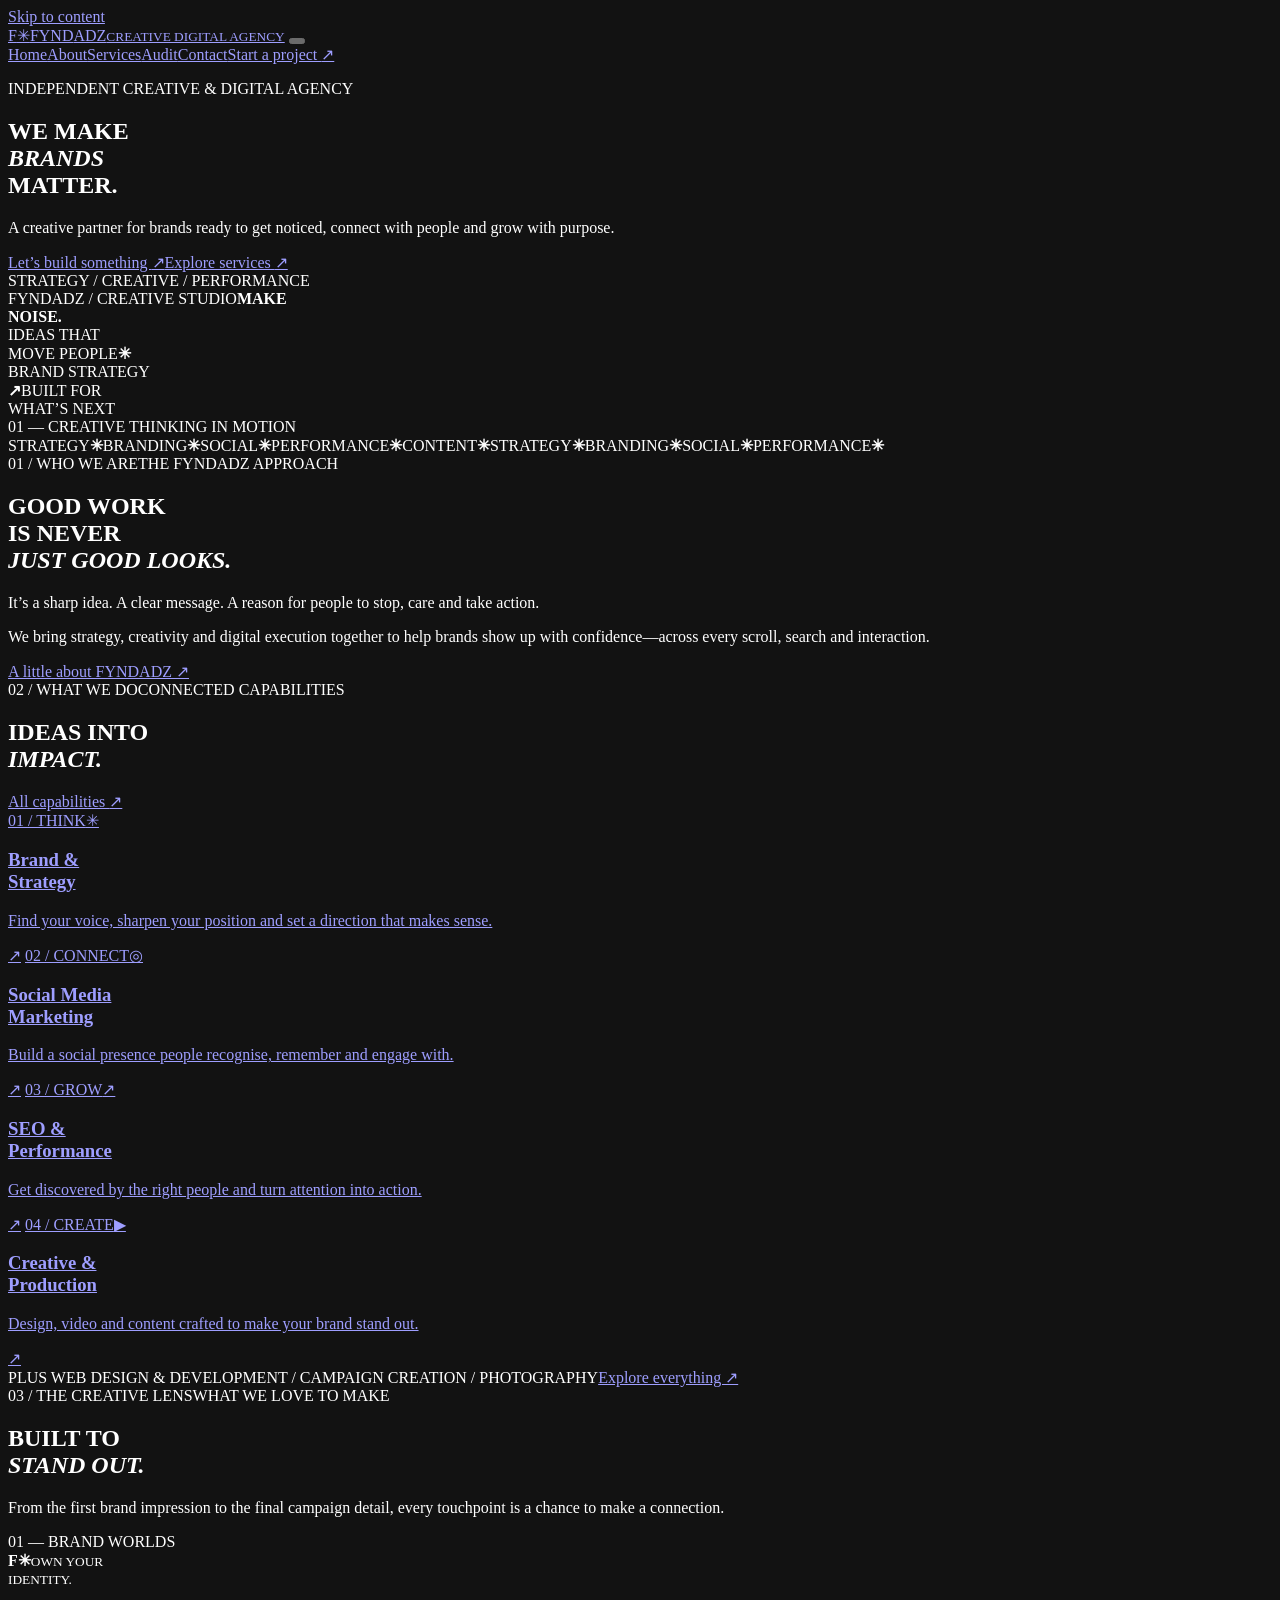
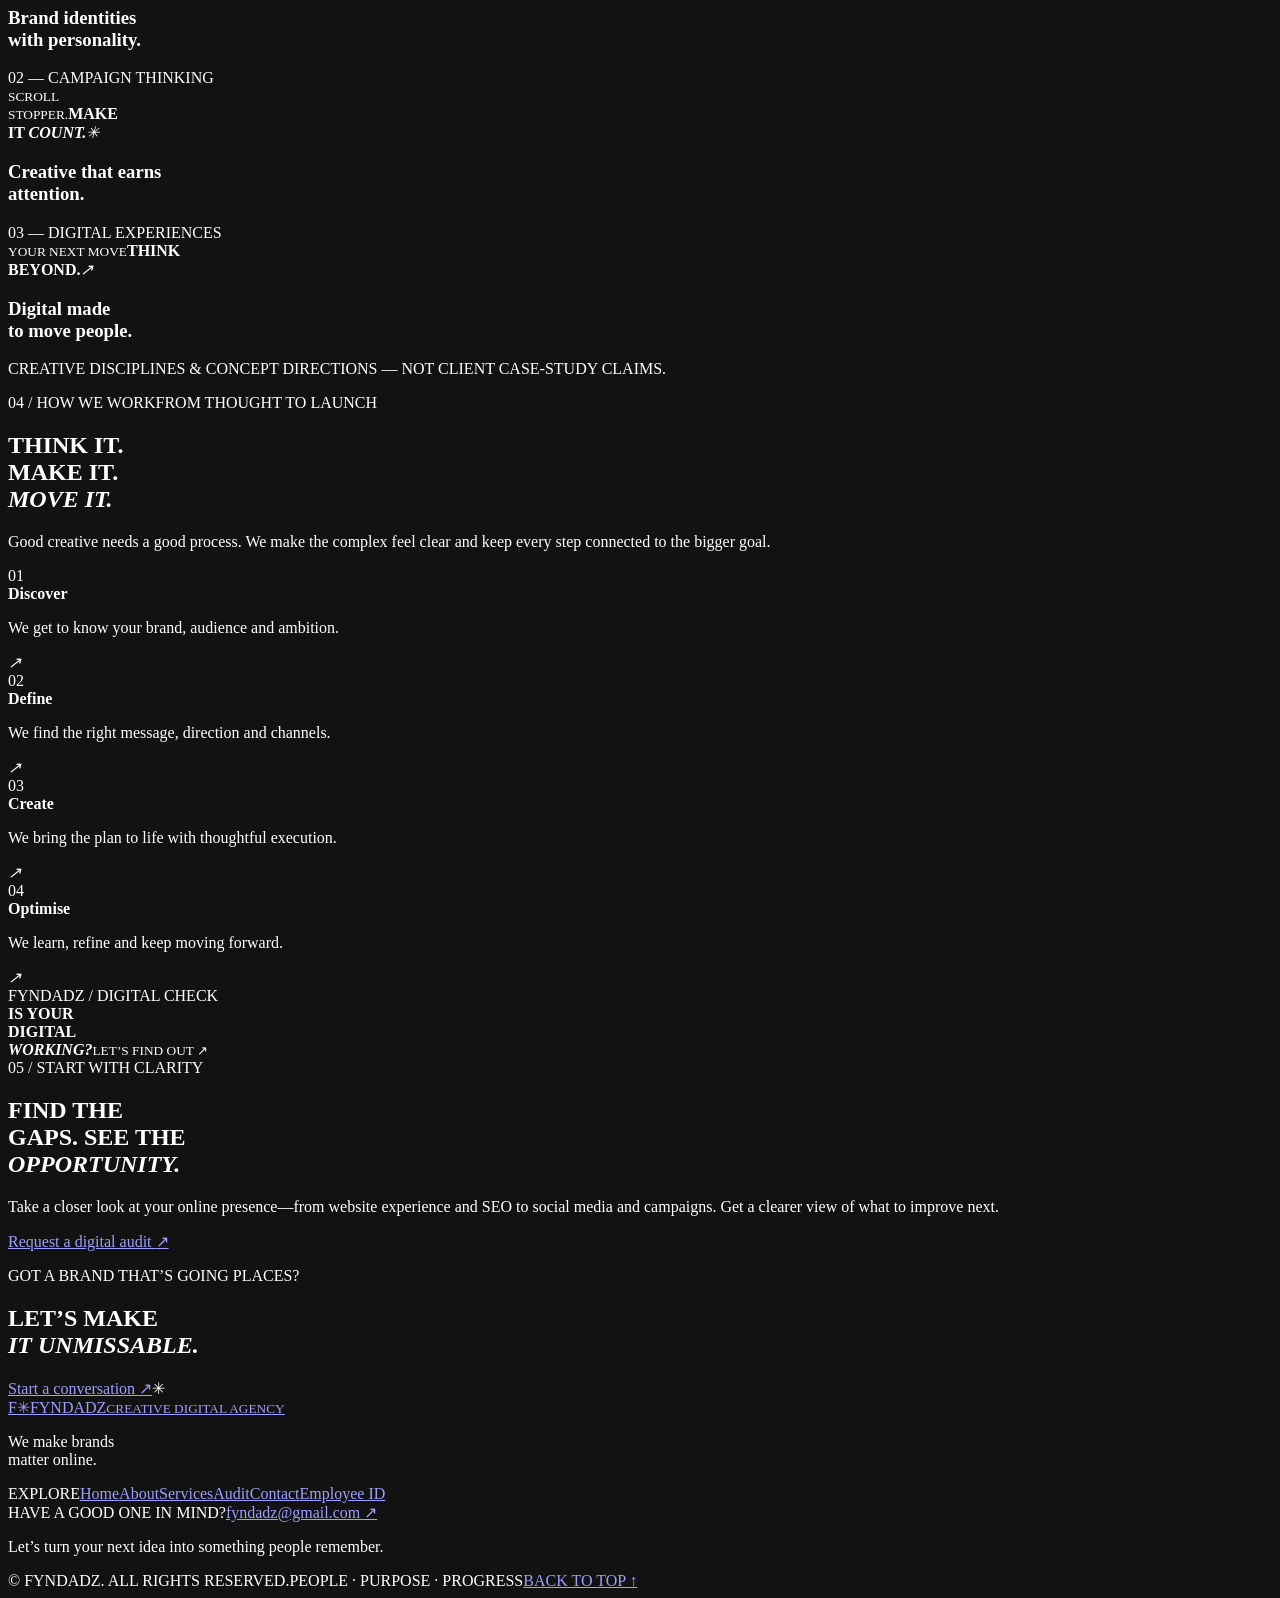
==== commit ed70c3df: "Apply bold creative agency design — index.html" ====
--- a/index.html
+++ b/index.html
@@ -1,83 +1,84 @@
 <!doctype html>
 <html lang="en">
 <head>
-  <meta charset="utf-8">
-  <meta name="viewport" content="width=device-width,initial-scale=1">
-  <meta name="theme-color" content="#f7f5fb">
-  <meta name="description" content="FYNDADZ is a creative digital agency helping ambitious brands grow through strategy, social media, SEO, advertising, design and digital experiences.">
-  <meta property="og:type" content="website">
-  <meta property="og:site_name" content="FYNDADZ">
-  <meta property="og:title" content="Creative minds. Digital impact. | FYNDADZ">
-  <meta property="og:description" content="FYNDADZ is a creative digital agency helping ambitious brands grow through strategy, social media, SEO, advertising, design and digital experiences.">
-  <meta name="color-scheme" content="light">
-  <title>Creative minds. Digital impact. | FYNDADZ</title>
-  <link rel="icon" href="./assets/brand/fynd-adz-symbol.png">
-  <link rel="preload" href="./assets/fonts/nebula-regular.woff2" as="font" type="font/woff2" crossorigin>
-  <link rel="preload" href="./assets/fonts/helvetica-regular.woff2" as="font" type="font/woff2" crossorigin>
-  <link rel="stylesheet" href="./css/refresh.css">
-  <script src="./js/refresh.js" defer></script>
+<meta charset="utf-8">
+<meta name="viewport" content="width=device-width,initial-scale=1">
+<meta name="theme-color" content="#090610">
+<meta name="description" content="FYNDADZ is a creative digital agency building brands through strategy, social media, SEO, advertising, design, websites and content.">
+<meta property="og:type" content="website">
+<meta property="og:site_name" content="FYNDADZ">
+<meta property="og:title" content="Creative minds. Digital impact. | FYNDADZ">
+<meta property="og:description" content="FYNDADZ is a creative digital agency building brands through strategy, social media, SEO, advertising, design, websites and content.">
+<meta name="color-scheme" content="dark">
+<title>Creative minds. Digital impact. | FYNDADZ</title>
+<link rel="icon" href="./assets/brand/fynd-adz-symbol.png">
+<link rel="preload" href="./assets/fonts/nebula-regular.woff2" as="font" type="font/woff2" crossorigin>
+<link rel="preload" href="./assets/fonts/helvetica-regular.woff2" as="font" type="font/woff2" crossorigin>
+<link rel="stylesheet" href="./css/agency.css">
+<script src="./js/agency.js" defer></script>
 </head>
-<body class="site-page page-home">
-  <a class="skip-link" href="#main">Skip to content</a>
-  <div class="announcement"><span class="announcement-dot"></span> Creative thinking. Strategic execution. Digital impact.</div>
-  <header class="site-header" id="siteHeader">
-    <a class="brand" href="./index.html" aria-label="FYNDADZ home">
-      <span class="brand-symbol" aria-hidden="true">F<span>✳</span></span>
-      <span class="brand-name">FYND<span>ADZ</span><small>CREATIVE DIGITAL STUDIO</small></span>
-    </a>
-    <button class="menu-toggle" id="menuToggle" type="button" aria-label="Open navigation" aria-expanded="false"><span></span><span></span></button>
-    <nav class="main-nav" id="mainNav" aria-label="Main navigation"><a href="./index.html" aria-current="page">Home</a><a href="./about.html">About</a><a href="./services.html">Services</a><a href="./audit.html">Audit</a><a href="./contact.html">Contact</a><a class="nav-cta" href="./contact.html">Let’s talk <span>↗</span></a></nav>
-  </header>
-  <main id="main">
-    <section class="home-hero wrap">
-  <div class="hero-copy">
-    <p class="eyebrow"><span class="eyebrow-mark"></span> INDEPENDENT CREATIVE & DIGITAL AGENCY</p>
-    <h1>MAKE YOUR<br><em>BRAND</em> <span>MATTER.</span></h1>
-    <p class="hero-lead">We turn good ideas into meaningful digital experiences. Strategy, creativity and performance—working together to move your brand forward.</p>
-    <div class="hero-actions"><a class="button button-dark" href="./contact.html">Start a project <span>↗</span></a><a class="button button-text" href="./services.html">Explore what we do <span>↗</span></a></div>
-    <div class="hero-note"><span class="note-line"></span><span>BUILT FOR BRANDS WITH SOMETHING TO SAY.</span></div>
+<body class="agency-page page-home">
+<a class="skip-link" href="#main">Skip to content</a>
+<div class="site-noise" aria-hidden="true"></div>
+<header class="site-header" id="siteHeader">
+ <a class="brand" href="./index.html" aria-label="FYNDADZ home"><span class="brand-mark">F<span>✳</span></span><span class="brand-word">FYND<span>ADZ</span><small>CREATIVE DIGITAL AGENCY</small></span></a>
+ <button class="menu-toggle" id="menuToggle" aria-expanded="false" aria-label="Open navigation" type="button"><i></i><i></i></button>
+ <nav class="main-nav" id="mainNav" aria-label="Main navigation"><a href="./index.html" aria-current="page">Home</a><a href="./about.html">About</a><a href="./services.html">Services</a><a href="./audit.html">Audit</a><a href="./contact.html">Contact</a><a class="nav-contact" href="./contact.html">Start a project <span>↗</span></a></nav>
+</header>
+<main id="main"><section class="hero wrap">
+ <div class="hero-copy" data-reveal>
+  <p class="eyebrow"><span class="eyebrow-line"></span> INDEPENDENT CREATIVE & DIGITAL AGENCY</p>
+  <h1>WE MAKE<br><em>BRANDS</em><br>MATTER<span class="period">.</span></h1>
+  <p class="hero-lead">A creative partner for brands ready to get noticed, connect with people and grow with purpose.</p>
+  <div class="hero-actions"><a class="button button-primary" href="./contact.html">Let’s build something <span>↗</span></a><a class="button button-ghost" href="./services.html">Explore services <span>↗</span></a></div>
+  <div class="hero-footnote"><span class="scroll-line"></span> STRATEGY / CREATIVE / PERFORMANCE</div>
+ </div>
+ <div class="hero-art" aria-label="Abstract creative agency artwork">
+  <div class="art-grid"></div><div class="art-ring ring-one"></div><div class="art-ring ring-two"></div>
+  <div class="art-purple-orb"></div>
+  <div class="art-poster"><span class="poster-top">FYNDADZ / CREATIVE STUDIO</span><strong>MAKE<br>NOISE<span>.</span></strong><div class="poster-bottom"><span>IDEAS THAT<br>MOVE PEOPLE</span><b>✳</b></div></div>
+  <div class="art-chip chip-top"><span class="chip-dot"></span> BRAND STRATEGY</div>
+  <div class="art-chip chip-bottom"><b>↗</b><span>BUILT FOR<br>WHAT’S NEXT</span></div>
+  <div class="art-caption">01 — CREATIVE THINKING IN MOTION</div>
+ </div>
+ </section>
+ <section class="marquee"><div class="marquee-track"><span>STRATEGY</span><b>✳</b><span>BRANDING</span><b>✳</b><span>SOCIAL</span><b>✳</b><span>PERFORMANCE</span><b>✳</b><span>CONTENT</span><b>✳</b><span>STRATEGY</span><b>✳</b><span>BRANDING</span><b>✳</b><span>SOCIAL</span><b>✳</b><span>PERFORMANCE</span><b>✳</b></div></section>
+ <section class="intro-section wrap section-pad">
+  <div class="section-index" data-reveal><span>01 / WHO WE ARE</span><i></i><span>THE FYNDADZ APPROACH</span></div>
+  <div class="intro-grid"><h2 class="display-title" data-reveal>GOOD WORK<br>IS NEVER<br><em>JUST GOOD LOOKS.</em></h2><div class="intro-copy" data-reveal><p class="copy-large">It’s a sharp idea. A clear message. A reason for people to stop, care and take action.</p><p>We bring strategy, creativity and digital execution together to help brands show up with confidence—across every scroll, search and interaction.</p><a class="line-link" href="./about.html">A little about FYNDADZ <span>↗</span></a></div></div>
+ </section>
+ <section class="services-section section-pad">
+  <div class="wrap"><div class="section-index" data-reveal><span>02 / WHAT WE DO</span><i></i><span>CONNECTED CAPABILITIES</span></div>
+   <div class="section-heading-row"><h2 class="display-title" data-reveal>IDEAS INTO<br><em>IMPACT.</em></h2><a class="line-link" href="./services.html">All capabilities <span>↗</span></a></div>
+   <div class="service-cards">
+    <a class="agency-service-card card-violet" href="./services.html#strategy" data-reveal><span class="service-card-top">01 / THINK</span><span class="service-card-icon">✳</span><h3>Brand &<br>Strategy</h3><p>Find your voice, sharpen your position and set a direction that makes sense.</p><span class="service-card-arrow">↗</span></a>
+    <a class="agency-service-card card-lilac" href="./services.html#social" data-reveal><span class="service-card-top">02 / CONNECT</span><span class="service-card-icon">◎</span><h3>Social Media<br>Marketing</h3><p>Build a social presence people recognise, remember and engage with.</p><span class="service-card-arrow">↗</span></a>
+    <a class="agency-service-card card-dark" href="./services.html#performance" data-reveal><span class="service-card-top">03 / GROW</span><span class="service-card-icon">↗</span><h3>SEO &<br>Performance</h3><p>Get discovered by the right people and turn attention into action.</p><span class="service-card-arrow">↗</span></a>
+    <a class="agency-service-card card-paper" href="./services.html#production" data-reveal><span class="service-card-top">04 / CREATE</span><span class="service-card-icon">▶</span><h3>Creative &<br>Production</h3><p>Design, video and content crafted to make your brand stand out.</p><span class="service-card-arrow">↗</span></a>
+   </div>
+   <div class="capability-note"><span>PLUS WEB DESIGN & DEVELOPMENT / CAMPAIGN CREATION / PHOTOGRAPHY</span><a href="./services.html">Explore everything ↗</a></div>
   </div>
-  <div class="hero-visual" aria-label="Abstract FYNDADZ creative studio artwork">
-    <div class="visual-backdrop"></div>
-    <div class="visual-orbit visual-orbit-a"></div><div class="visual-orbit visual-orbit-b"></div>
-    <div class="visual-main-card"><span class="visual-kicker">THE FYND APPROACH / 001</span><div class="visual-monogram">F<span>✳</span></div><div class="visual-main-bottom"><strong>THINK<br>DIFFERENT.</strong><span>CREATE<br>WITH INTENT.</span></div></div>
-    <div class="float-card float-card-top"><span class="float-icon">✳</span><span>IDEAS<br>IN MOTION</span></div>
-    <div class="float-card float-card-bottom"><span class="float-card-label">FROM FIRST THOUGHT</span><strong>TO REAL<br>IMPACT <b>↗</b></strong></div>
-    <div class="visual-side-label">CREATIVE / STRATEGY / DIGITAL</div>
+ </section>
+ <section class="showcase-section section-pad">
+  <div class="wrap"><div class="section-index" data-reveal><span>03 / THE CREATIVE LENS</span><i></i><span>WHAT WE LOVE TO MAKE</span></div>
+   <div class="showcase-heading"><h2 class="display-title" data-reveal>BUILT TO<br><em>STAND OUT.</em></h2><p data-reveal>From the first brand impression to the final campaign detail, every touchpoint is a chance to make a connection.</p></div>
+   <div class="showcase-grid">
+    <article class="showcase-tile showcase-brand" data-reveal><span>01 — BRAND WORLDS</span><div class="showcase-brand-art"><b>F<span>✳</span></b><small>OWN YOUR<br>IDENTITY.</small></div><h3>Brand identities<br>with personality.</h3></article>
+    <article class="showcase-tile showcase-campaign" data-reveal><span>02 — CAMPAIGN THINKING</span><div class="campaign-art"><small>SCROLL<br>STOPPER.</small><b>MAKE<br>IT <em>COUNT.</em></b><i>✳</i></div><h3>Creative that earns<br>attention.</h3></article>
+    <article class="showcase-tile showcase-digital" data-reveal><span>03 — DIGITAL EXPERIENCES</span><div class="digital-art"><div class="digital-window"><small>YOUR NEXT MOVE</small><b>THINK<br>BEYOND.</b><i>↗</i></div></div><h3>Digital made<br>to move people.</h3></article>
+   </div>
+   <p class="showcase-disclaimer">CREATIVE DISCIPLINES & CONCEPT DIRECTIONS — NOT CLIENT CASE-STUDY CLAIMS.</p>
   </div>
-</section>
-<section class="capability-ribbon"><div class="wrap ribbon-inner"><span>STRATEGY</span><i>✳</i><span>CONTENT</span><i>✳</i><span>DESIGN</span><i>✳</i><span>PERFORMANCE</span><i>✳</i><span>GROWTH</span></div></section>
-<section class="section wrap home-intro section-space">
-  <div class="section-label"><span>01</span> WHAT WE BELIEVE</div>
-  <div class="intro-layout"><h2 class="display-heading">YOUR NEXT<br>CHAPTER STARTS<br><em>WITH A BETTER IDEA.</em></h2><div class="intro-copy"><p class="large-copy">The digital world moves fast. Your brand needs more than random posts and pretty visuals. It needs a clear voice, a smart plan and creative work that gives people a reason to care.</p><p>That’s where FYNDADZ comes in. We bring the pieces together—so every move has a purpose.</p><a class="text-arrow" href="./about.html">Get to know us <span>↗</span></a></div></div>
-</section>
-<section class="services-preview section-space">
-  <div class="wrap"><div class="section-head"><div><div class="section-label"><span>02</span> WHAT WE DO</div><h2 class="display-heading">ONE PARTNER.<br><em>MORE POSSIBILITIES.</em></h2></div><a class="text-arrow" href="./services.html">View all services <span>↗</span></a></div>
-  <div class="service-grid">
-    <a class="service-tile tile-purple" href="./services.html#digital-strategy"><span class="tile-index">01 / STRATEGY</span><span class="tile-symbol">↗</span><h3>Digital<br>Marketing</h3><p>Clear direction for brands ready to grow with purpose.</p></a>
-    <a class="service-tile tile-light" href="./services.html#social-media"><span class="tile-index">02 / COMMUNITY</span><span class="tile-symbol">◎</span><h3>Social Media<br>Marketing</h3><p>Build a stronger presence and meaningful connections.</p></a>
-    <a class="service-tile tile-dark" href="./services.html#search"><span class="tile-index">03 / VISIBILITY</span><span class="tile-symbol">⌕</span><h3>SEO &<br>Performance</h3><p>Help the right people find you—and take the next step.</p></a>
-    <a class="service-tile tile-pale" href="./services.html#creative"><span class="tile-index">04 / IDENTITY</span><span class="tile-symbol">✳</span><h3>Creative<br>& Design</h3><p>Give your brand a visual language people remember.</p></a>
-  </div>
-  <div class="service-footnote"><span>MORE CAPABILITIES: WEB DESIGN · VIDEO · PHOTOGRAPHY · CAMPAIGN CREATION</span><a href="./services.html">See the full list ↗</a></div></div>
-</section>
-<section class="approach-section section-space"><div class="wrap approach-layout"><div><div class="section-label label-light"><span>03</span> HOW WE MOVE</div><h2 class="display-heading">THOUGHTFUL<br>BY DESIGN.<br><em>FOCUSED ON<br>WHAT’S NEXT.</em></h2></div><div class="approach-content"><p class="large-copy">No copy-paste formulas. No activity without direction. We start by understanding your brand, then build a plan that makes sense for your audience and your goals.</p><div class="approach-steps"><div><span>01</span><strong>Discover</strong><p>Understand the business, audience and ambition.</p></div><div><span>02</span><strong>Define</strong><p>Find the message, direction and right channels.</p></div><div><span>03</span><strong>Create</strong><p>Bring the plan to life through creative execution.</p></div><div><span>04</span><strong>Improve</strong><p>Learn, refine and keep moving forward.</p></div></div></div></div></section>
-<section class="audit-promo wrap section-space"><div class="audit-promo-art"><span class="audit-art-top">A CLEARER VIEW</span><div class="audit-art-ring"></div><strong>CHECK<br>YOUR<br><em>DIGITAL.</em></strong><span class="audit-art-bottom">FYNDADZ / DIGITAL AUDIT</span></div><div class="audit-promo-copy"><div class="section-label"><span>04</span> START WITH CLARITY</div><h2 class="display-heading">IS YOUR DIGITAL<br>PRESENCE DOING<br><em>ITS JOB?</em></h2><p>Take a closer look at your website, search visibility, social media and campaigns. Our digital audit helps uncover opportunities and practical next steps.</p><a class="button button-dark" href="./audit.html">Request a digital audit <span>↗</span></a></div></section>
-<section class="final-cta"><div class="wrap final-cta-inner"><p class="eyebrow eyebrow-light"><span class="eyebrow-mark"></span> HAVE A BIG IDEA?</p><h2>LET’S MAKE<br><em>IT HAPPEN.</em></h2><a class="button button-white" href="./contact.html">Talk to FYNDADZ <span>↗</span></a><span class="cta-star">✳</span></div></section>
-  </main>
-  <footer class="site-footer">
-    <div class="footer-top wrap">
-      <div class="footer-brand">
-        <a class="brand footer-logo" href="./index.html" aria-label="FYNDADZ home">
-          <span class="brand-symbol" aria-hidden="true">F<span>✳</span></span>
-          <span class="brand-name">FYND<span>ADZ</span><small>CREATIVE DIGITAL STUDIO</small></span>
-        </a>
-        <p>Good ideas deserve<br>to go further.</p>
-      </div>
-      <div class="footer-nav"><span class="footer-label">EXPLORE</span><a href="./index.html">Home</a><a href="./about.html">About</a><a href="./services.html">Services</a><a href="./audit.html">Audit</a><a href="./contact.html">Contact</a></div>
-      <div class="footer-contact"><span class="footer-label">START A CONVERSATION</span><a class="footer-email" href="mailto:fyndadz@gmail.com">fyndadz@gmail.com ↗</a><p>Have a challenge, an idea or a brand ready for its next chapter? We’d love to hear about it.</p></div>
-    </div>
-    <div class="footer-bottom wrap"><span>© <span data-year></span> FYNDADZ. ALL RIGHTS RESERVED.</span><a href="#top">BACK TO TOP ↑</a><span>PEOPLE · PURPOSE · PROGRESS</span></div>
-  </footer>
-</body>
-</html>+ </section>
+ <section class="process-section section-pad"><div class="wrap process-layout"><div class="process-intro"><div class="section-index section-index-light" data-reveal><span>04 / HOW WE WORK</span><i></i><span>FROM THOUGHT TO LAUNCH</span></div><h2 class="display-title" data-reveal>THINK IT.<br>MAKE IT.<br><em>MOVE IT.</em></h2><p data-reveal>Good creative needs a good process. We make the complex feel clear and keep every step connected to the bigger goal.</p></div><div class="process-list"><div data-reveal><span>01</span><div><b>Discover</b><p>We get to know your brand, audience and ambition.</p></div><i>↗</i></div><div data-reveal><span>02</span><div><b>Define</b><p>We find the right message, direction and channels.</p></div><i>↗</i></div><div data-reveal><span>03</span><div><b>Create</b><p>We bring the plan to life with thoughtful execution.</p></div><i>↗</i></div><div data-reveal><span>04</span><div><b>Optimise</b><p>We learn, refine and keep moving forward.</p></div><i>↗</i></div></div></div></section>
+ <section class="audit-feature wrap section-pad"><div class="audit-art" data-reveal><span>FYNDADZ / DIGITAL CHECK</span><div class="audit-art-circle"></div><strong>IS YOUR<br>DIGITAL<br><em>WORKING?</em></strong><small>LET’S FIND OUT ↗</small></div><div class="audit-feature-copy" data-reveal><div class="section-index"><span>05 / START WITH CLARITY</span></div><h2 class="display-title">FIND THE<br>GAPS. SEE THE<br><em>OPPORTUNITY.</em></h2><p>Take a closer look at your online presence—from website experience and SEO to social media and campaigns. Get a clearer view of what to improve next.</p><a class="button button-primary" href="./audit.html">Request a digital audit <span>↗</span></a></div></section>
+ <section class="final-cta"><div class="wrap final-cta-inner"><p class="eyebrow"><span class="eyebrow-line"></span> GOT A BRAND THAT’S GOING PLACES?</p><h2>LET’S MAKE<br><em>IT UNMISSABLE.</em></h2><a class="button button-light" href="./contact.html">Start a conversation <span>↗</span></a><span class="cta-symbol">✳</span></div></section></main>
+<footer class="site-footer">
+ <div class="footer-top wrap">
+  <div class="footer-brand"><a class="brand" href="./index.html"><span class="brand-mark">F<span>✳</span></span><span class="brand-word">FYND<span>ADZ</span><small>CREATIVE DIGITAL AGENCY</small></span></a><p>We make brands<br>matter online.</p></div>
+  <div class="footer-links"><span class="footer-label">EXPLORE</span><a href="./index.html">Home</a><a href="./about.html">About</a><a href="./services.html">Services</a><a href="./audit.html">Audit</a><a href="./contact.html">Contact</a><a href="./employees.html">Employee ID</a></div>
+  <div class="footer-connect"><span class="footer-label">HAVE A GOOD ONE IN MIND?</span><a class="footer-mail" href="mailto:fyndadz@gmail.com">fyndadz@gmail.com ↗</a><p>Let’s turn your next idea into something people remember.</p></div>
+ </div>
+ <div class="footer-bottom wrap"><span>© <span data-year></span> FYNDADZ. ALL RIGHTS RESERVED.</span><span>PEOPLE · PURPOSE · PROGRESS</span><a href="#top">BACK TO TOP ↑</a></div>
+</footer>
+</body></html>
